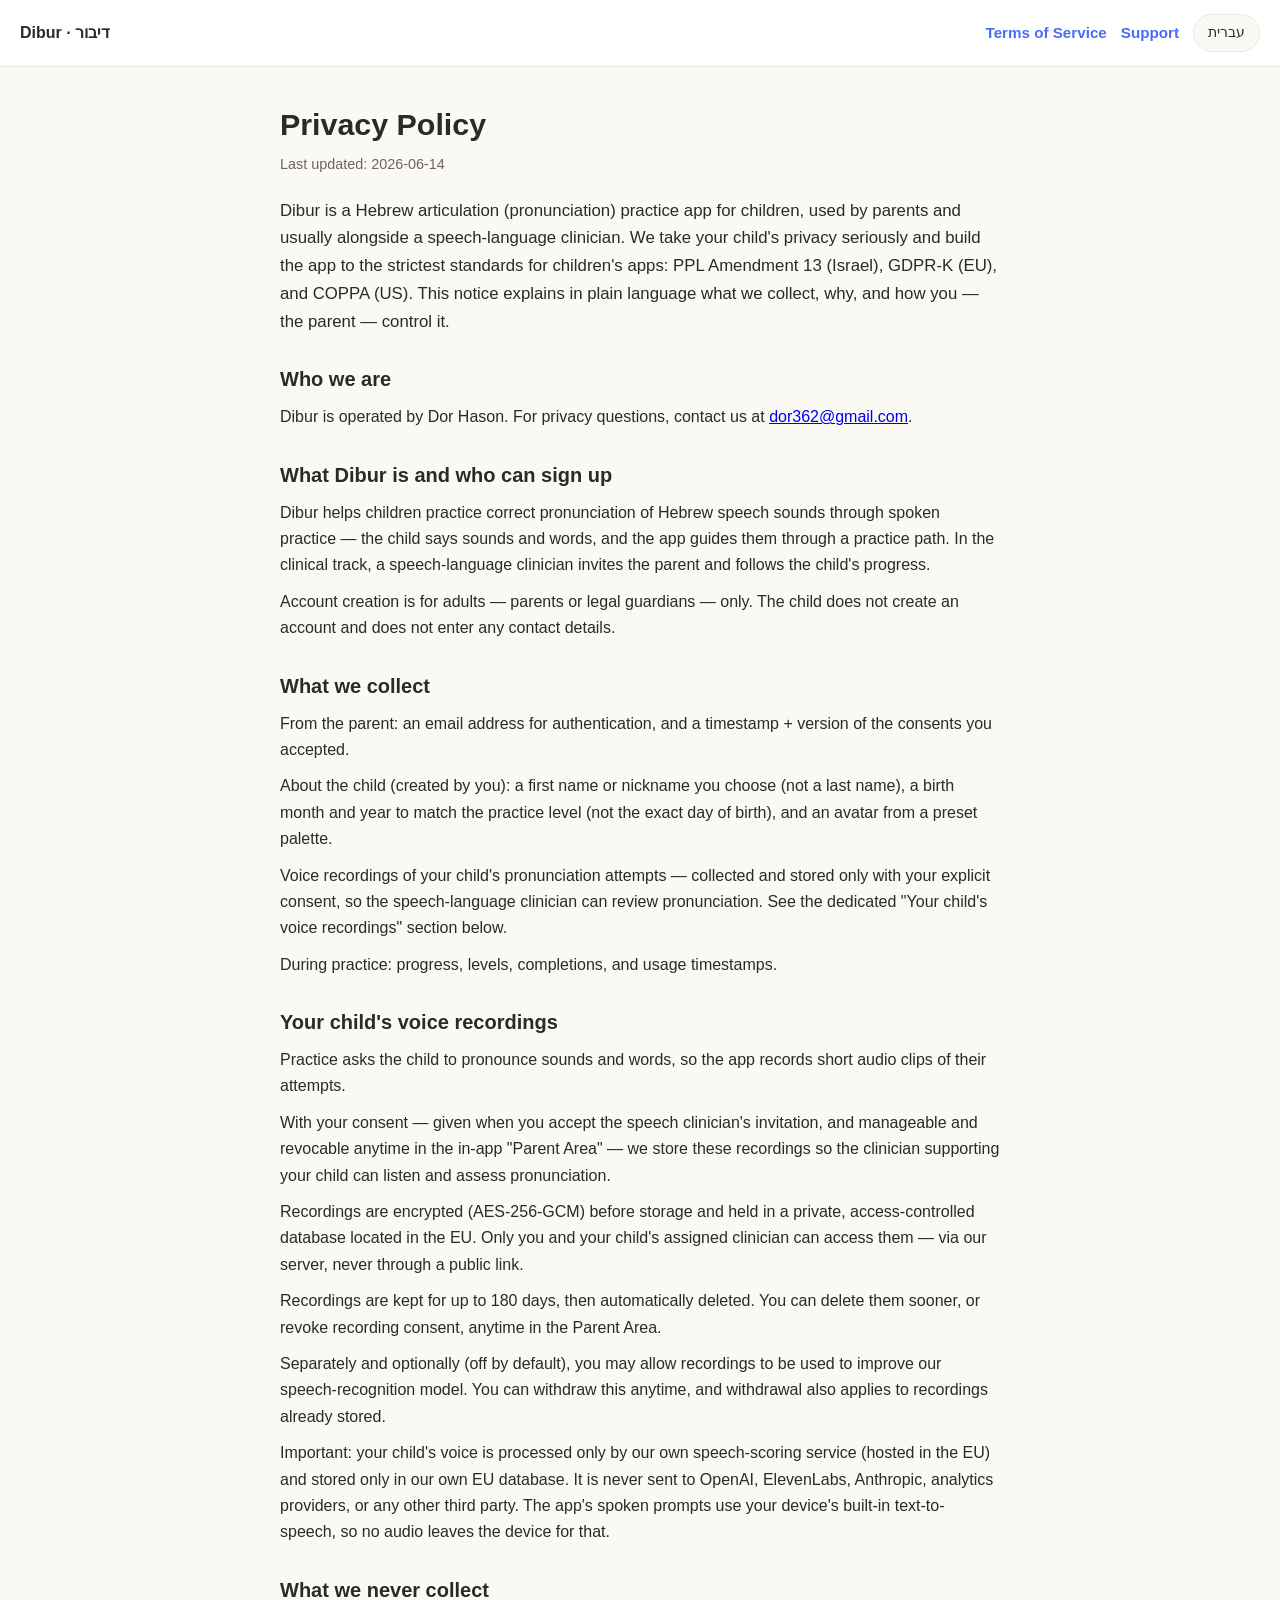
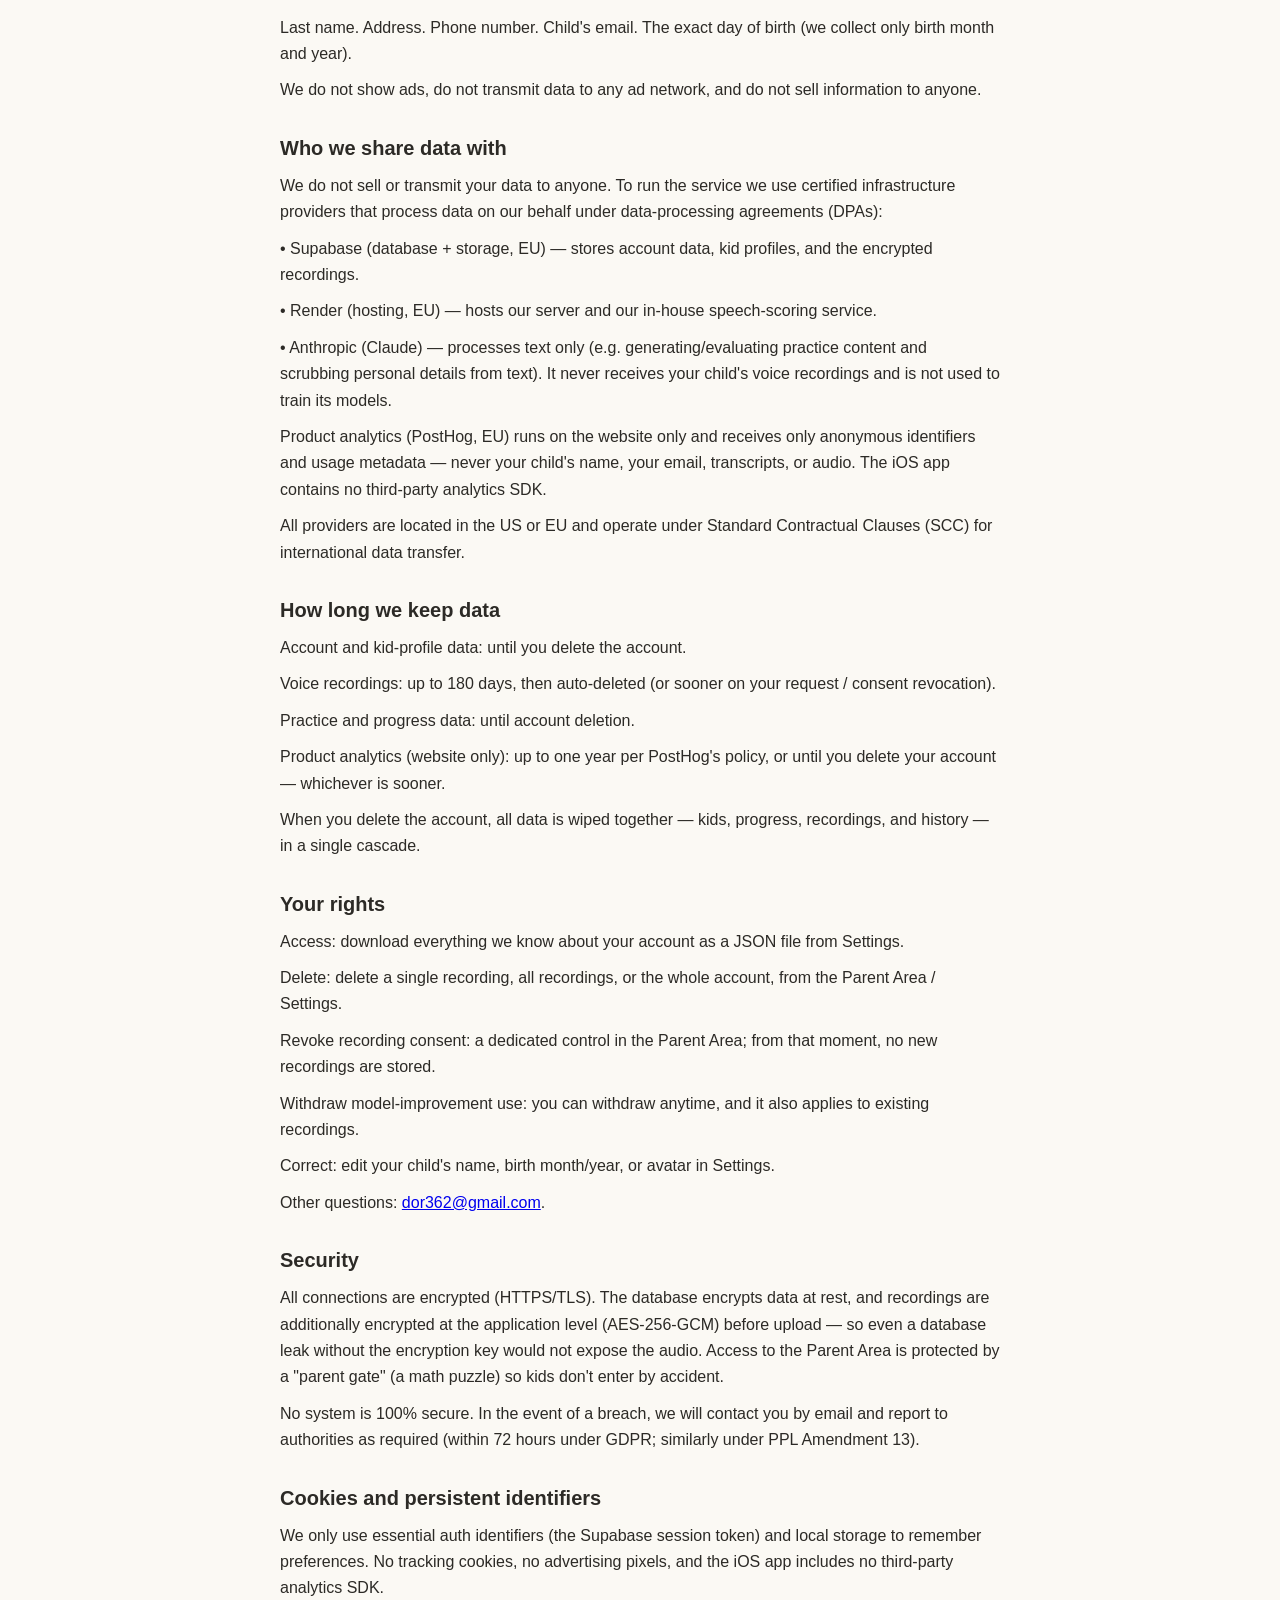
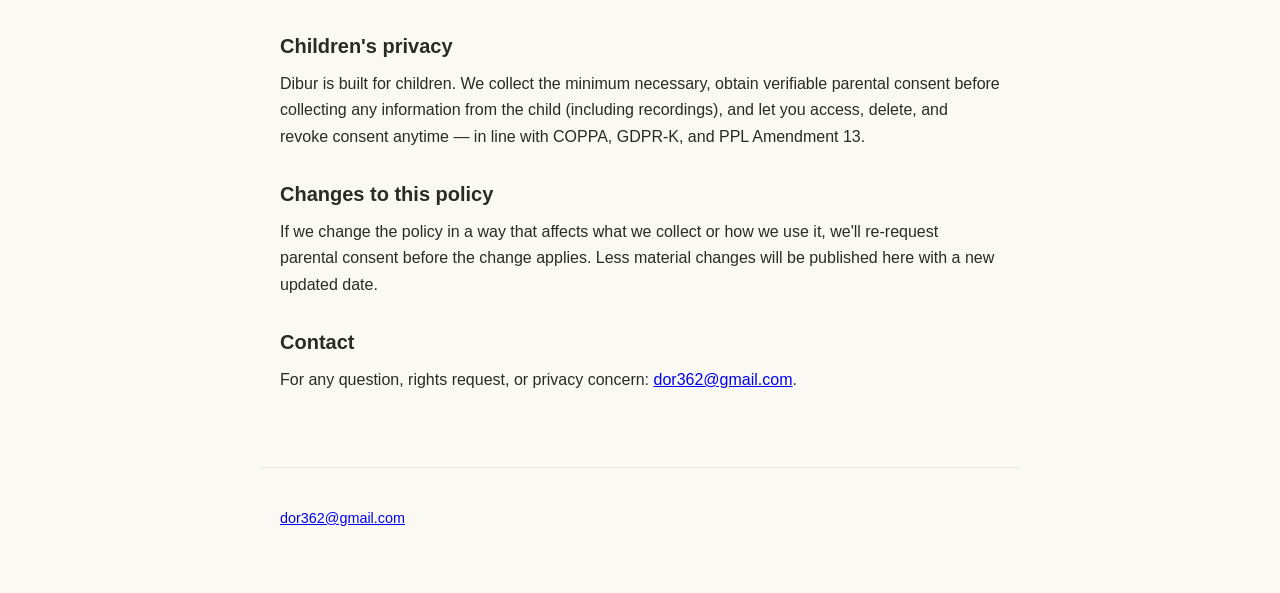
==== privacy.html @ 9f4fe7ba "Update Privacy Policy" ====
<!doctype html>
<html lang="he">
<head>
  <meta charset="utf-8" />
  <meta name="viewport" content="width=device-width, initial-scale=1" />
  <meta name="robots" content="index,follow" />
  <title>מדיניות פרטיות · Dibur</title>
  <link rel="stylesheet" href="styles.css" />
</head>
<body>
  <header class="bar">
    <a class="brand" href="index.html">Dibur · דיבור</a>
    <div class="controls">
      <a class="navlink" href="terms.html"><span data-t="he">תנאי שימוש</span><span data-t="en" hidden>Terms of Service</span></a>
      <a class="navlink" href="support.html"><span data-t="he">תמיכה</span><span data-t="en" hidden>Support</span></a>
      <button id="lang" class="toggle" type="button">English</button>
    </div>
  </header>
  <main>
    <article class="doc" data-lang="he" dir="rtl" lang="he">
      <h1>מדיניות פרטיות</h1>
      <p class="updated">עודכן לאחרונה: 2026-06-14</p>
      <p class="intro">דיבור היא אפליקציה לתרגול היגוי (הגייה נכונה) לילדים בעברית, בשימוש הורי ולרוב בליווי קלינאי/ת תקשורת. אנחנו מתייחסים לפרטיות הילד שלכם ברצינות רבה ובונים את האפליקציה לפי הסטנדרטים הקפדניים ביותר לאפליקציות לילדים: PPL תיקון 13 (ישראל), GDPR-K (האיחוד האירופי), ו-COPPA (ארה״ב). המסמך הזה מסביר בשפה פשוטה איזה מידע אנחנו אוספים, למה, וכיצד אתם — ההורים — שולטים בו.</p>
      <section>
        <h2>מי אנחנו</h2>
        <p>דיבור מופעלת על-ידי דור חזון, יזם פרטי. ניתן ליצור איתנו קשר בנושאי פרטיות בכתובת <a href="mailto:dor362@gmail.com">dor362@gmail.com</a>.</p>
      </section>
      <section>
        <h2>מה זה דיבור ומי יכול להירשם</h2>
        <p>דיבור עוזרת לילדים לתרגל הגייה נכונה של צלילי השפה העברית באמצעות תרגול קולי — הילד מבטא צלילים ומילים, והאפליקציה מלווה אותו במסלול תרגול. במסלול הקליני, קלינאי/ת תקשורת מזמין/ה את ההורה ומלווה את ההתקדמות.</p>
        <p>הרשמה לאפליקציה מיועדת לבגירים בלבד — הורים או אפוטרופוסים שיוצרים פרופיל עבור הילד. הילד עצמו אינו יוצר חשבון ואינו מזין פרטי התקשרות.</p>
      </section>
      <section>
        <h2>איזה מידע אנחנו אוספים</h2>
        <p>מההורה: כתובת אימייל לצורך אימות, וחותמת זמן + גרסה של ההסכמות שאישרתם.</p>
        <p>על הילד (יוצר על-ידכם): שם פרטי או כינוי שאתם בוחרים (לא שם משפחה), חודש ושנת לידה לצורך התאמת רמת התרגול (לא היום המדויק של הלידה), ובחירת דמות מתוך אסט מוכן.</p>
        <p>הקלטות קוליות של ניסיונות ההגייה של הילד — נאספות ונשמרות רק עם הסכמתכם המפורשת, כדי שקלינאי/ת התקשורת תוכל לבחון את ההגייה. מוסבר בנפרד בסעיף "הקלטות קוליות של הילד" למטה.</p>
        <p>במהלך התרגול: התקדמות, רמות, השלמות ופרקי זמן של שימוש.</p>
      </section>
      <section>
        <h2>הקלטות קוליות של הילד</h2>
        <p>התרגול מבקש מהילד לבטא צלילים ומילים, ולשם כך האפליקציה מקליטה קטעי אודיו קצרים של ההגייה.</p>
        <p>עם הסכמתכם — הניתנת בעת אישור ההזמנה של קלינאי/ת התקשורת, וניתנת לניהול ולביטול בכל עת ב"אזור הורים" שבאפליקציה — אנו שומרים את ההקלטות כדי שקלינאי/ת התקשורת המלווה את הילד תוכל להאזין ולהעריך את ההגייה.</p>
        <p>ההקלטות מוצפנות (AES-256-GCM) לפני שמירה ונשמרות במאגר פרטי ומוגן-גישה הממוקם באיחוד האירופי. רק אתם וקלינאי/ת התקשורת המשויך/ת לילד יכולים לגשת אליהן — דרך השרת שלנו, אף פעם לא דרך קישור ציבורי.</p>
        <p>ההקלטות נשמרות עד 180 יום ואז נמחקות אוטומטית. תוכלו למחוק אותן מוקדם יותר, או לבטל את ההסכמה להקלטה, בכל רגע ב"אזור הורים".</p>
        <p>בנפרד ובאופן אופציונלי (כבוי כברירת מחדל), תוכלו לאשר שימוש בהקלטות לשיפור מנוע זיהוי הדיבור שלנו. אפשר לחזור בכם בכל עת, והביטול חל גם על הקלטות שכבר נשמרו.</p>
        <p>חשוב: קול הילד מעובד אך ורק על-ידי שירות ניקוד הדיבור שלנו (המתארח באיחוד האירופי) ונשמר אך ורק במאגר שלנו באיחוד האירופי. הוא אינו נשלח לעולם ל-OpenAI, ל-ElevenLabs, ל-Anthropic, לספקי אנליטיקה או לכל צד שלישי אחר. ההקראות הקוליות באפליקציה מבוססות על מנוע ההקראה המובנֶה של המכשיר, כך ששום אודיו אינו יוצא מהמכשיר לצורך זה.</p>
      </section>
      <section>
        <h2>מה אנחנו לא אוספים — לעולם</h2>
        <p>שם משפחה. כתובת. מספר טלפון. אימייל של הילד. היום המדויק של תאריך הלידה (אנחנו אוספים רק חודש ושנה).</p>
        <p>אנחנו לא מציגים פרסומות, לא משדרים אף נתון לרשתות פרסום, ולא מוכרים מידע לאף גורם.</p>
      </section>
      <section>
        <h2>עם מי אנחנו חולקים את המידע</h2>
        <p>אנחנו לא מוכרים ולא משדרים את המידע לאף אחד. כדי להפעיל את השירות אנחנו נעזרים בספקי תשתית מוסמכים שמעבדים נתונים בשמנו, תחת הסכמי עיבוד נתונים (DPA):</p>
        <p>• Supabase (בסיס נתונים ואחסון, באיחוד האירופי) — שומר את נתוני החשבון, פרופילי הילדים, ואת ההקלטות המוצפנות.</p>
        <p>• Render (אירוח, באיחוד האירופי) — מארח את השרת שלנו ואת שירות ניקוד הדיבור הפנימי שלנו.</p>
        <p>• Anthropic (Claude) — מעבד טקסט בלבד (למשל יצירה והערכה של תוכן תרגול וסינון פרטים אישיים מטקסט). אינו מקבל את ההקלטות הקוליות של הילד, ואינו משמש לאימון המודלים שלו.</p>
        <p>אנליטיקת מוצר (PostHog, באיחוד האירופי) פועלת באתר האינטרנט בלבד ומקבלת רק מזהים אנונימיים ומטא-דאטה של שימוש — לעולם לא את שם הילד, את האימייל שלכם, תמלילים, או אודיו. אפליקציית ה-iOS אינה כוללת כל ערכת אנליטיקה של צד שלישי.</p>
        <p>כל הספקים ממוקמים בארה״ב או באיחוד האירופי ופועלים תחת SCC (Standard Contractual Clauses) להעברת מידע בינלאומית.</p>
      </section>
      <section>
        <h2>כמה זמן אנחנו שומרים מידע</h2>
        <p>נתוני חשבון ופרופיל ילד: עד שתמחקו את החשבון.</p>
        <p>הקלטות קוליות: עד 180 יום, ואז נמחקות אוטומטית (או מוקדם יותר לפי בקשתכם / ביטול הסכמה).</p>
        <p>נתוני תרגול והתקדמות: עד מחיקת החשבון.</p>
        <p>אנליטיקת מוצר (באתר בלבד): עד שנה אחת לפי מדיניות PostHog, או עד מחיקת החשבון — המוקדם מביניהם.</p>
        <p>בעת מחיקת החשבון, כל הנתונים נמחקים יחד — הילדים, ההתקדמות, ההקלטות וההיסטוריה — בקסקדה אחת.</p>
      </section>
      <section>
        <h2>הזכויות שלכם</h2>
        <p>לעיון: ניתן להוריד את כל מה שאנחנו יודעים על החשבון כקובץ JSON מההגדרות.</p>
        <p>למחיקה: ניתן למחוק הקלטה בודדת, את כל ההקלטות, או את כל החשבון, מ"אזור הורים" / ההגדרות.</p>
        <p>לביטול הסכמה להקלטה: כפתור ייעודי ב"אזור הורים"; מאותו רגע לא נשמרות הקלטות חדשות.</p>
        <p>לביטול השימוש בהקלטות לשיפור המודל: ניתן לחזור בכם בכל עת, והביטול חל גם על הקלטות קיימות.</p>
        <p>לתיקון: עריכת שם הילד, חודש ושנת הלידה, או הדמות — בהגדרות.</p>
        <p>לשאלות נוספות: <a href="mailto:dor362@gmail.com">dor362@gmail.com</a>.</p>
      </section>
      <section>
        <h2>אבטחה</h2>
        <p>אנחנו מצפינים את כל החיבורים (HTTPS/TLS). בסיס הנתונים מצפין נתונים ב-rest, וההקלטות מוצפנות בנוסף ברמת היישום (AES-256-GCM) לפני העלאתן — כך שאפילו דליפת מאגר ללא מפתח ההצפנה לא תחשוף את האודיו. הגישה ל"אזור הורים" מוגנת ב"שער הורים" (חידת מתמטיקה) כדי שילדים לא ייכנסו בטעות.</p>
        <p>אף מערכת אינה מאובטחת ב-100%. במקרה של דליפה, ניצור אתכם קשר במייל ונדווח לרשויות כנדרש (תוך 72 שעות תחת GDPR; באופן דומה תחת PPL תיקון 13).</p>
      </section>
      <section>
        <h2>עוגיות ומזהים מתמשכים</h2>
        <p>אנחנו משתמשים רק במזהי אימות הכרחיים (טוקן הסשן של Supabase) ובאחסון מקומי לזכירת העדפות. אין עוגיות מעקב, אין פיקסלים של פרסום, ואפליקציית ה-iOS אינה כוללת ערכת אנליטיקה של צד שלישי.</p>
      </section>
      <section>
        <h2>פרטיות ילדים</h2>
        <p>דיבור נבנתה לילדים. אנחנו אוספים את המינימום ההכרחי, מבקשים הסכמת הורה מאומתת לפני איסוף מידע מהילד (כולל הקלטות), ומאפשרים לכם לעיין, למחוק ולבטל הסכמה בכל עת — בהתאם ל-COPPA, GDPR-K ו-PPL תיקון 13.</p>
      </section>
      <section>
        <h2>שינויים במדיניות</h2>
        <p>אם נשנה את המדיניות בצורה שמשפיעה על איזה מידע אנחנו אוספים או איך אנחנו משתמשים בו — נבקש מההורים הסכמה מחודשת לפני שהשינוי יחול. שינויים פחות מהותיים יפורסמו כאן עם תאריך עדכון חדש.</p>
      </section>
      <section>
        <h2>יצירת קשר</h2>
        <p>לכל שאלה, בקשה למימוש זכויות, או חשש בנושא פרטיות: <a href="mailto:dor362@gmail.com">dor362@gmail.com</a>.</p>
      </section>
    </article>
    <article class="doc" data-lang="en" dir="ltr" lang="en">
      <h1>Privacy Policy</h1>
      <p class="updated">Last updated: 2026-06-14</p>
      <p class="intro">Dibur is a Hebrew articulation (pronunciation) practice app for children, used by parents and usually alongside a speech-language clinician. We take your child's privacy seriously and build the app to the strictest standards for children's apps: PPL Amendment 13 (Israel), GDPR-K (EU), and COPPA (US). This notice explains in plain language what we collect, why, and how you — the parent — control it.</p>
      <section>
        <h2>Who we are</h2>
        <p>Dibur is operated by Dor Hason. For privacy questions, contact us at <a href="mailto:dor362@gmail.com">dor362@gmail.com</a>.</p>
      </section>
      <section>
        <h2>What Dibur is and who can sign up</h2>
        <p>Dibur helps children practice correct pronunciation of Hebrew speech sounds through spoken practice — the child says sounds and words, and the app guides them through a practice path. In the clinical track, a speech-language clinician invites the parent and follows the child's progress.</p>
        <p>Account creation is for adults — parents or legal guardians — only. The child does not create an account and does not enter any contact details.</p>
      </section>
      <section>
        <h2>What we collect</h2>
        <p>From the parent: an email address for authentication, and a timestamp + version of the consents you accepted.</p>
        <p>About the child (created by you): a first name or nickname you choose (not a last name), a birth month and year to match the practice level (not the exact day of birth), and an avatar from a preset palette.</p>
        <p>Voice recordings of your child's pronunciation attempts — collected and stored only with your explicit consent, so the speech-language clinician can review pronunciation. See the dedicated "Your child's voice recordings" section below.</p>
        <p>During practice: progress, levels, completions, and usage timestamps.</p>
      </section>
      <section>
        <h2>Your child's voice recordings</h2>
        <p>Practice asks the child to pronounce sounds and words, so the app records short audio clips of their attempts.</p>
        <p>With your consent — given when you accept the speech clinician's invitation, and manageable and revocable anytime in the in-app "Parent Area" — we store these recordings so the clinician supporting your child can listen and assess pronunciation.</p>
        <p>Recordings are encrypted (AES-256-GCM) before storage and held in a private, access-controlled database located in the EU. Only you and your child's assigned clinician can access them — via our server, never through a public link.</p>
        <p>Recordings are kept for up to 180 days, then automatically deleted. You can delete them sooner, or revoke recording consent, anytime in the Parent Area.</p>
        <p>Separately and optionally (off by default), you may allow recordings to be used to improve our speech-recognition model. You can withdraw this anytime, and withdrawal also applies to recordings already stored.</p>
        <p>Important: your child's voice is processed only by our own speech-scoring service (hosted in the EU) and stored only in our own EU database. It is never sent to OpenAI, ElevenLabs, Anthropic, analytics providers, or any other third party. The app's spoken prompts use your device's built-in text-to-speech, so no audio leaves the device for that.</p>
      </section>
      <section>
        <h2>What we never collect</h2>
        <p>Last name. Address. Phone number. Child's email. The exact day of birth (we collect only birth month and year).</p>
        <p>We do not show ads, do not transmit data to any ad network, and do not sell information to anyone.</p>
      </section>
      <section>
        <h2>Who we share data with</h2>
        <p>We do not sell or transmit your data to anyone. To run the service we use certified infrastructure providers that process data on our behalf under data-processing agreements (DPAs):</p>
        <p>• Supabase (database + storage, EU) — stores account data, kid profiles, and the encrypted recordings.</p>
        <p>• Render (hosting, EU) — hosts our server and our in-house speech-scoring service.</p>
        <p>• Anthropic (Claude) — processes text only (e.g. generating/evaluating practice content and scrubbing personal details from text). It never receives your child's voice recordings and is not used to train its models.</p>
        <p>Product analytics (PostHog, EU) runs on the website only and receives only anonymous identifiers and usage metadata — never your child's name, your email, transcripts, or audio. The iOS app contains no third-party analytics SDK.</p>
        <p>All providers are located in the US or EU and operate under Standard Contractual Clauses (SCC) for international data transfer.</p>
      </section>
      <section>
        <h2>How long we keep data</h2>
        <p>Account and kid-profile data: until you delete the account.</p>
        <p>Voice recordings: up to 180 days, then auto-deleted (or sooner on your request / consent revocation).</p>
        <p>Practice and progress data: until account deletion.</p>
        <p>Product analytics (website only): up to one year per PostHog's policy, or until you delete your account — whichever is sooner.</p>
        <p>When you delete the account, all data is wiped together — kids, progress, recordings, and history — in a single cascade.</p>
      </section>
      <section>
        <h2>Your rights</h2>
        <p>Access: download everything we know about your account as a JSON file from Settings.</p>
        <p>Delete: delete a single recording, all recordings, or the whole account, from the Parent Area / Settings.</p>
        <p>Revoke recording consent: a dedicated control in the Parent Area; from that moment, no new recordings are stored.</p>
        <p>Withdraw model-improvement use: you can withdraw anytime, and it also applies to existing recordings.</p>
        <p>Correct: edit your child's name, birth month/year, or avatar in Settings.</p>
        <p>Other questions: <a href="mailto:dor362@gmail.com">dor362@gmail.com</a>.</p>
      </section>
      <section>
        <h2>Security</h2>
        <p>All connections are encrypted (HTTPS/TLS). The database encrypts data at rest, and recordings are additionally encrypted at the application level (AES-256-GCM) before upload — so even a database leak without the encryption key would not expose the audio. Access to the Parent Area is protected by a "parent gate" (a math puzzle) so kids don't enter by accident.</p>
        <p>No system is 100% secure. In the event of a breach, we will contact you by email and report to authorities as required (within 72 hours under GDPR; similarly under PPL Amendment 13).</p>
      </section>
      <section>
        <h2>Cookies and persistent identifiers</h2>
        <p>We only use essential auth identifiers (the Supabase session token) and local storage to remember preferences. No tracking cookies, no advertising pixels, and the iOS app includes no third-party analytics SDK.</p>
      </section>
      <section>
        <h2>Children's privacy</h2>
        <p>Dibur is built for children. We collect the minimum necessary, obtain verifiable parental consent before collecting any information from the child (including recordings), and let you access, delete, and revoke consent anytime — in line with COPPA, GDPR-K, and PPL Amendment 13.</p>
      </section>
      <section>
        <h2>Changes to this policy</h2>
        <p>If we change the policy in a way that affects what we collect or how we use it, we'll re-request parental consent before the change applies. Less material changes will be published here with a new updated date.</p>
      </section>
      <section>
        <h2>Contact</h2>
        <p>For any question, rights request, or privacy concern: <a href="mailto:dor362@gmail.com">dor362@gmail.com</a>.</p>
      </section>
    </article>
  </main>
  <footer>
    <p><a href="mailto:dor362@gmail.com">dor362@gmail.com</a></p>
  </footer>
  <script>
    (function () {
      var btn = document.getElementById('lang');
      function apply(lang) {
        document.documentElement.lang = lang;
        document.querySelectorAll('.doc').forEach(function (d) {
          d.hidden = d.getAttribute('data-lang') !== lang;
        });
        document.querySelectorAll('[data-t]').forEach(function (e) {
          e.hidden = e.getAttribute('data-t') !== lang;
        });
        btn.textContent = lang === 'he' ? 'English' : 'עברית';
        try { localStorage.setItem('dibur-legal-lang', lang); } catch (e) {}
      }
      var saved;
      try { saved = localStorage.getItem('dibur-legal-lang'); } catch (e) {}
      var initial = saved || ((navigator.language || 'he').slice(0, 2) === 'he' ? 'he' : 'en');
      apply(initial);
      btn.addEventListener('click', function () {
        apply(document.documentElement.lang === 'he' ? 'en' : 'he');
      });
    })();
  </script>
</body>
</html>
---- styles.css ----
:root {
  --bg: #fbf9f4;
  --card: #ffffff;
  --ink: #2c2a26;
  --muted: #6b6760;
  --accent: #4a6cf7;
  --line: #ece8df;
  --radius: 14px;
}
* { box-sizing: border-box; }
html, body { margin: 0; }
body {
  background: var(--bg);
  color: var(--ink);
  font-family: -apple-system, BlinkMacSystemFont, "Segoe UI", Roboto, "Helvetica Neue", Arial, "Noto Sans Hebrew", sans-serif;
  line-height: 1.65;
  -webkit-font-smoothing: antialiased;
}
.bar {
  display: flex;
  align-items: center;
  justify-content: space-between;
  gap: 12px;
  padding: 14px 20px;
  background: var(--card);
  border-bottom: 1px solid var(--line);
  position: sticky;
  top: 0;
  z-index: 10;
}
.brand { font-weight: 700; color: var(--ink); text-decoration: none; }
.controls { display: flex; align-items: center; gap: 14px; }
.navlink { color: var(--accent); text-decoration: none; font-weight: 600; font-size: 0.95rem; }
.navlink:hover { text-decoration: underline; }
.toggle {
  border: 1px solid var(--line);
  background: var(--bg);
  color: var(--ink);
  border-radius: 999px;
  padding: 6px 14px;
  font: inherit;
  font-size: 0.9rem;
  cursor: pointer;
}
.toggle:hover { border-color: var(--accent); color: var(--accent); }
main {
  max-width: 760px;
  margin: 0 auto;
  padding: 32px 20px 64px;
}
.doc h1 { font-size: 1.9rem; margin: 0 0 4px; }
.updated { color: var(--muted); font-size: 0.9rem; margin: 0 0 20px; }
.intro { font-size: 1.05rem; }
section { margin-top: 28px; }
section h2 { font-size: 1.25rem; margin: 0 0 8px; }
section p { margin: 0 0 10px; }
.doc[dir="rtl"] { text-align: right; }
.doc[dir="ltr"] { text-align: left; }
.index h1 { font-size: 1.8rem; }
.links { list-style: none; padding: 0; margin: 24px 0 0; }
.links li { margin: 0 0 14px; }
.links a {
  display: block;
  background: var(--card);
  border: 1px solid var(--line);
  border-radius: var(--radius);
  padding: 18px 20px;
  color: var(--ink);
  text-decoration: none;
  font-weight: 600;
}
.links a:hover { border-color: var(--accent); color: var(--accent); }
footer {
  max-width: 760px;
  margin: 0 auto;
  padding: 24px 20px 48px;
  color: var(--muted);
  font-size: 0.9rem;
  border-top: 1px solid var(--line);
}
@media (max-width: 480px) {
  .bar { padding: 12px 14px; }
  main { padding: 24px 16px 48px; }
  .doc h1 { font-size: 1.6rem; }
}
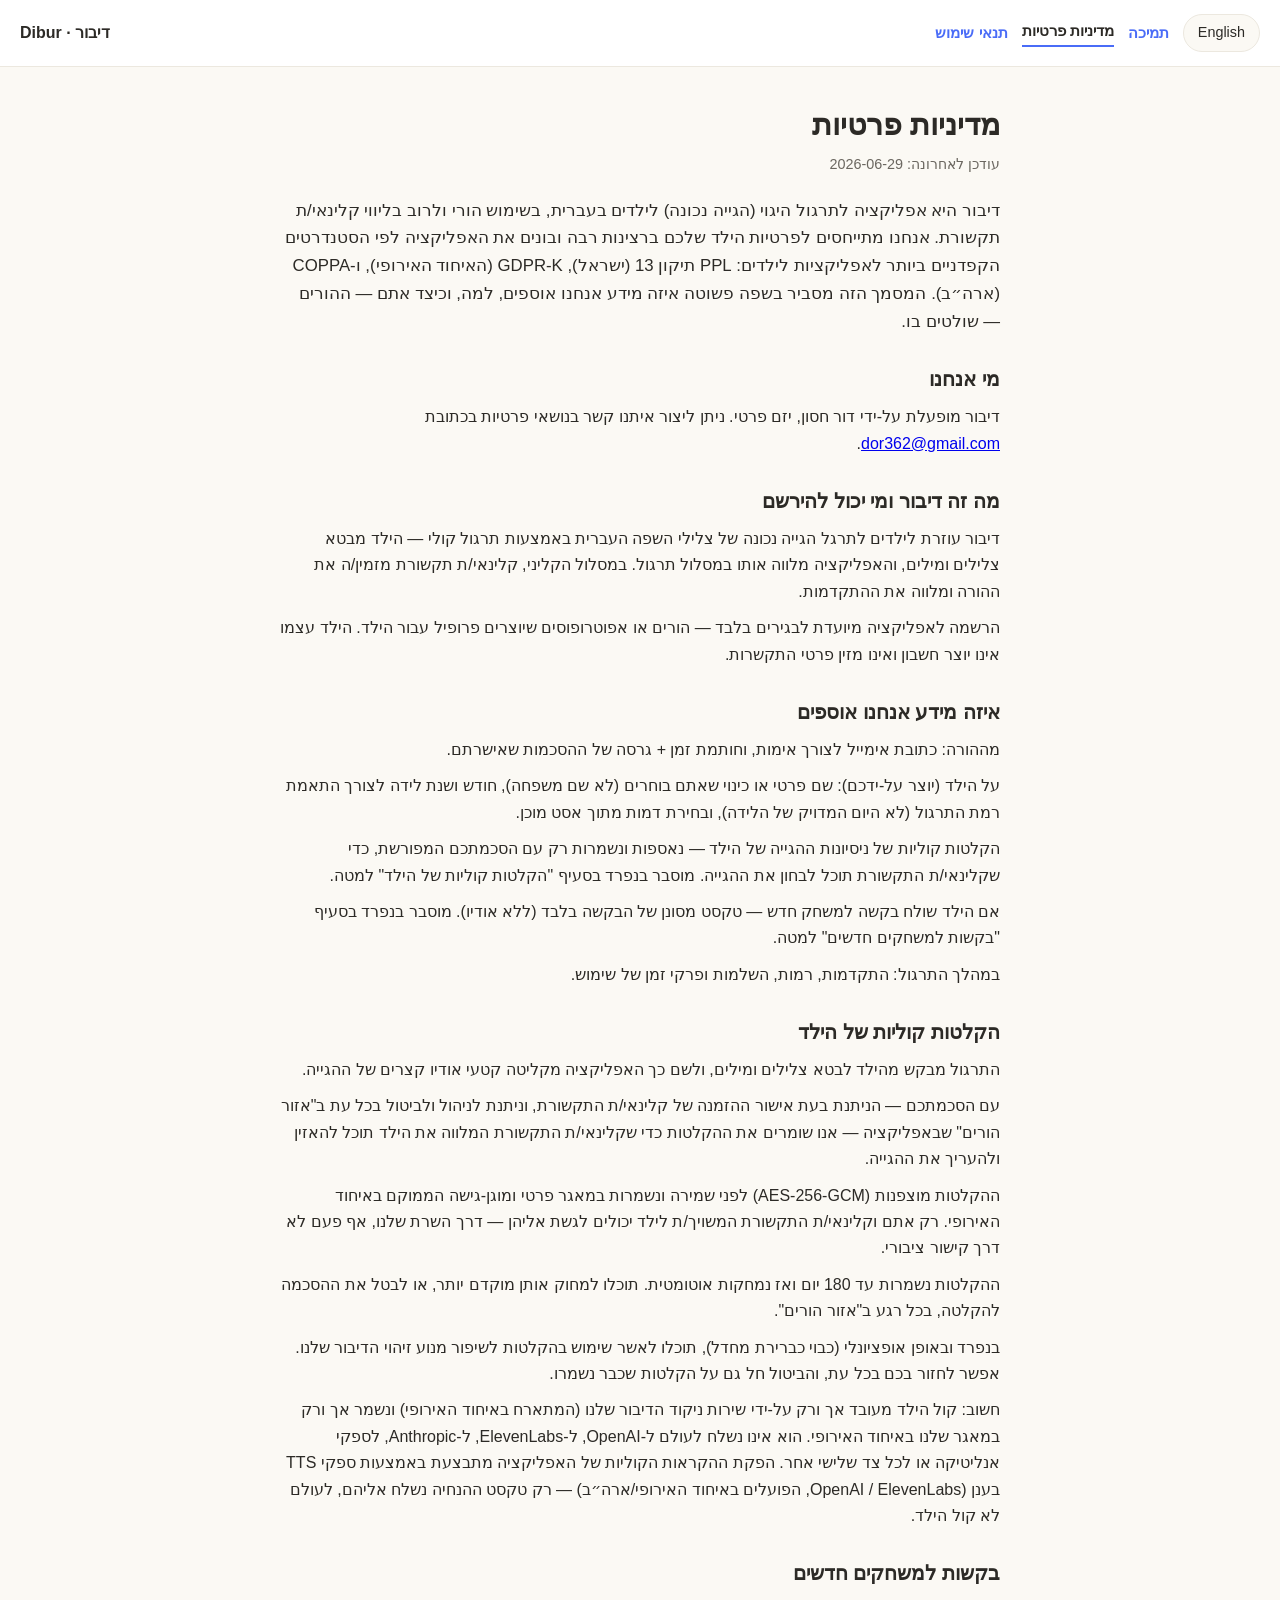
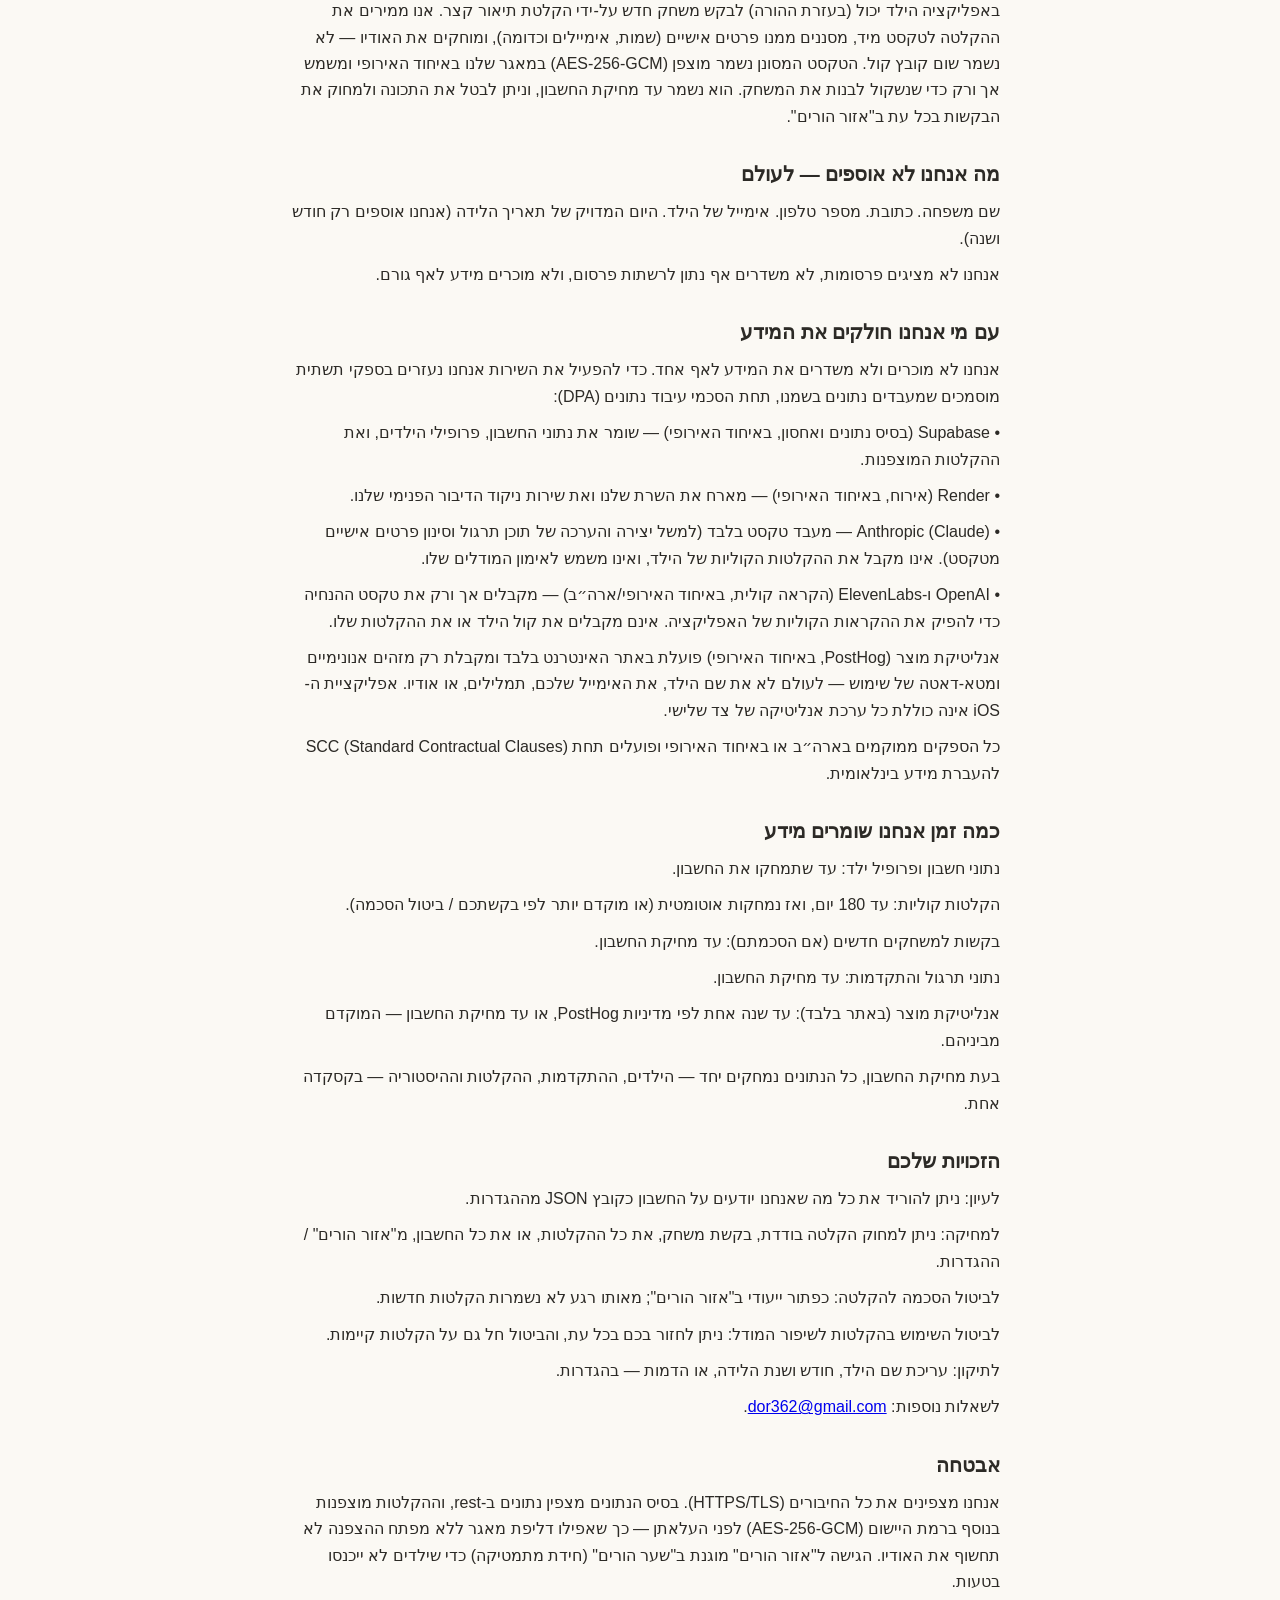
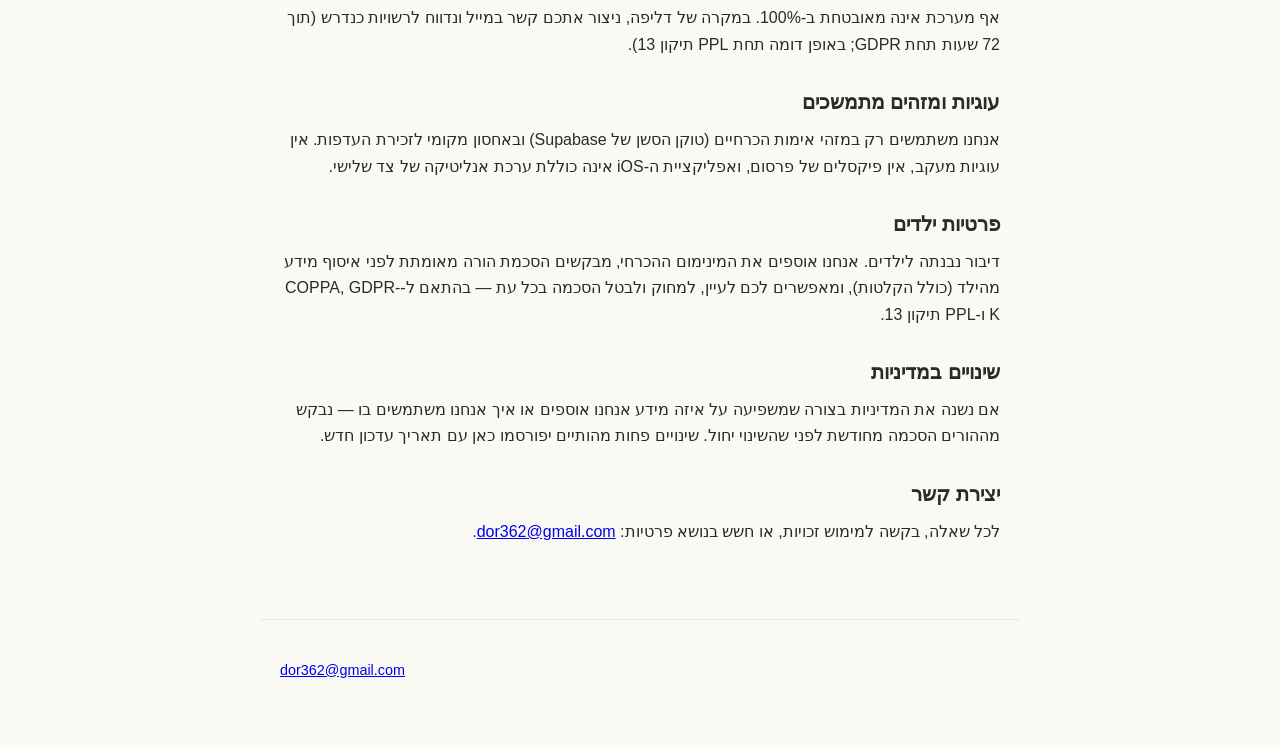
==== commit f9c42ea1: "Revise legal pages: new-game requests, nav, Hebrew default - Add "New-game requests" section (privac" ====
--- a/privacy.html
+++ b/privacy.html
@@ -12,6 +12,7 @@
     <a class="brand" href="index.html">Dibur · דיבור</a>
     <div class="controls">
       <a class="navlink" href="terms.html"><span data-t="he">תנאי שימוש</span><span data-t="en" hidden>Terms of Service</span></a>
+      <a class="navlink active" href="privacy.html" aria-current="page"><span data-t="he">מדיניות פרטיות</span><span data-t="en" hidden>Privacy Policy</span></a>
       <a class="navlink" href="support.html"><span data-t="he">תמיכה</span><span data-t="en" hidden>Support</span></a>
       <button id="lang" class="toggle" type="button">English</button>
     </div>
@@ -19,11 +20,11 @@
   <main>
     <article class="doc" data-lang="he" dir="rtl" lang="he">
       <h1>מדיניות פרטיות</h1>
-      <p class="updated">עודכן לאחרונה: 2026-06-14</p>
+      <p class="updated">עודכן לאחרונה: 2026-06-29</p>
       <p class="intro">דיבור היא אפליקציה לתרגול היגוי (הגייה נכונה) לילדים בעברית, בשימוש הורי ולרוב בליווי קלינאי/ת תקשורת. אנחנו מתייחסים לפרטיות הילד שלכם ברצינות רבה ובונים את האפליקציה לפי הסטנדרטים הקפדניים ביותר לאפליקציות לילדים: PPL תיקון 13 (ישראל), GDPR-K (האיחוד האירופי), ו-COPPA (ארה״ב). המסמך הזה מסביר בשפה פשוטה איזה מידע אנחנו אוספים, למה, וכיצד אתם — ההורים — שולטים בו.</p>
       <section>
         <h2>מי אנחנו</h2>
-        <p>דיבור מופעלת על-ידי דור חזון, יזם פרטי. ניתן ליצור איתנו קשר בנושאי פרטיות בכתובת <a href="mailto:dor362@gmail.com">dor362@gmail.com</a>.</p>
+        <p>דיבור מופעלת על-ידי דור חסון, יזם פרטי. ניתן ליצור איתנו קשר בנושאי פרטיות בכתובת <a href="mailto:dor362@gmail.com">dor362@gmail.com</a>.</p>
       </section>
       <section>
         <h2>מה זה דיבור ומי יכול להירשם</h2>
@@ -35,6 +36,7 @@
         <p>מההורה: כתובת אימייל לצורך אימות, וחותמת זמן + גרסה של ההסכמות שאישרתם.</p>
         <p>על הילד (יוצר על-ידכם): שם פרטי או כינוי שאתם בוחרים (לא שם משפחה), חודש ושנת לידה לצורך התאמת רמת התרגול (לא היום המדויק של הלידה), ובחירת דמות מתוך אסט מוכן.</p>
         <p>הקלטות קוליות של ניסיונות ההגייה של הילד — נאספות ונשמרות רק עם הסכמתכם המפורשת, כדי שקלינאי/ת התקשורת תוכל לבחון את ההגייה. מוסבר בנפרד בסעיף "הקלטות קוליות של הילד" למטה.</p>
+        <p>אם הילד שולח בקשה למשחק חדש — טקסט מסונן של הבקשה בלבד (ללא אודיו). מוסבר בנפרד בסעיף "בקשות למשחקים חדשים" למטה.</p>
         <p>במהלך התרגול: התקדמות, רמות, השלמות ופרקי זמן של שימוש.</p>
       </section>
       <section>
@@ -44,7 +46,11 @@
         <p>ההקלטות מוצפנות (AES-256-GCM) לפני שמירה ונשמרות במאגר פרטי ומוגן-גישה הממוקם באיחוד האירופי. רק אתם וקלינאי/ת התקשורת המשויך/ת לילד יכולים לגשת אליהן — דרך השרת שלנו, אף פעם לא דרך קישור ציבורי.</p>
         <p>ההקלטות נשמרות עד 180 יום ואז נמחקות אוטומטית. תוכלו למחוק אותן מוקדם יותר, או לבטל את ההסכמה להקלטה, בכל רגע ב"אזור הורים".</p>
         <p>בנפרד ובאופן אופציונלי (כבוי כברירת מחדל), תוכלו לאשר שימוש בהקלטות לשיפור מנוע זיהוי הדיבור שלנו. אפשר לחזור בכם בכל עת, והביטול חל גם על הקלטות שכבר נשמרו.</p>
-        <p>חשוב: קול הילד מעובד אך ורק על-ידי שירות ניקוד הדיבור שלנו (המתארח באיחוד האירופי) ונשמר אך ורק במאגר שלנו באיחוד האירופי. הוא אינו נשלח לעולם ל-OpenAI, ל-ElevenLabs, ל-Anthropic, לספקי אנליטיקה או לכל צד שלישי אחר. ההקראות הקוליות באפליקציה מבוססות על מנוע ההקראה המובנֶה של המכשיר, כך ששום אודיו אינו יוצא מהמכשיר לצורך זה.</p>
+        <p>חשוב: קול הילד מעובד אך ורק על-ידי שירות ניקוד הדיבור שלנו (המתארח באיחוד האירופי) ונשמר אך ורק במאגר שלנו באיחוד האירופי. הוא אינו נשלח לעולם ל-OpenAI, ל-ElevenLabs, ל-Anthropic, לספקי אנליטיקה או לכל צד שלישי אחר. הפקת ההקראות הקוליות של האפליקציה מתבצעת באמצעות ספקי TTS בענן (OpenAI / ElevenLabs, הפועלים באיחוד האירופי/ארה״ב) — רק טקסט ההנחיה נשלח אליהם, לעולם לא קול הילד.</p>
+      </section>
+      <section>
+        <h2>בקשות למשחקים חדשים</h2>
+        <p>באפליקציה הילד יכול (בעזרת ההורה) לבקש משחק חדש על-ידי הקלטת תיאור קצר. אנו ממירים את ההקלטה לטקסט מיד, מסננים ממנו פרטים אישיים (שמות, אימיילים וכדומה), ומוחקים את האודיו — לא נשמר שום קובץ קול. הטקסט המסונן נשמר מוצפן (AES-256-GCM) במאגר שלנו באיחוד האירופי ומשמש אך ורק כדי שנשקול לבנות את המשחק. הוא נשמר עד מחיקת החשבון, וניתן לבטל את התכונה ולמחוק את הבקשות בכל עת ב"אזור הורים".</p>
       </section>
       <section>
         <h2>מה אנחנו לא אוספים — לעולם</h2>
@@ -57,6 +63,7 @@
         <p>• Supabase (בסיס נתונים ואחסון, באיחוד האירופי) — שומר את נתוני החשבון, פרופילי הילדים, ואת ההקלטות המוצפנות.</p>
         <p>• Render (אירוח, באיחוד האירופי) — מארח את השרת שלנו ואת שירות ניקוד הדיבור הפנימי שלנו.</p>
         <p>• Anthropic (Claude) — מעבד טקסט בלבד (למשל יצירה והערכה של תוכן תרגול וסינון פרטים אישיים מטקסט). אינו מקבל את ההקלטות הקוליות של הילד, ואינו משמש לאימון המודלים שלו.</p>
+        <p>• OpenAI ו-ElevenLabs (הקראה קולית, באיחוד האירופי/ארה״ב) — מקבלים אך ורק את טקסט ההנחיה כדי להפיק את ההקראות הקוליות של האפליקציה. אינם מקבלים את קול הילד או את ההקלטות שלו.</p>
         <p>אנליטיקת מוצר (PostHog, באיחוד האירופי) פועלת באתר האינטרנט בלבד ומקבלת רק מזהים אנונימיים ומטא-דאטה של שימוש — לעולם לא את שם הילד, את האימייל שלכם, תמלילים, או אודיו. אפליקציית ה-iOS אינה כוללת כל ערכת אנליטיקה של צד שלישי.</p>
         <p>כל הספקים ממוקמים בארה״ב או באיחוד האירופי ופועלים תחת SCC (Standard Contractual Clauses) להעברת מידע בינלאומית.</p>
       </section>
@@ -64,6 +71,7 @@
         <h2>כמה זמן אנחנו שומרים מידע</h2>
         <p>נתוני חשבון ופרופיל ילד: עד שתמחקו את החשבון.</p>
         <p>הקלטות קוליות: עד 180 יום, ואז נמחקות אוטומטית (או מוקדם יותר לפי בקשתכם / ביטול הסכמה).</p>
+        <p>בקשות למשחקים חדשים (אם הסכמתם): עד מחיקת החשבון.</p>
         <p>נתוני תרגול והתקדמות: עד מחיקת החשבון.</p>
         <p>אנליטיקת מוצר (באתר בלבד): עד שנה אחת לפי מדיניות PostHog, או עד מחיקת החשבון — המוקדם מביניהם.</p>
         <p>בעת מחיקת החשבון, כל הנתונים נמחקים יחד — הילדים, ההתקדמות, ההקלטות וההיסטוריה — בקסקדה אחת.</p>
@@ -71,7 +79,7 @@
       <section>
         <h2>הזכויות שלכם</h2>
         <p>לעיון: ניתן להוריד את כל מה שאנחנו יודעים על החשבון כקובץ JSON מההגדרות.</p>
-        <p>למחיקה: ניתן למחוק הקלטה בודדת, את כל ההקלטות, או את כל החשבון, מ"אזור הורים" / ההגדרות.</p>
+        <p>למחיקה: ניתן למחוק הקלטה בודדת, בקשת משחק, את כל ההקלטות, או את כל החשבון, מ"אזור הורים" / ההגדרות.</p>
         <p>לביטול הסכמה להקלטה: כפתור ייעודי ב"אזור הורים"; מאותו רגע לא נשמרות הקלטות חדשות.</p>
         <p>לביטול השימוש בהקלטות לשיפור המודל: ניתן לחזור בכם בכל עת, והביטול חל גם על הקלטות קיימות.</p>
         <p>לתיקון: עריכת שם הילד, חודש ושנת הלידה, או הדמות — בהגדרות.</p>
@@ -101,7 +109,7 @@
     </article>
     <article class="doc" data-lang="en" dir="ltr" lang="en">
       <h1>Privacy Policy</h1>
-      <p class="updated">Last updated: 2026-06-14</p>
+      <p class="updated">Last updated: 2026-06-29</p>
       <p class="intro">Dibur is a Hebrew articulation (pronunciation) practice app for children, used by parents and usually alongside a speech-language clinician. We take your child's privacy seriously and build the app to the strictest standards for children's apps: PPL Amendment 13 (Israel), GDPR-K (EU), and COPPA (US). This notice explains in plain language what we collect, why, and how you — the parent — control it.</p>
       <section>
         <h2>Who we are</h2>
@@ -117,6 +125,7 @@
         <p>From the parent: an email address for authentication, and a timestamp + version of the consents you accepted.</p>
         <p>About the child (created by you): a first name or nickname you choose (not a last name), a birth month and year to match the practice level (not the exact day of birth), and an avatar from a preset palette.</p>
         <p>Voice recordings of your child's pronunciation attempts — collected and stored only with your explicit consent, so the speech-language clinician can review pronunciation. See the dedicated "Your child's voice recordings" section below.</p>
+        <p>If the child submits a new-game request — scrubbed text of the request only (no audio). See the dedicated "New-game requests" section below.</p>
         <p>During practice: progress, levels, completions, and usage timestamps.</p>
       </section>
       <section>
@@ -126,7 +135,11 @@
         <p>Recordings are encrypted (AES-256-GCM) before storage and held in a private, access-controlled database located in the EU. Only you and your child's assigned clinician can access them — via our server, never through a public link.</p>
         <p>Recordings are kept for up to 180 days, then automatically deleted. You can delete them sooner, or revoke recording consent, anytime in the Parent Area.</p>
         <p>Separately and optionally (off by default), you may allow recordings to be used to improve our speech-recognition model. You can withdraw this anytime, and withdrawal also applies to recordings already stored.</p>
-        <p>Important: your child's voice is processed only by our own speech-scoring service (hosted in the EU) and stored only in our own EU database. It is never sent to OpenAI, ElevenLabs, Anthropic, analytics providers, or any other third party. The app's spoken prompts use your device's built-in text-to-speech, so no audio leaves the device for that.</p>
+        <p>Important: your child's voice is processed only by our own speech-scoring service (hosted in the EU) and stored only in our own EU database. It is never sent to OpenAI, ElevenLabs, Anthropic, analytics providers, or any other third party. The app's spoken prompts are generated by cloud TTS providers (OpenAI / ElevenLabs, operating in the EU/US) — only the prompt text is sent to them, never the child's voice.</p>
+      </section>
+      <section>
+        <h2>New-game requests</h2>
+        <p>In the app, your child (with your help) can request a new game by recording a short description. We convert the recording to text immediately, scrub personal details from it (names, emails, etc.), and discard the audio — no voice file is kept. The scrubbed text is stored encrypted (AES-256-GCM) in our EU database and used only so we can consider building the game. It is kept until you delete your account, and you can disable the feature and delete the requests anytime in the Parent Area.</p>
       </section>
       <section>
         <h2>What we never collect</h2>
@@ -139,6 +152,7 @@
         <p>• Supabase (database + storage, EU) — stores account data, kid profiles, and the encrypted recordings.</p>
         <p>• Render (hosting, EU) — hosts our server and our in-house speech-scoring service.</p>
         <p>• Anthropic (Claude) — processes text only (e.g. generating/evaluating practice content and scrubbing personal details from text). It never receives your child's voice recordings and is not used to train its models.</p>
+        <p>• OpenAI and ElevenLabs (text-to-speech, EU/US) — receive only the prompt text in order to generate the app's spoken prompts. They never receive your child's voice or recordings.</p>
         <p>Product analytics (PostHog, EU) runs on the website only and receives only anonymous identifiers and usage metadata — never your child's name, your email, transcripts, or audio. The iOS app contains no third-party analytics SDK.</p>
         <p>All providers are located in the US or EU and operate under Standard Contractual Clauses (SCC) for international data transfer.</p>
       </section>
@@ -146,6 +160,7 @@
         <h2>How long we keep data</h2>
         <p>Account and kid-profile data: until you delete the account.</p>
         <p>Voice recordings: up to 180 days, then auto-deleted (or sooner on your request / consent revocation).</p>
+        <p>New-game requests (if you consented): until account deletion.</p>
         <p>Practice and progress data: until account deletion.</p>
         <p>Product analytics (website only): up to one year per PostHog's policy, or until you delete your account — whichever is sooner.</p>
         <p>When you delete the account, all data is wiped together — kids, progress, recordings, and history — in a single cascade.</p>
@@ -153,7 +168,7 @@
       <section>
         <h2>Your rights</h2>
         <p>Access: download everything we know about your account as a JSON file from Settings.</p>
-        <p>Delete: delete a single recording, all recordings, or the whole account, from the Parent Area / Settings.</p>
+        <p>Delete: delete a single recording, a new-game request, all recordings, or the whole account, from the Parent Area / Settings.</p>
         <p>Revoke recording consent: a dedicated control in the Parent Area; from that moment, no new recordings are stored.</p>
         <p>Withdraw model-improvement use: you can withdraw anytime, and it also applies to existing recordings.</p>
         <p>Correct: edit your child's name, birth month/year, or avatar in Settings.</p>
@@ -201,7 +216,7 @@
       }
       var saved;
       try { saved = localStorage.getItem('dibur-legal-lang'); } catch (e) {}
-      var initial = saved || ((navigator.language || 'he').slice(0, 2) === 'he' ? 'he' : 'en');
+      var initial = saved || 'he';
       apply(initial);
       btn.addEventListener('click', function () {
         apply(document.documentElement.lang === 'he' ? 'en' : 'he');
--- a/styles.css
+++ b/styles.css
@@ -32,6 +32,14 @@
 .controls { display: flex; align-items: center; gap: 14px; }
 .navlink { color: var(--accent); text-decoration: none; font-weight: 600; font-size: 0.95rem; }
 .navlink:hover { text-decoration: underline; }
+.navlink.active {
+  color: var(--ink);
+  font-weight: 700;
+  cursor: default;
+  border-bottom: 2px solid var(--accent);
+  padding-bottom: 2px;
+}
+.navlink.active:hover { text-decoration: none; }
 .toggle {
   border: 1px solid var(--line);
   background: var(--bg);
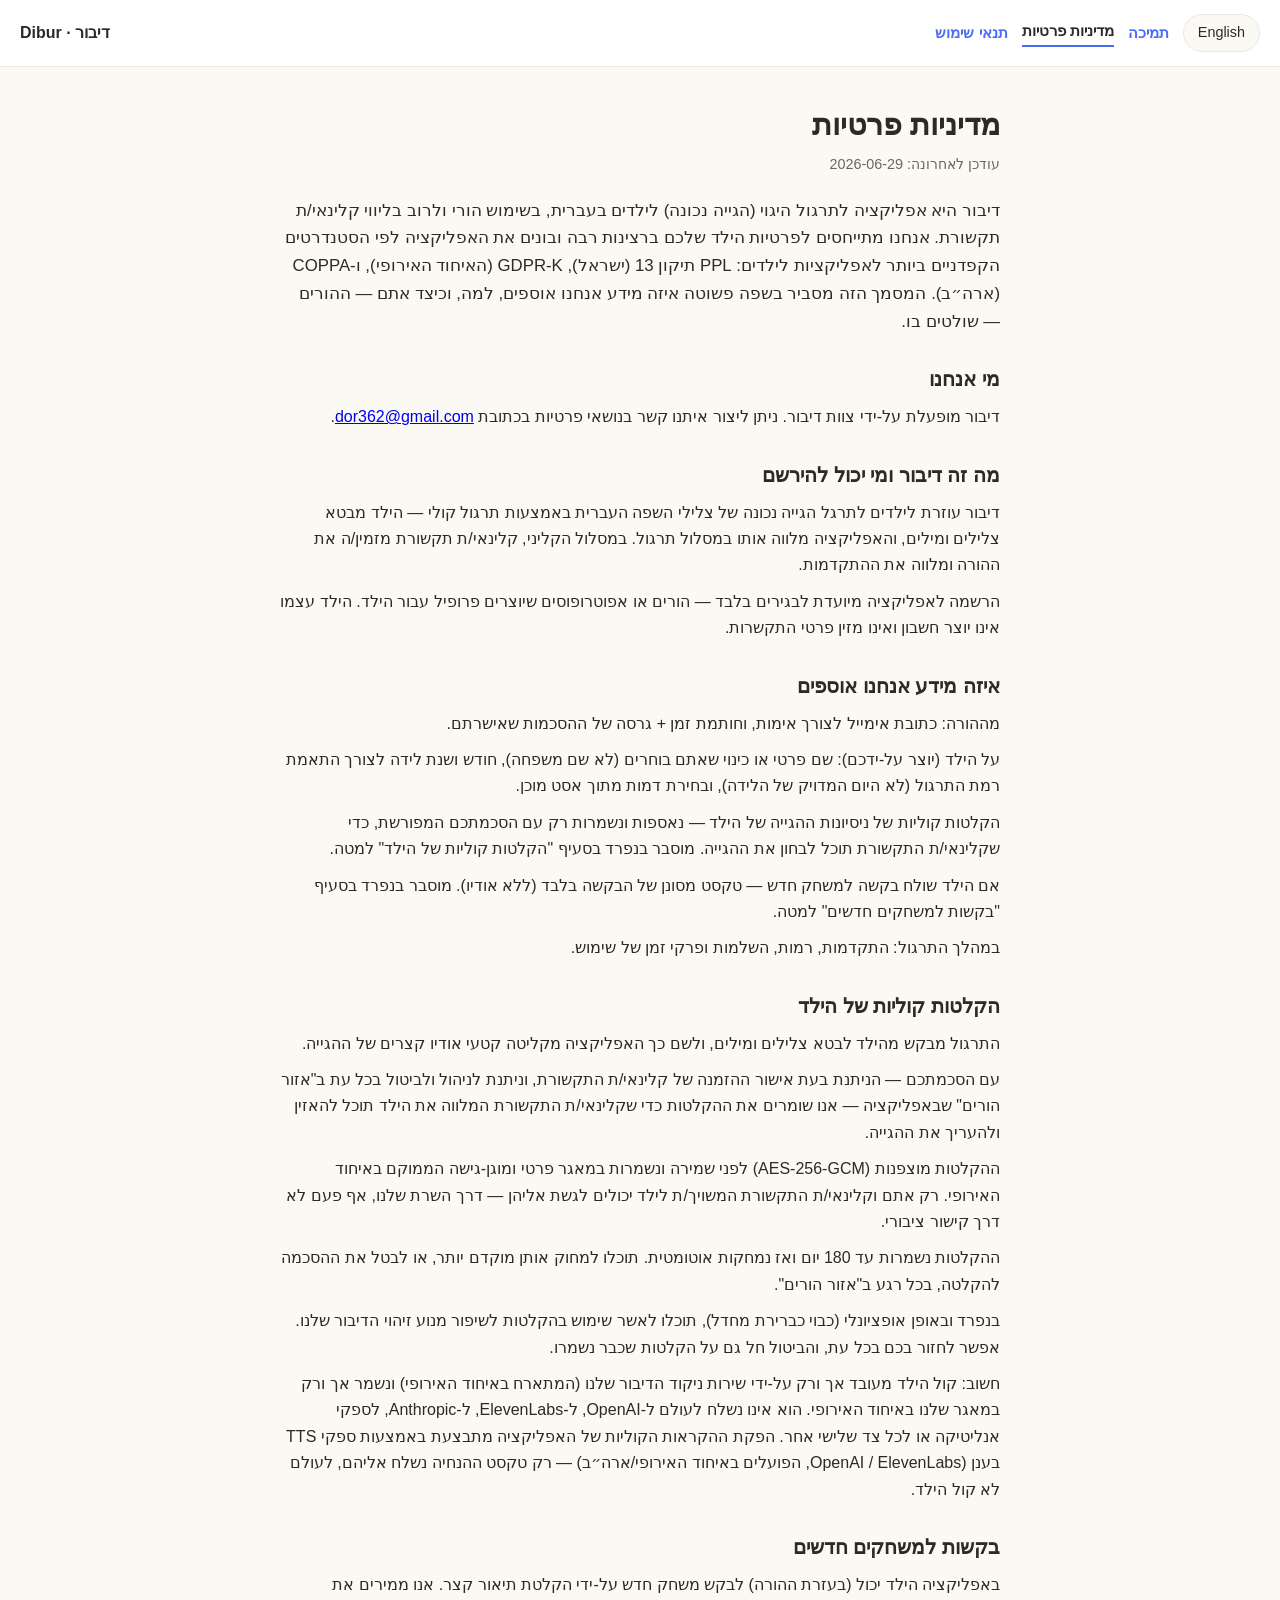
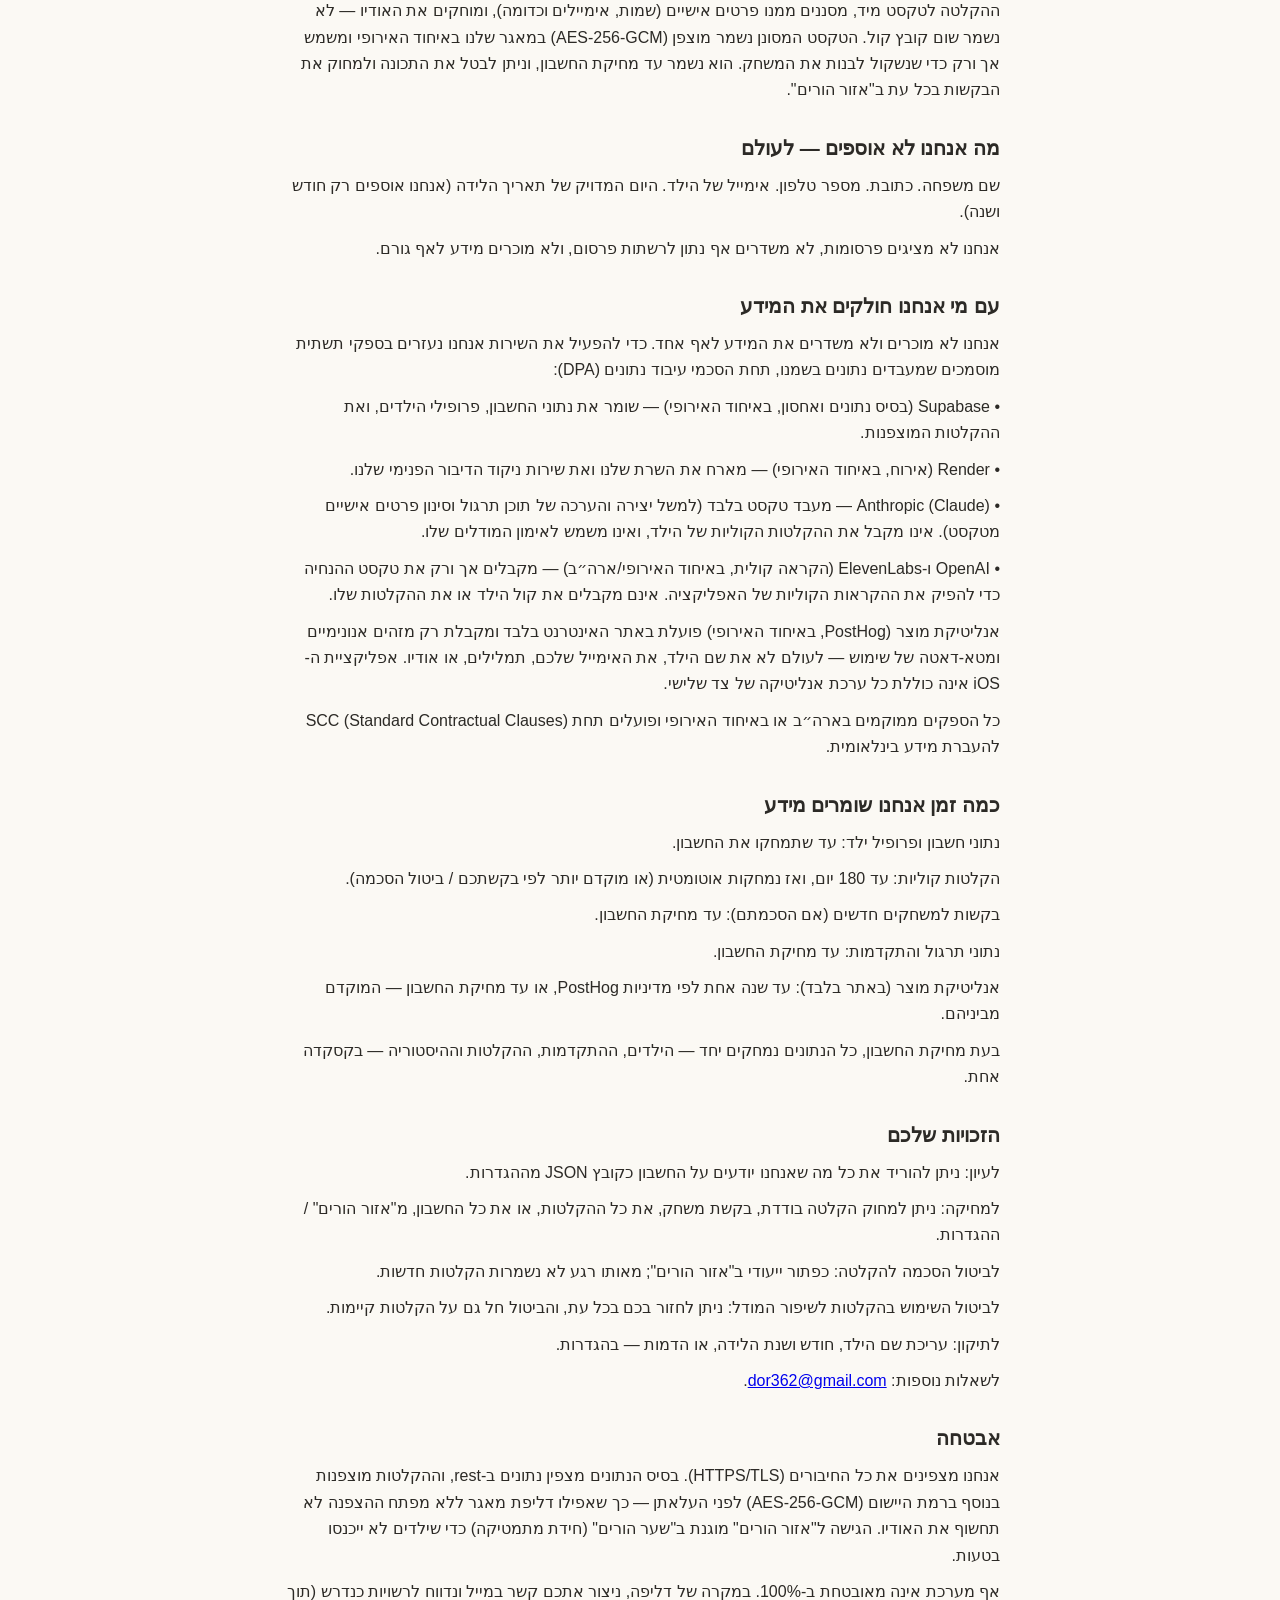
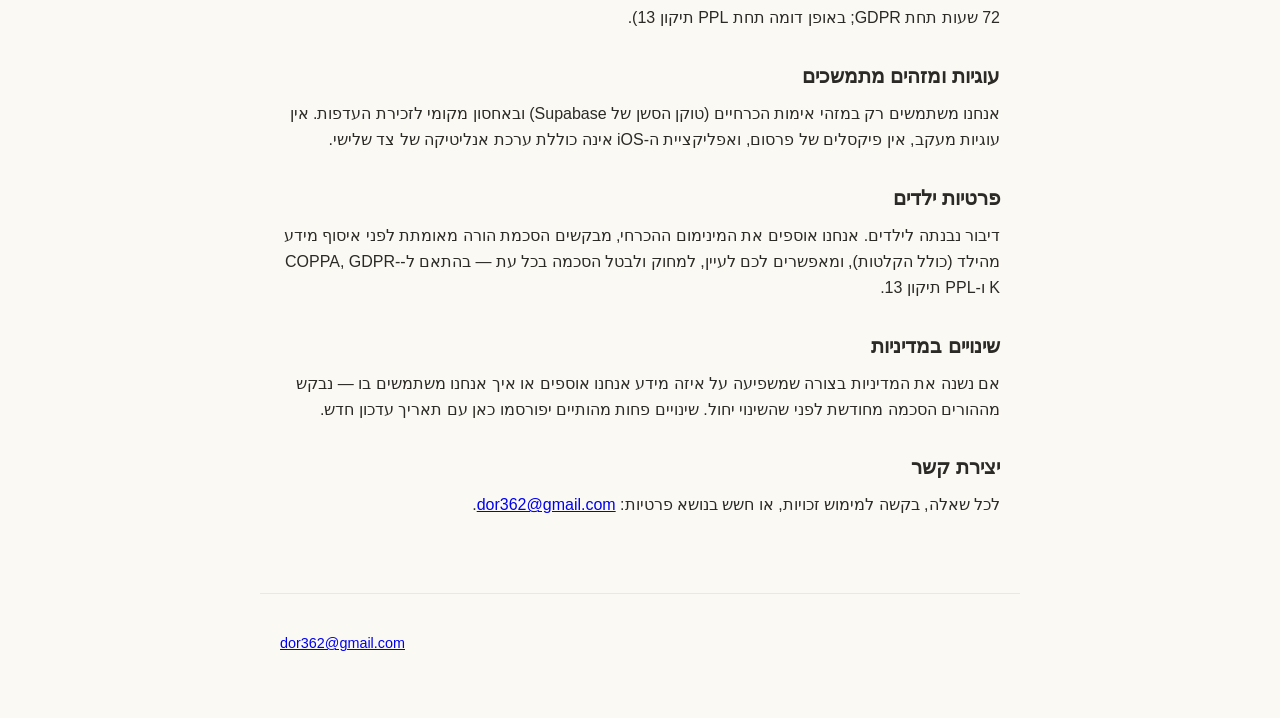
==== commit 8b2ee522: "Remove operator's personal name from public privacy page "Who we are" now reads "the Dibur team" / "" ====
--- a/privacy.html
+++ b/privacy.html
@@ -24,7 +24,7 @@
       <p class="intro">דיבור היא אפליקציה לתרגול היגוי (הגייה נכונה) לילדים בעברית, בשימוש הורי ולרוב בליווי קלינאי/ת תקשורת. אנחנו מתייחסים לפרטיות הילד שלכם ברצינות רבה ובונים את האפליקציה לפי הסטנדרטים הקפדניים ביותר לאפליקציות לילדים: PPL תיקון 13 (ישראל), GDPR-K (האיחוד האירופי), ו-COPPA (ארה״ב). המסמך הזה מסביר בשפה פשוטה איזה מידע אנחנו אוספים, למה, וכיצד אתם — ההורים — שולטים בו.</p>
       <section>
         <h2>מי אנחנו</h2>
-        <p>דיבור מופעלת על-ידי דור חסון, יזם פרטי. ניתן ליצור איתנו קשר בנושאי פרטיות בכתובת <a href="mailto:dor362@gmail.com">dor362@gmail.com</a>.</p>
+        <p>דיבור מופעלת על-ידי צוות דיבור. ניתן ליצור איתנו קשר בנושאי פרטיות בכתובת <a href="mailto:dor362@gmail.com">dor362@gmail.com</a>.</p>
       </section>
       <section>
         <h2>מה זה דיבור ומי יכול להירשם</h2>
@@ -113,7 +113,7 @@
       <p class="intro">Dibur is a Hebrew articulation (pronunciation) practice app for children, used by parents and usually alongside a speech-language clinician. We take your child's privacy seriously and build the app to the strictest standards for children's apps: PPL Amendment 13 (Israel), GDPR-K (EU), and COPPA (US). This notice explains in plain language what we collect, why, and how you — the parent — control it.</p>
       <section>
         <h2>Who we are</h2>
-        <p>Dibur is operated by Dor Hason. For privacy questions, contact us at <a href="mailto:dor362@gmail.com">dor362@gmail.com</a>.</p>
+        <p>Dibur is operated by the Dibur team. For privacy questions, contact us at <a href="mailto:dor362@gmail.com">dor362@gmail.com</a>.</p>
       </section>
       <section>
         <h2>What Dibur is and who can sign up</h2>
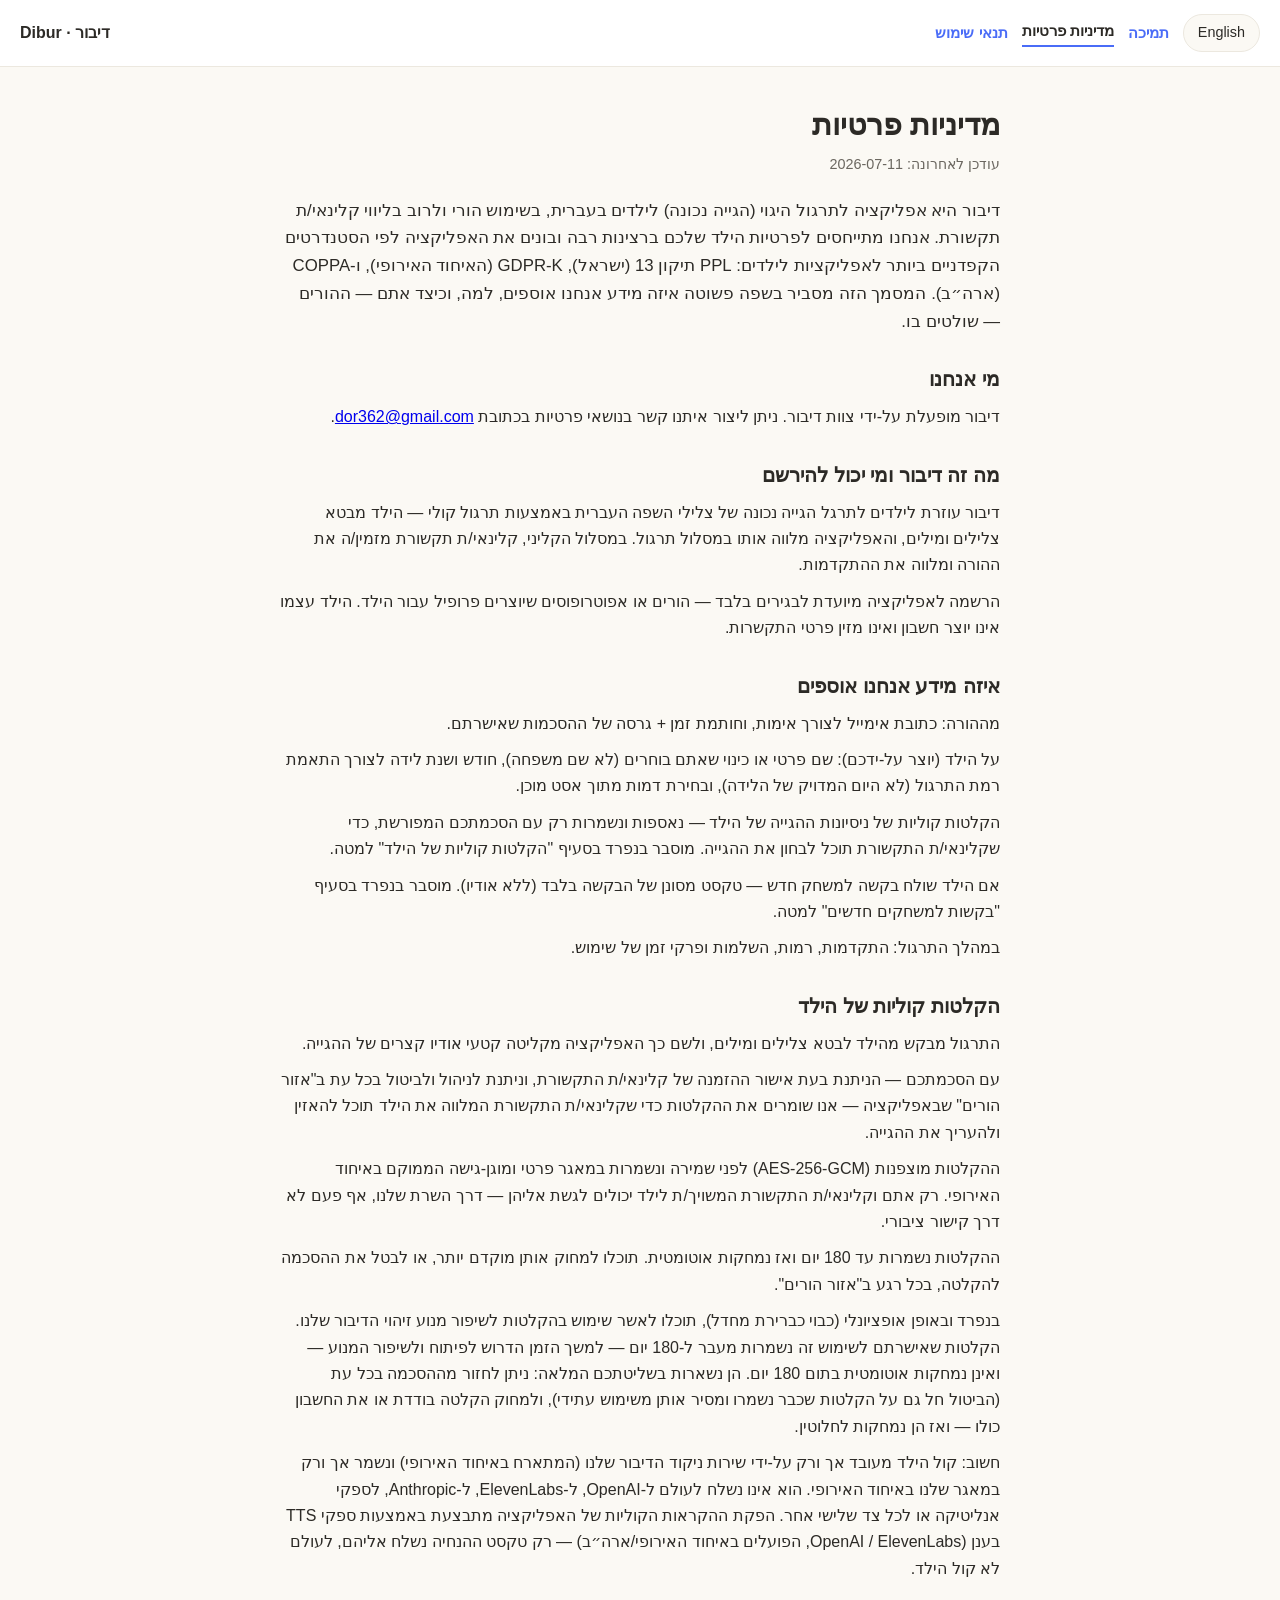
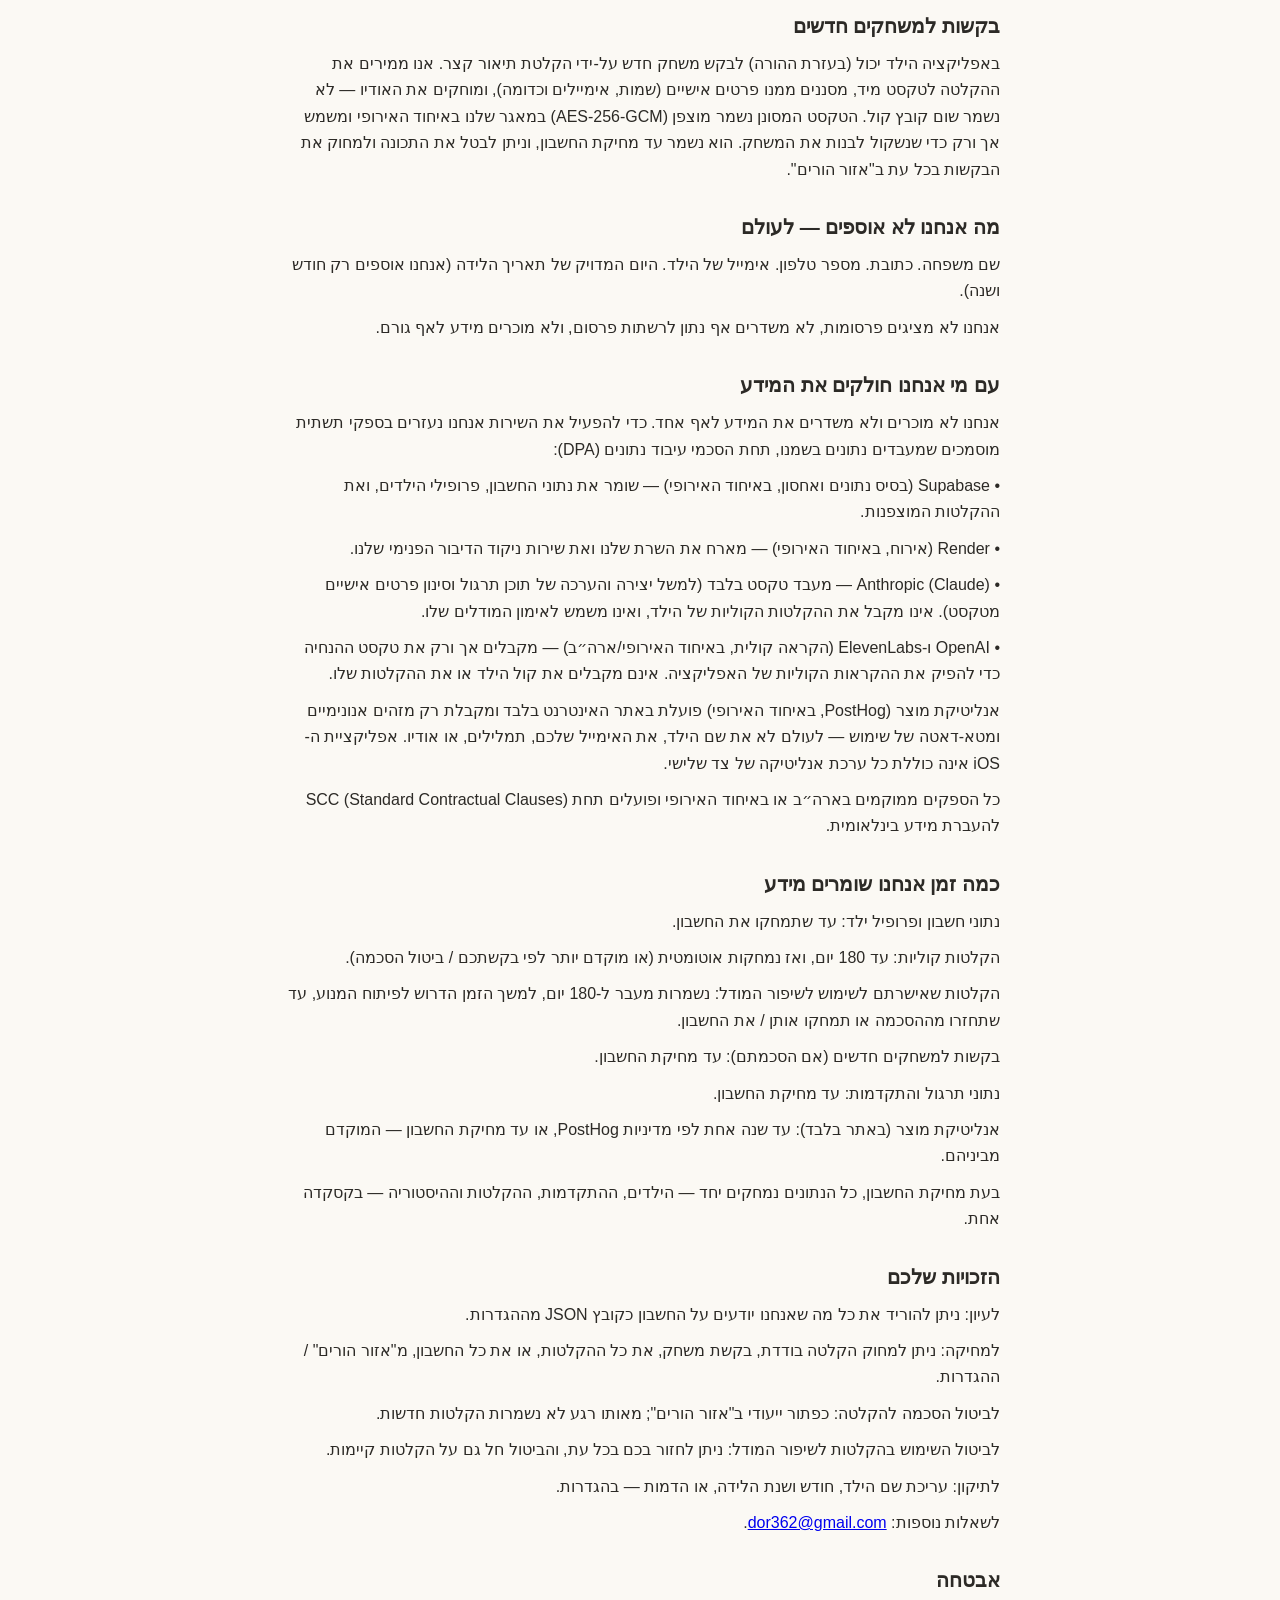
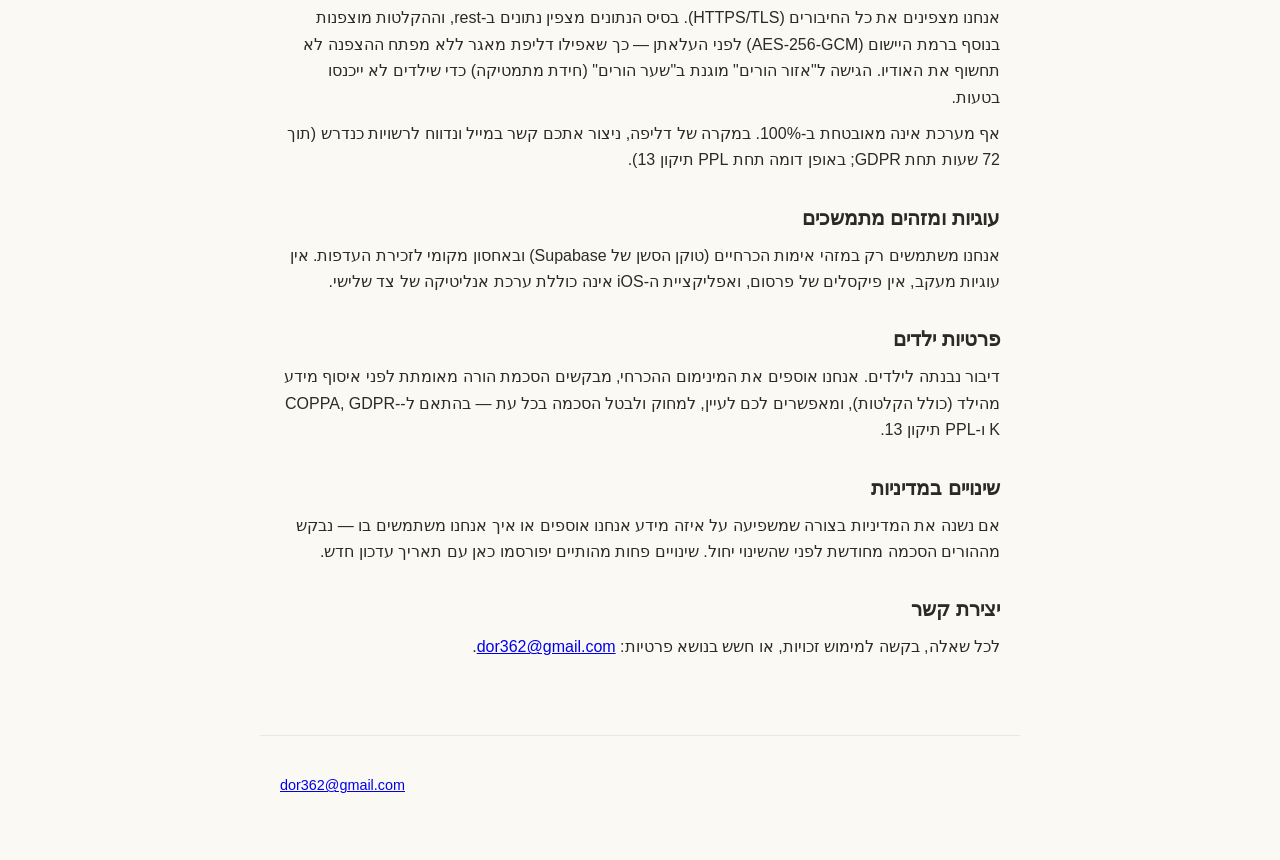
==== commit 8b6f3f53: "chore: regenerate legal pages — disclose training-clip retention beyond 180 days Reflects the merged" ====
--- a/privacy.html
+++ b/privacy.html
@@ -20,7 +20,7 @@
   <main>
     <article class="doc" data-lang="he" dir="rtl" lang="he">
       <h1>מדיניות פרטיות</h1>
-      <p class="updated">עודכן לאחרונה: 2026-06-29</p>
+      <p class="updated">עודכן לאחרונה: 2026-07-11</p>
       <p class="intro">דיבור היא אפליקציה לתרגול היגוי (הגייה נכונה) לילדים בעברית, בשימוש הורי ולרוב בליווי קלינאי/ת תקשורת. אנחנו מתייחסים לפרטיות הילד שלכם ברצינות רבה ובונים את האפליקציה לפי הסטנדרטים הקפדניים ביותר לאפליקציות לילדים: PPL תיקון 13 (ישראל), GDPR-K (האיחוד האירופי), ו-COPPA (ארה״ב). המסמך הזה מסביר בשפה פשוטה איזה מידע אנחנו אוספים, למה, וכיצד אתם — ההורים — שולטים בו.</p>
       <section>
         <h2>מי אנחנו</h2>
@@ -45,7 +45,7 @@
         <p>עם הסכמתכם — הניתנת בעת אישור ההזמנה של קלינאי/ת התקשורת, וניתנת לניהול ולביטול בכל עת ב"אזור הורים" שבאפליקציה — אנו שומרים את ההקלטות כדי שקלינאי/ת התקשורת המלווה את הילד תוכל להאזין ולהעריך את ההגייה.</p>
         <p>ההקלטות מוצפנות (AES-256-GCM) לפני שמירה ונשמרות במאגר פרטי ומוגן-גישה הממוקם באיחוד האירופי. רק אתם וקלינאי/ת התקשורת המשויך/ת לילד יכולים לגשת אליהן — דרך השרת שלנו, אף פעם לא דרך קישור ציבורי.</p>
         <p>ההקלטות נשמרות עד 180 יום ואז נמחקות אוטומטית. תוכלו למחוק אותן מוקדם יותר, או לבטל את ההסכמה להקלטה, בכל רגע ב"אזור הורים".</p>
-        <p>בנפרד ובאופן אופציונלי (כבוי כברירת מחדל), תוכלו לאשר שימוש בהקלטות לשיפור מנוע זיהוי הדיבור שלנו. אפשר לחזור בכם בכל עת, והביטול חל גם על הקלטות שכבר נשמרו.</p>
+        <p>בנפרד ובאופן אופציונלי (כבוי כברירת מחדל), תוכלו לאשר שימוש בהקלטות לשיפור מנוע זיהוי הדיבור שלנו. הקלטות שאישרתם לשימוש זה נשמרות מעבר ל-180 יום — למשך הזמן הדרוש לפיתוח ולשיפור המנוע — ואינן נמחקות אוטומטית בתום 180 יום. הן נשארות בשליטתכם המלאה: ניתן לחזור מההסכמה בכל עת (הביטול חל גם על הקלטות שכבר נשמרו ומסיר אותן משימוש עתידי), ולמחוק הקלטה בודדת או את החשבון כולו — ואז הן נמחקות לחלוטין.</p>
         <p>חשוב: קול הילד מעובד אך ורק על-ידי שירות ניקוד הדיבור שלנו (המתארח באיחוד האירופי) ונשמר אך ורק במאגר שלנו באיחוד האירופי. הוא אינו נשלח לעולם ל-OpenAI, ל-ElevenLabs, ל-Anthropic, לספקי אנליטיקה או לכל צד שלישי אחר. הפקת ההקראות הקוליות של האפליקציה מתבצעת באמצעות ספקי TTS בענן (OpenAI / ElevenLabs, הפועלים באיחוד האירופי/ארה״ב) — רק טקסט ההנחיה נשלח אליהם, לעולם לא קול הילד.</p>
       </section>
       <section>
@@ -71,6 +71,7 @@
         <h2>כמה זמן אנחנו שומרים מידע</h2>
         <p>נתוני חשבון ופרופיל ילד: עד שתמחקו את החשבון.</p>
         <p>הקלטות קוליות: עד 180 יום, ואז נמחקות אוטומטית (או מוקדם יותר לפי בקשתכם / ביטול הסכמה).</p>
+        <p>הקלטות שאישרתם לשימוש לשיפור המודל: נשמרות מעבר ל-180 יום, למשך הזמן הדרוש לפיתוח המנוע, עד שתחזרו מההסכמה או תמחקו אותן / את החשבון.</p>
         <p>בקשות למשחקים חדשים (אם הסכמתם): עד מחיקת החשבון.</p>
         <p>נתוני תרגול והתקדמות: עד מחיקת החשבון.</p>
         <p>אנליטיקת מוצר (באתר בלבד): עד שנה אחת לפי מדיניות PostHog, או עד מחיקת החשבון — המוקדם מביניהם.</p>
@@ -109,7 +110,7 @@
     </article>
     <article class="doc" data-lang="en" dir="ltr" lang="en">
       <h1>Privacy Policy</h1>
-      <p class="updated">Last updated: 2026-06-29</p>
+      <p class="updated">Last updated: 2026-07-11</p>
       <p class="intro">Dibur is a Hebrew articulation (pronunciation) practice app for children, used by parents and usually alongside a speech-language clinician. We take your child's privacy seriously and build the app to the strictest standards for children's apps: PPL Amendment 13 (Israel), GDPR-K (EU), and COPPA (US). This notice explains in plain language what we collect, why, and how you — the parent — control it.</p>
       <section>
         <h2>Who we are</h2>
@@ -134,7 +135,7 @@
         <p>With your consent — given when you accept the speech clinician's invitation, and manageable and revocable anytime in the in-app "Parent Area" — we store these recordings so the clinician supporting your child can listen and assess pronunciation.</p>
         <p>Recordings are encrypted (AES-256-GCM) before storage and held in a private, access-controlled database located in the EU. Only you and your child's assigned clinician can access them — via our server, never through a public link.</p>
         <p>Recordings are kept for up to 180 days, then automatically deleted. You can delete them sooner, or revoke recording consent, anytime in the Parent Area.</p>
-        <p>Separately and optionally (off by default), you may allow recordings to be used to improve our speech-recognition model. You can withdraw this anytime, and withdrawal also applies to recordings already stored.</p>
+        <p>Separately and optionally (off by default), you may allow recordings to be used to improve our speech-recognition model. Recordings you allow for this purpose are kept beyond 180 days — for as long as needed to develop and improve the model — and are not auto-deleted at 180 days. They stay fully under your control: you can withdraw anytime (withdrawal also applies to recordings already stored and removes them from future use), and you can delete a single recording or your whole account, which erases them entirely.</p>
         <p>Important: your child's voice is processed only by our own speech-scoring service (hosted in the EU) and stored only in our own EU database. It is never sent to OpenAI, ElevenLabs, Anthropic, analytics providers, or any other third party. The app's spoken prompts are generated by cloud TTS providers (OpenAI / ElevenLabs, operating in the EU/US) — only the prompt text is sent to them, never the child's voice.</p>
       </section>
       <section>
@@ -160,6 +161,7 @@
         <h2>How long we keep data</h2>
         <p>Account and kid-profile data: until you delete the account.</p>
         <p>Voice recordings: up to 180 days, then auto-deleted (or sooner on your request / consent revocation).</p>
+        <p>Recordings you allowed for model improvement: kept beyond 180 days, for as long as needed to develop the model, until you withdraw consent or delete them / your account.</p>
         <p>New-game requests (if you consented): until account deletion.</p>
         <p>Practice and progress data: until account deletion.</p>
         <p>Product analytics (website only): up to one year per PostHog's policy, or until you delete your account — whichever is sooner.</p>
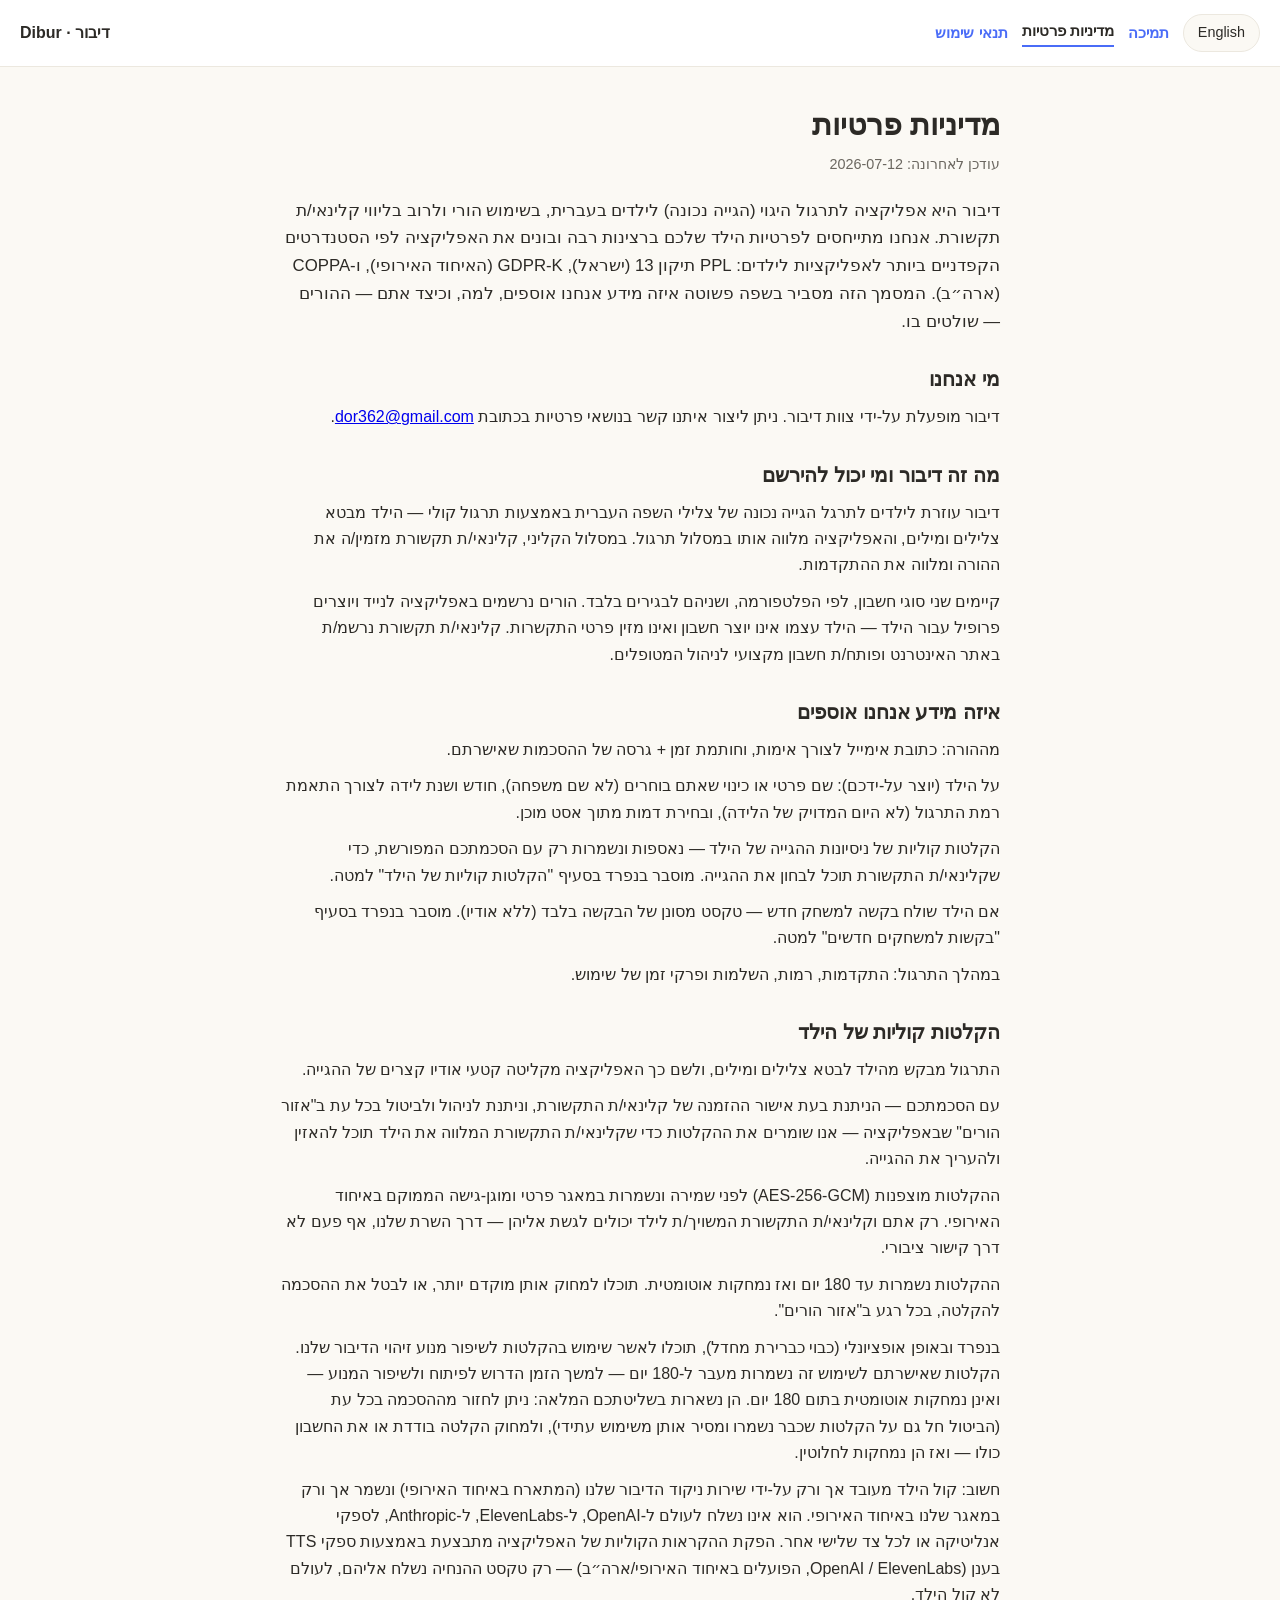
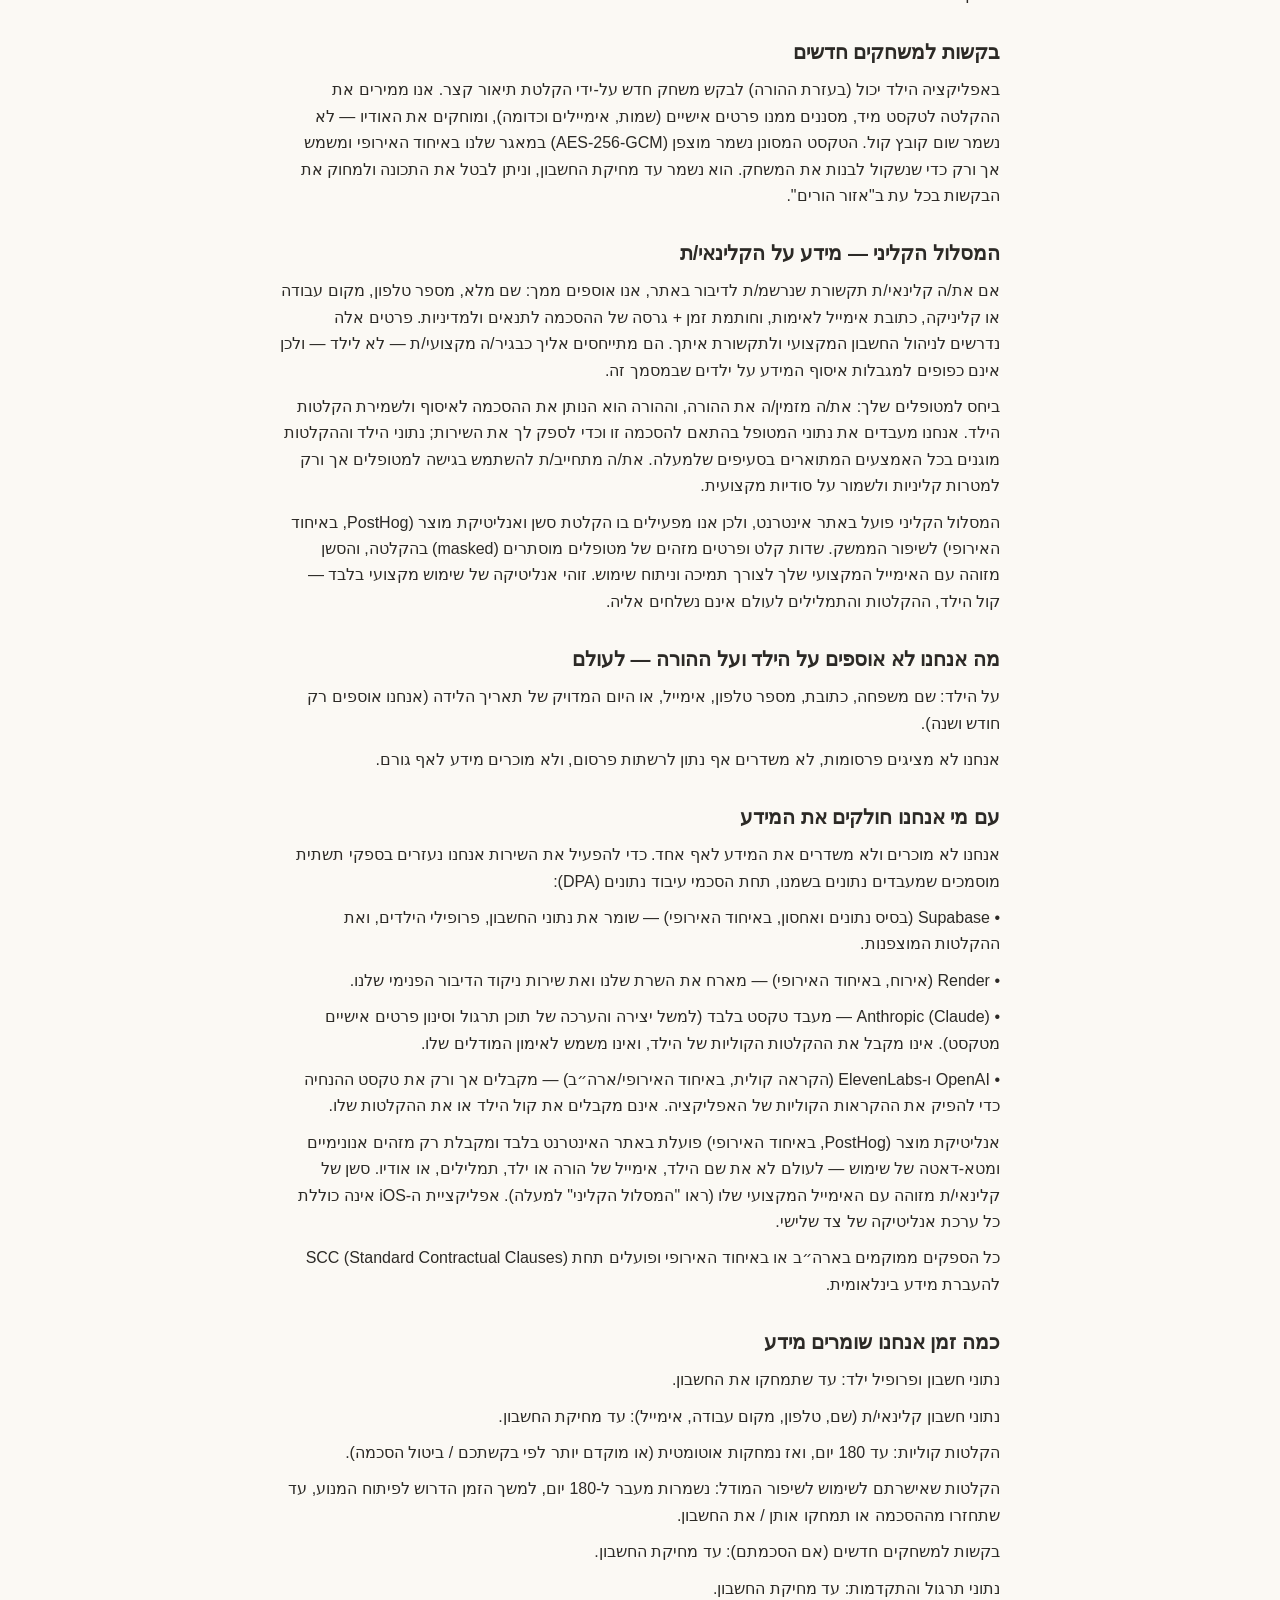
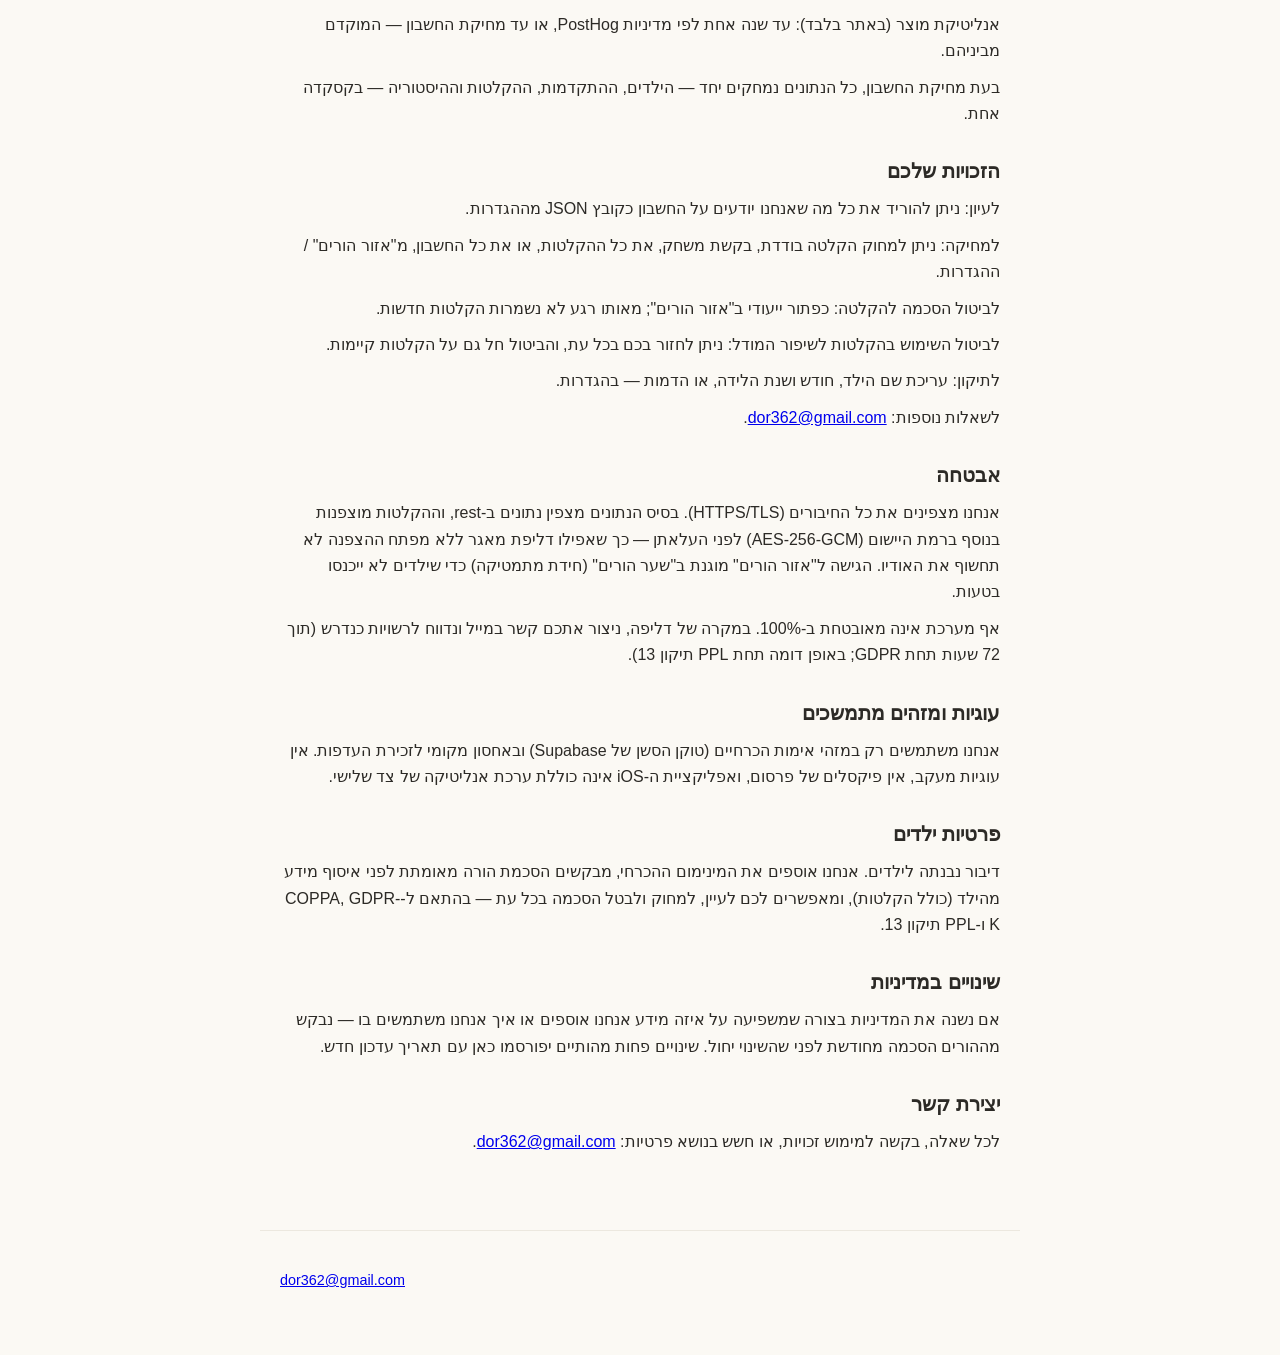
==== commit 45814569: "chore: regenerate legal pages — cover the clinician/clinical track Regenerated from the app's legalC" ====
--- a/privacy.html
+++ b/privacy.html
@@ -20,7 +20,7 @@
   <main>
     <article class="doc" data-lang="he" dir="rtl" lang="he">
       <h1>מדיניות פרטיות</h1>
-      <p class="updated">עודכן לאחרונה: 2026-07-11</p>
+      <p class="updated">עודכן לאחרונה: 2026-07-12</p>
       <p class="intro">דיבור היא אפליקציה לתרגול היגוי (הגייה נכונה) לילדים בעברית, בשימוש הורי ולרוב בליווי קלינאי/ת תקשורת. אנחנו מתייחסים לפרטיות הילד שלכם ברצינות רבה ובונים את האפליקציה לפי הסטנדרטים הקפדניים ביותר לאפליקציות לילדים: PPL תיקון 13 (ישראל), GDPR-K (האיחוד האירופי), ו-COPPA (ארה״ב). המסמך הזה מסביר בשפה פשוטה איזה מידע אנחנו אוספים, למה, וכיצד אתם — ההורים — שולטים בו.</p>
       <section>
         <h2>מי אנחנו</h2>
@@ -29,7 +29,7 @@
       <section>
         <h2>מה זה דיבור ומי יכול להירשם</h2>
         <p>דיבור עוזרת לילדים לתרגל הגייה נכונה של צלילי השפה העברית באמצעות תרגול קולי — הילד מבטא צלילים ומילים, והאפליקציה מלווה אותו במסלול תרגול. במסלול הקליני, קלינאי/ת תקשורת מזמין/ה את ההורה ומלווה את ההתקדמות.</p>
-        <p>הרשמה לאפליקציה מיועדת לבגירים בלבד — הורים או אפוטרופוסים שיוצרים פרופיל עבור הילד. הילד עצמו אינו יוצר חשבון ואינו מזין פרטי התקשרות.</p>
+        <p>קיימים שני סוגי חשבון, לפי הפלטפורמה, ושניהם לבגירים בלבד. הורים נרשמים באפליקציה לנייד ויוצרים פרופיל עבור הילד — הילד עצמו אינו יוצר חשבון ואינו מזין פרטי התקשרות. קלינאי/ת תקשורת נרשמ/ת באתר האינטרנט ופותח/ת חשבון מקצועי לניהול המטופלים.</p>
       </section>
       <section>
         <h2>איזה מידע אנחנו אוספים</h2>
@@ -53,8 +53,14 @@
         <p>באפליקציה הילד יכול (בעזרת ההורה) לבקש משחק חדש על-ידי הקלטת תיאור קצר. אנו ממירים את ההקלטה לטקסט מיד, מסננים ממנו פרטים אישיים (שמות, אימיילים וכדומה), ומוחקים את האודיו — לא נשמר שום קובץ קול. הטקסט המסונן נשמר מוצפן (AES-256-GCM) במאגר שלנו באיחוד האירופי ומשמש אך ורק כדי שנשקול לבנות את המשחק. הוא נשמר עד מחיקת החשבון, וניתן לבטל את התכונה ולמחוק את הבקשות בכל עת ב"אזור הורים".</p>
       </section>
       <section>
-        <h2>מה אנחנו לא אוספים — לעולם</h2>
-        <p>שם משפחה. כתובת. מספר טלפון. אימייל של הילד. היום המדויק של תאריך הלידה (אנחנו אוספים רק חודש ושנה).</p>
+        <h2>המסלול הקליני — מידע על הקלינאי/ת</h2>
+        <p>אם את/ה קלינאי/ת תקשורת שנרשמ/ת לדיבור באתר, אנו אוספים ממך: שם מלא, מספר טלפון, מקום עבודה או קליניקה, כתובת אימייל לאימות, וחותמת זמן + גרסה של ההסכמה לתנאים ולמדיניות. פרטים אלה נדרשים לניהול החשבון המקצועי ולתקשורת איתך. הם מתייחסים אליך כבגיר/ה מקצועי/ת — לא לילד — ולכן אינם כפופים למגבלות איסוף המידע על ילדים שבמסמך זה.</p>
+        <p>ביחס למטופלים שלך: את/ה מזמין/ה את ההורה, וההורה הוא הנותן את ההסכמה לאיסוף ולשמירת הקלטות הילד. אנחנו מעבדים את נתוני המטופל בהתאם להסכמה זו וכדי לספק לך את השירות; נתוני הילד וההקלטות מוגנים בכל האמצעים המתוארים בסעיפים שלמעלה. את/ה מתחייב/ת להשתמש בגישה למטופלים אך ורק למטרות קליניות ולשמור על סודיות מקצועית.</p>
+        <p>המסלול הקליני פועל באתר אינטרנט, ולכן אנו מפעילים בו הקלטת סשן ואנליטיקת מוצר (PostHog, באיחוד האירופי) לשיפור הממשק. שדות קלט ופרטים מזהים של מטופלים מוסתרים (masked) בהקלטה, והסשן מזוהה עם האימייל המקצועי שלך לצורך תמיכה וניתוח שימוש. זוהי אנליטיקה של שימוש מקצועי בלבד — קול הילד, ההקלטות והתמלילים לעולם אינם נשלחים אליה.</p>
+      </section>
+      <section>
+        <h2>מה אנחנו לא אוספים על הילד ועל ההורה — לעולם</h2>
+        <p>על הילד: שם משפחה, כתובת, מספר טלפון, אימייל, או היום המדויק של תאריך הלידה (אנחנו אוספים רק חודש ושנה).</p>
         <p>אנחנו לא מציגים פרסומות, לא משדרים אף נתון לרשתות פרסום, ולא מוכרים מידע לאף גורם.</p>
       </section>
       <section>
@@ -64,12 +70,13 @@
         <p>• Render (אירוח, באיחוד האירופי) — מארח את השרת שלנו ואת שירות ניקוד הדיבור הפנימי שלנו.</p>
         <p>• Anthropic (Claude) — מעבד טקסט בלבד (למשל יצירה והערכה של תוכן תרגול וסינון פרטים אישיים מטקסט). אינו מקבל את ההקלטות הקוליות של הילד, ואינו משמש לאימון המודלים שלו.</p>
         <p>• OpenAI ו-ElevenLabs (הקראה קולית, באיחוד האירופי/ארה״ב) — מקבלים אך ורק את טקסט ההנחיה כדי להפיק את ההקראות הקוליות של האפליקציה. אינם מקבלים את קול הילד או את ההקלטות שלו.</p>
-        <p>אנליטיקת מוצר (PostHog, באיחוד האירופי) פועלת באתר האינטרנט בלבד ומקבלת רק מזהים אנונימיים ומטא-דאטה של שימוש — לעולם לא את שם הילד, את האימייל שלכם, תמלילים, או אודיו. אפליקציית ה-iOS אינה כוללת כל ערכת אנליטיקה של צד שלישי.</p>
+        <p>אנליטיקת מוצר (PostHog, באיחוד האירופי) פועלת באתר האינטרנט בלבד ומקבלת רק מזהים אנונימיים ומטא-דאטה של שימוש — לעולם לא את שם הילד, אימייל של הורה או ילד, תמלילים, או אודיו. סשן של קלינאי/ת מזוהה עם האימייל המקצועי שלו (ראו "המסלול הקליני" למעלה). אפליקציית ה-iOS אינה כוללת כל ערכת אנליטיקה של צד שלישי.</p>
         <p>כל הספקים ממוקמים בארה״ב או באיחוד האירופי ופועלים תחת SCC (Standard Contractual Clauses) להעברת מידע בינלאומית.</p>
       </section>
       <section>
         <h2>כמה זמן אנחנו שומרים מידע</h2>
         <p>נתוני חשבון ופרופיל ילד: עד שתמחקו את החשבון.</p>
+        <p>נתוני חשבון קלינאי/ת (שם, טלפון, מקום עבודה, אימייל): עד מחיקת החשבון.</p>
         <p>הקלטות קוליות: עד 180 יום, ואז נמחקות אוטומטית (או מוקדם יותר לפי בקשתכם / ביטול הסכמה).</p>
         <p>הקלטות שאישרתם לשימוש לשיפור המודל: נשמרות מעבר ל-180 יום, למשך הזמן הדרוש לפיתוח המנוע, עד שתחזרו מההסכמה או תמחקו אותן / את החשבון.</p>
         <p>בקשות למשחקים חדשים (אם הסכמתם): עד מחיקת החשבון.</p>
@@ -110,7 +117,7 @@
     </article>
     <article class="doc" data-lang="en" dir="ltr" lang="en">
       <h1>Privacy Policy</h1>
-      <p class="updated">Last updated: 2026-07-11</p>
+      <p class="updated">Last updated: 2026-07-12</p>
       <p class="intro">Dibur is a Hebrew articulation (pronunciation) practice app for children, used by parents and usually alongside a speech-language clinician. We take your child's privacy seriously and build the app to the strictest standards for children's apps: PPL Amendment 13 (Israel), GDPR-K (EU), and COPPA (US). This notice explains in plain language what we collect, why, and how you — the parent — control it.</p>
       <section>
         <h2>Who we are</h2>
@@ -119,7 +126,7 @@
       <section>
         <h2>What Dibur is and who can sign up</h2>
         <p>Dibur helps children practice correct pronunciation of Hebrew speech sounds through spoken practice — the child says sounds and words, and the app guides them through a practice path. In the clinical track, a speech-language clinician invites the parent and follows the child's progress.</p>
-        <p>Account creation is for adults — parents or legal guardians — only. The child does not create an account and does not enter any contact details.</p>
+        <p>There are two account types, by platform, both for adults only. Parents sign up in the mobile app and create a profile for the child — the child does not create an account or enter any contact details. Speech-language clinicians sign up on the website and open a professional account to manage their patients.</p>
       </section>
       <section>
         <h2>What we collect</h2>
@@ -143,8 +150,14 @@
         <p>In the app, your child (with your help) can request a new game by recording a short description. We convert the recording to text immediately, scrub personal details from it (names, emails, etc.), and discard the audio — no voice file is kept. The scrubbed text is stored encrypted (AES-256-GCM) in our EU database and used only so we can consider building the game. It is kept until you delete your account, and you can disable the feature and delete the requests anytime in the Parent Area.</p>
       </section>
       <section>
-        <h2>What we never collect</h2>
-        <p>Last name. Address. Phone number. Child's email. The exact day of birth (we collect only birth month and year).</p>
+        <h2>Clinical track — clinician account data</h2>
+        <p>If you are a speech-language clinician who signs up on the website, we collect from you: full name, phone number, workplace or clinic, an email address for authentication, and a timestamp + version of your acceptance of the Terms and this Policy. These are needed to run your professional account and to contact you. They concern you as a professional adult — not a child — and so are not subject to the children's-data collection limits described in this document.</p>
+        <p>Regarding your patients: you invite the parent, and it is the parent who consents to collecting and storing the child's recordings. We process patient data under that consent and to provide you the service; the child's data and recordings are protected by all the measures described in the sections above. You undertake to use patient access solely for clinical purposes and to maintain professional confidentiality.</p>
+        <p>The clinical track runs on a website, so we operate session recording and product analytics (PostHog, EU) there to improve the interface. Patient input fields and identifying details are masked in the recording, and the session is identified by your professional email for support and usage analysis. This is professional-usage analytics only — the child's voice, recordings, and transcripts are never sent to it.</p>
+      </section>
+      <section>
+        <h2>What we never collect about the child or parent</h2>
+        <p>About the child: last name, address, phone number, email, or the exact day of birth (we collect only birth month and year).</p>
         <p>We do not show ads, do not transmit data to any ad network, and do not sell information to anyone.</p>
       </section>
       <section>
@@ -154,12 +167,13 @@
         <p>• Render (hosting, EU) — hosts our server and our in-house speech-scoring service.</p>
         <p>• Anthropic (Claude) — processes text only (e.g. generating/evaluating practice content and scrubbing personal details from text). It never receives your child's voice recordings and is not used to train its models.</p>
         <p>• OpenAI and ElevenLabs (text-to-speech, EU/US) — receive only the prompt text in order to generate the app's spoken prompts. They never receive your child's voice or recordings.</p>
-        <p>Product analytics (PostHog, EU) runs on the website only and receives only anonymous identifiers and usage metadata — never your child's name, your email, transcripts, or audio. The iOS app contains no third-party analytics SDK.</p>
+        <p>Product analytics (PostHog, EU) runs on the website only and receives only anonymous identifiers and usage metadata — never a child's name, a parent's or child's email, transcripts, or audio. A clinician's session is identified by their professional email (see "Clinical track" above). The iOS app contains no third-party analytics SDK.</p>
         <p>All providers are located in the US or EU and operate under Standard Contractual Clauses (SCC) for international data transfer.</p>
       </section>
       <section>
         <h2>How long we keep data</h2>
         <p>Account and kid-profile data: until you delete the account.</p>
+        <p>Clinician account data (name, phone, workplace, email): until account deletion.</p>
         <p>Voice recordings: up to 180 days, then auto-deleted (or sooner on your request / consent revocation).</p>
         <p>Recordings you allowed for model improvement: kept beyond 180 days, for as long as needed to develop the model, until you withdraw consent or delete them / your account.</p>
         <p>New-game requests (if you consented): until account deletion.</p>
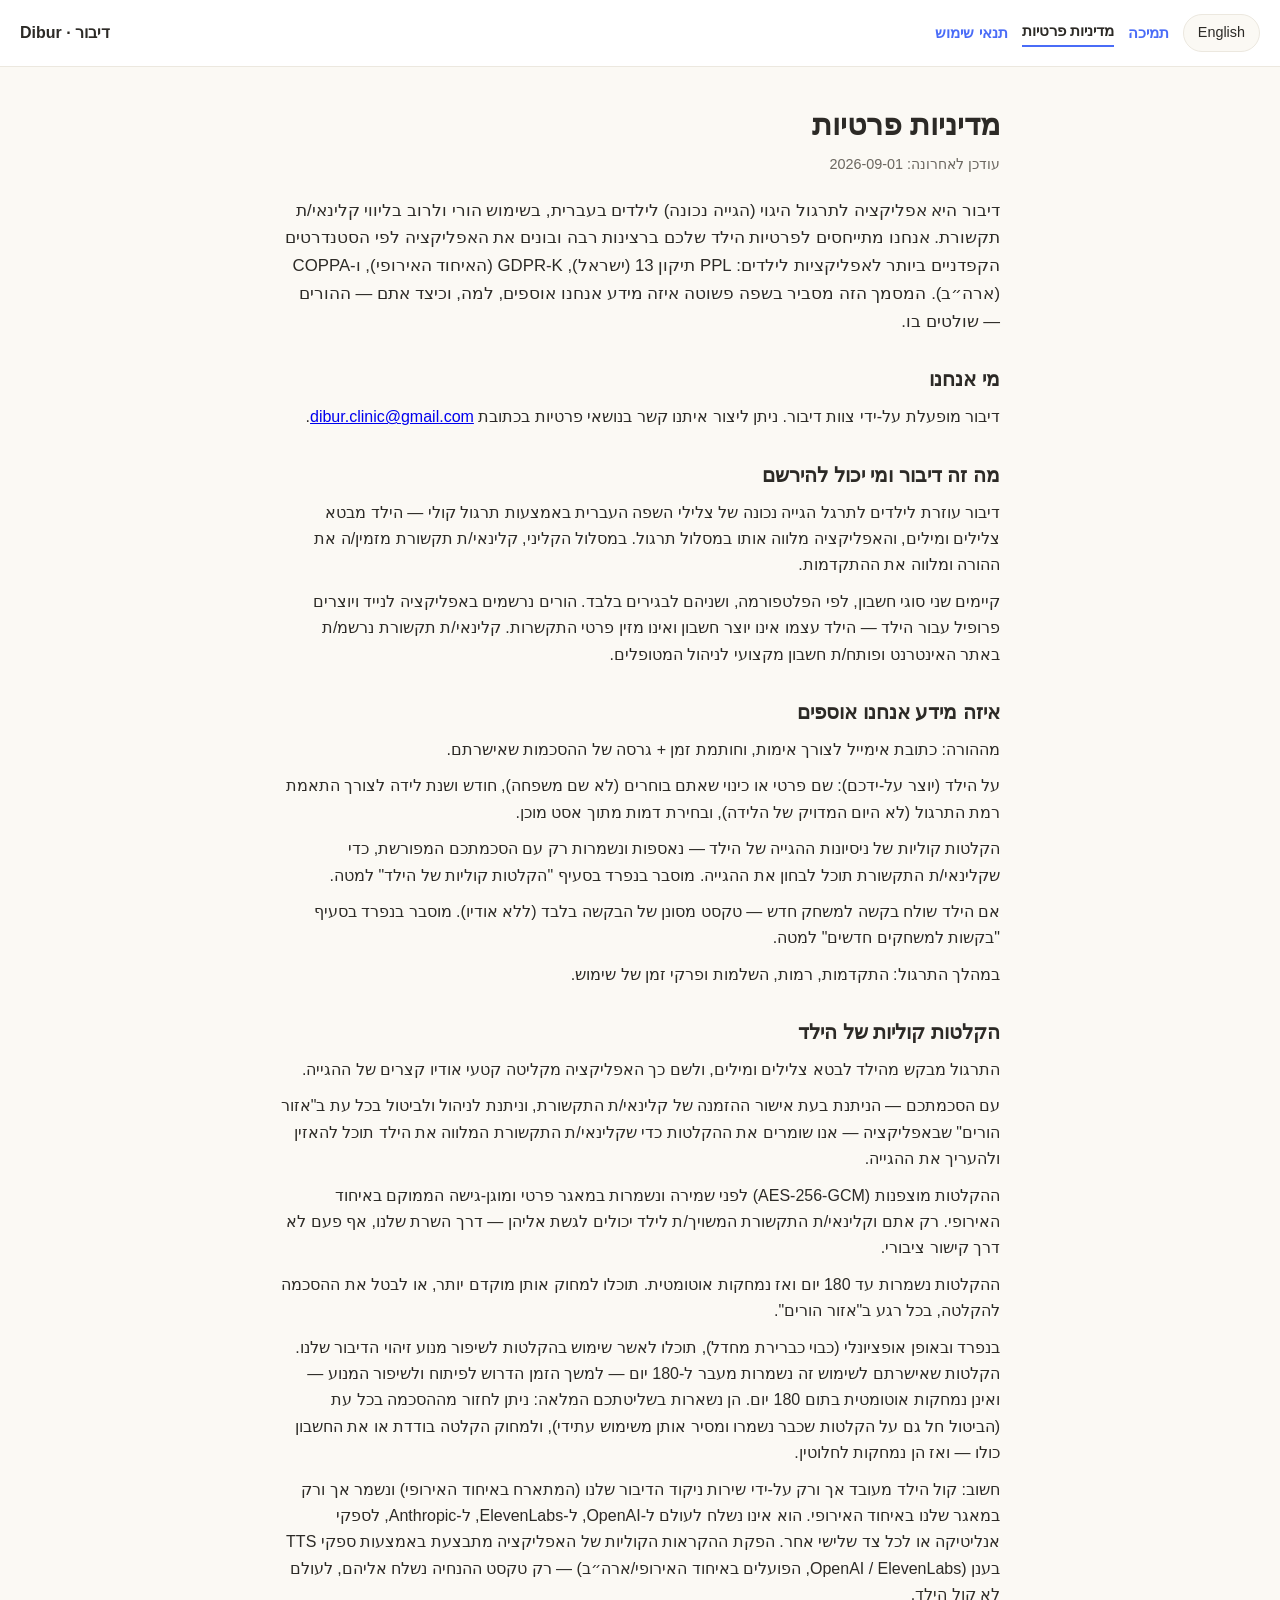
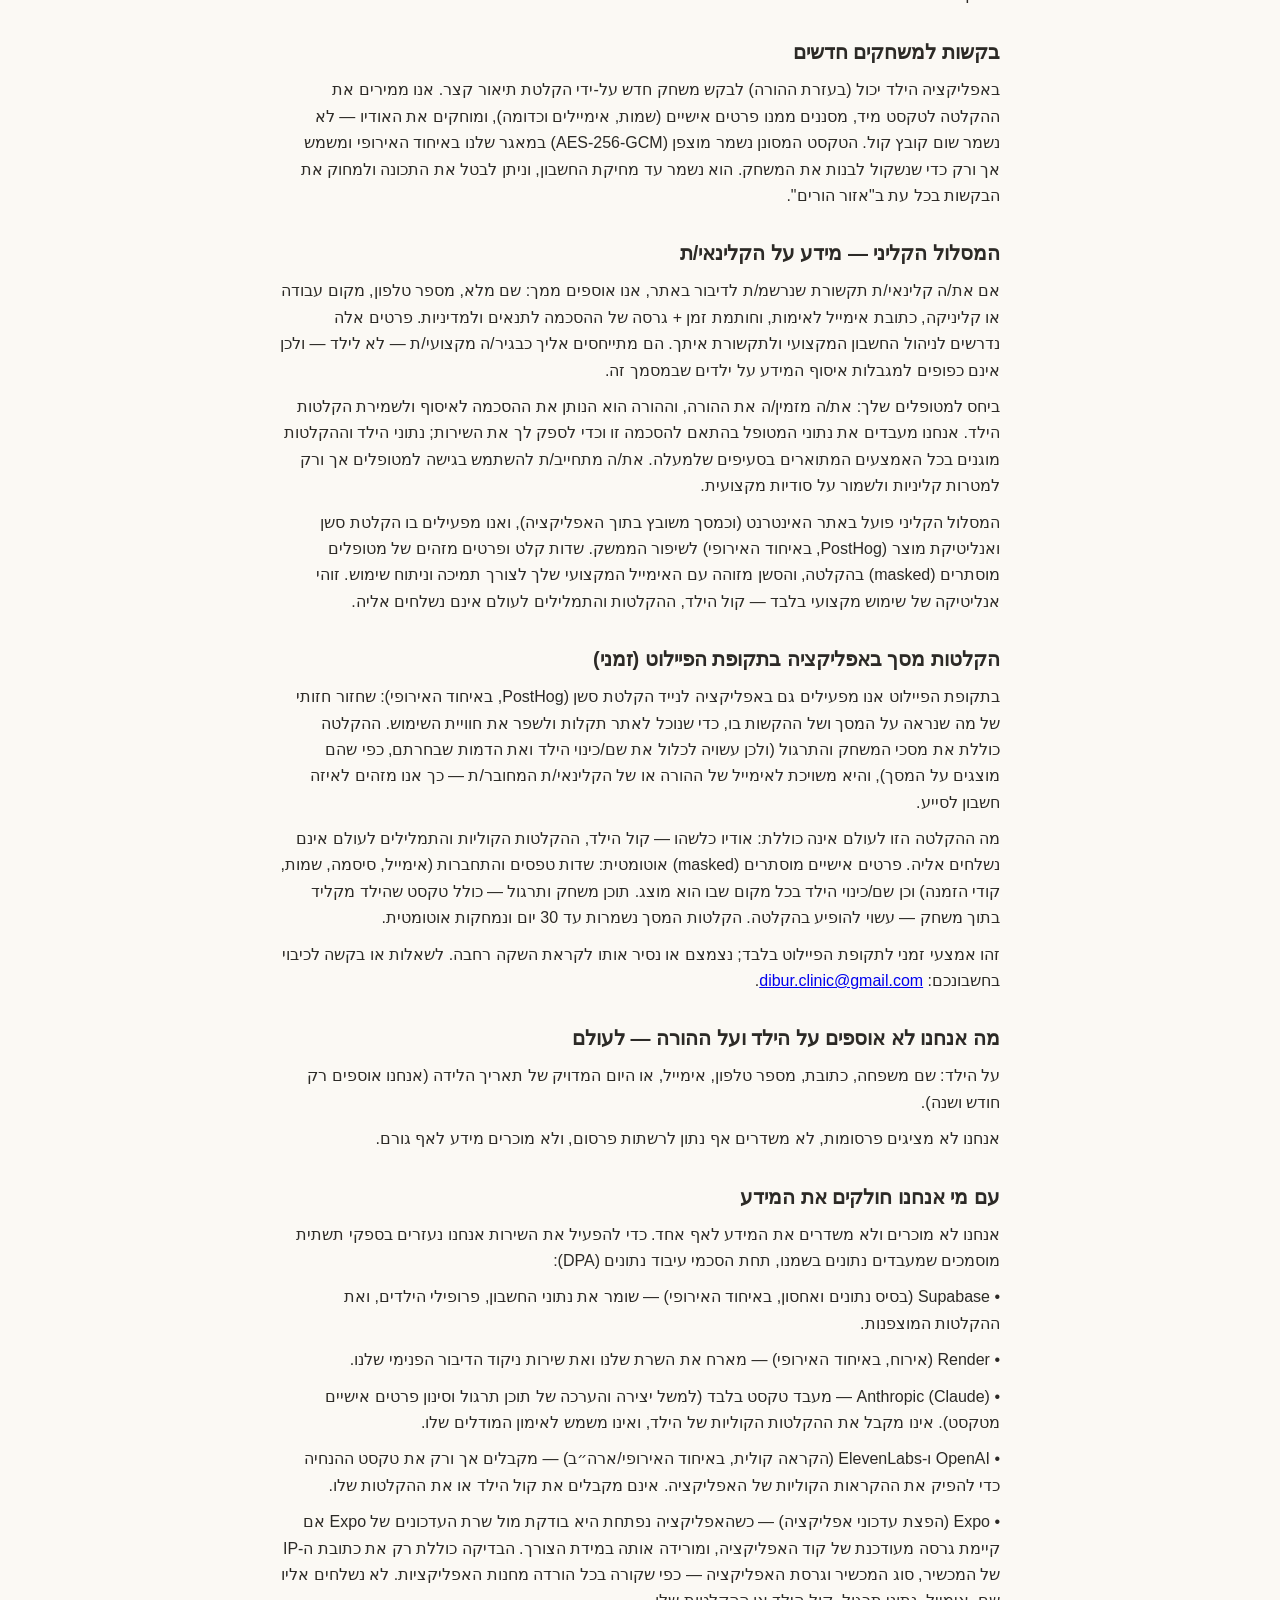
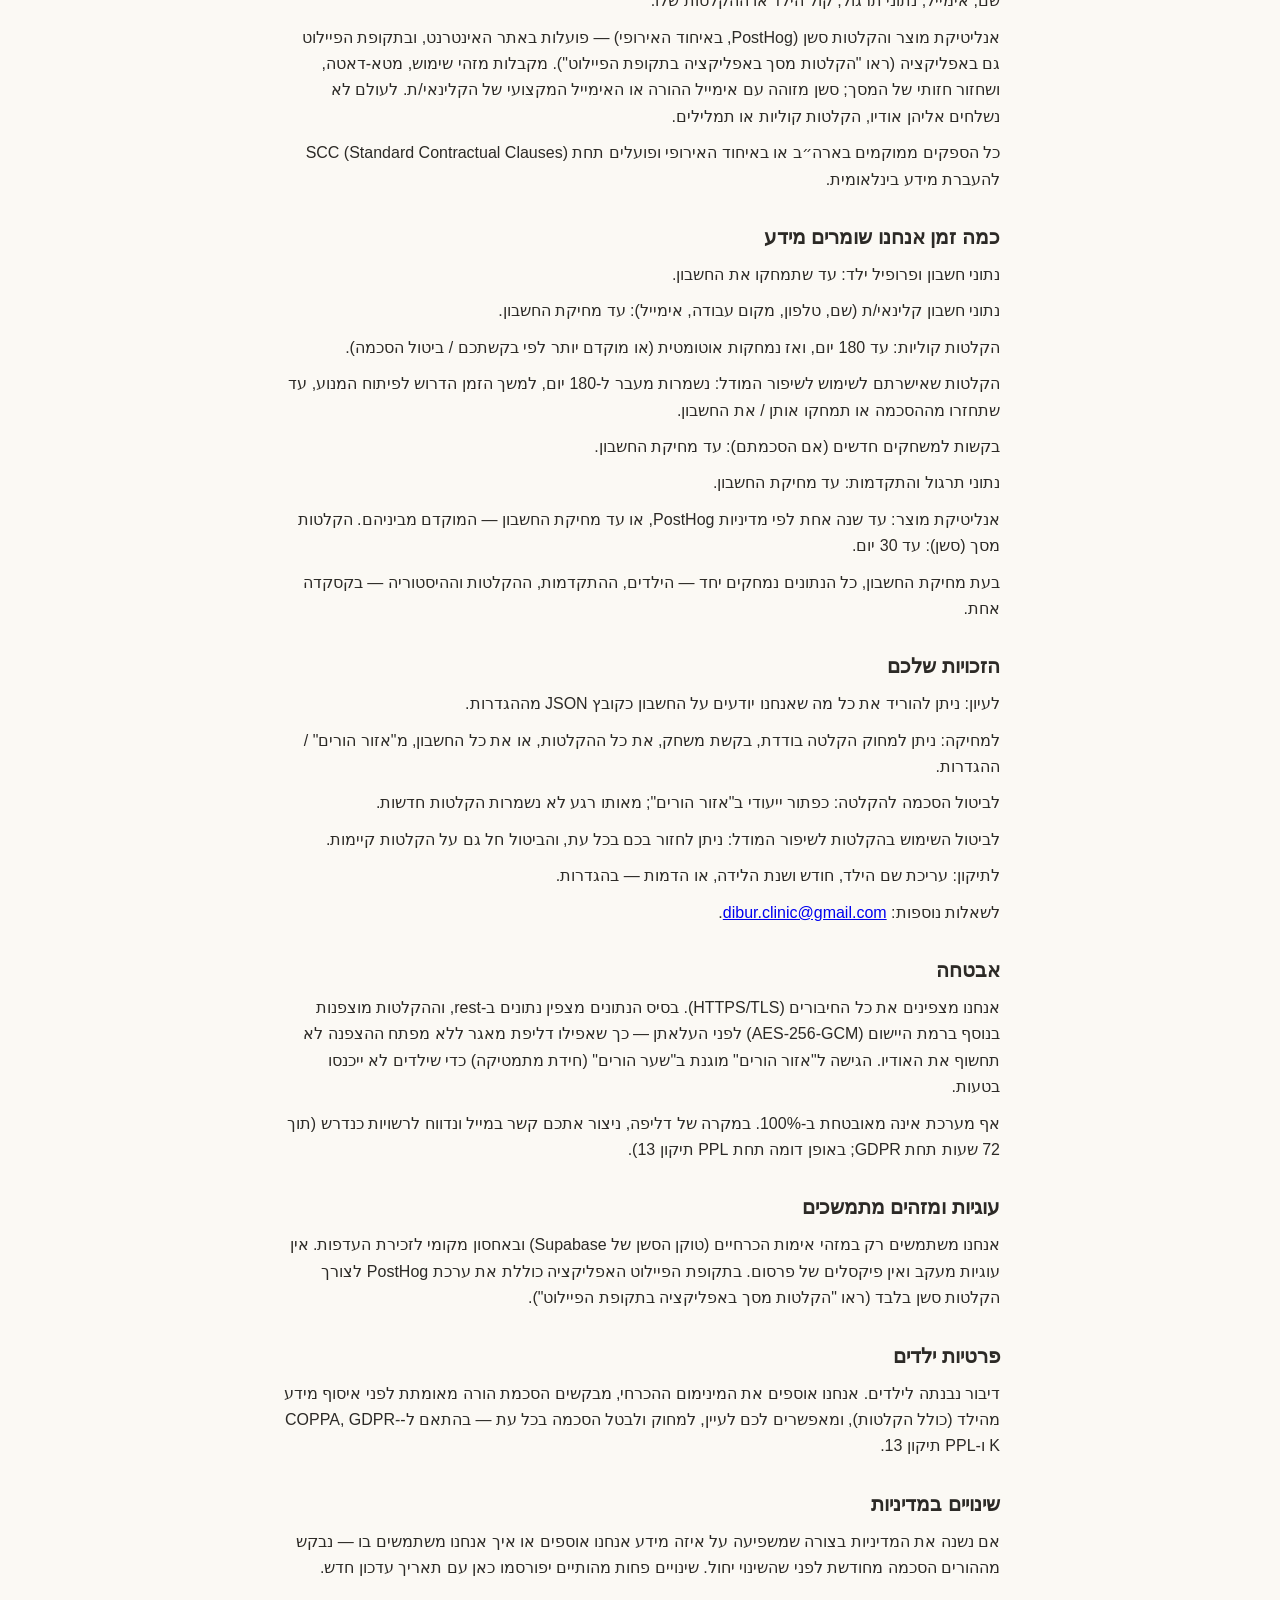
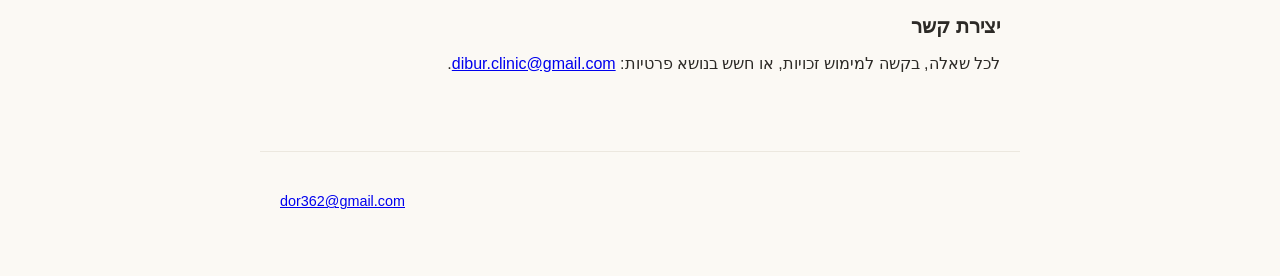
==== commit 0350da27: "chore: regenerate legal pages — Expo as a sub-processor, and 7 weeks of drift The published pages ha" ====
--- a/privacy.html
+++ b/privacy.html
@@ -20,11 +20,11 @@
   <main>
     <article class="doc" data-lang="he" dir="rtl" lang="he">
       <h1>מדיניות פרטיות</h1>
-      <p class="updated">עודכן לאחרונה: 2026-07-12</p>
+      <p class="updated">עודכן לאחרונה: 2026-09-01</p>
       <p class="intro">דיבור היא אפליקציה לתרגול היגוי (הגייה נכונה) לילדים בעברית, בשימוש הורי ולרוב בליווי קלינאי/ת תקשורת. אנחנו מתייחסים לפרטיות הילד שלכם ברצינות רבה ובונים את האפליקציה לפי הסטנדרטים הקפדניים ביותר לאפליקציות לילדים: PPL תיקון 13 (ישראל), GDPR-K (האיחוד האירופי), ו-COPPA (ארה״ב). המסמך הזה מסביר בשפה פשוטה איזה מידע אנחנו אוספים, למה, וכיצד אתם — ההורים — שולטים בו.</p>
       <section>
         <h2>מי אנחנו</h2>
-        <p>דיבור מופעלת על-ידי צוות דיבור. ניתן ליצור איתנו קשר בנושאי פרטיות בכתובת <a href="mailto:dor362@gmail.com">dor362@gmail.com</a>.</p>
+        <p>דיבור מופעלת על-ידי צוות דיבור. ניתן ליצור איתנו קשר בנושאי פרטיות בכתובת <a href="mailto:dibur.clinic@gmail.com">dibur.clinic@gmail.com</a>.</p>
       </section>
       <section>
         <h2>מה זה דיבור ומי יכול להירשם</h2>
@@ -56,7 +56,13 @@
         <h2>המסלול הקליני — מידע על הקלינאי/ת</h2>
         <p>אם את/ה קלינאי/ת תקשורת שנרשמ/ת לדיבור באתר, אנו אוספים ממך: שם מלא, מספר טלפון, מקום עבודה או קליניקה, כתובת אימייל לאימות, וחותמת זמן + גרסה של ההסכמה לתנאים ולמדיניות. פרטים אלה נדרשים לניהול החשבון המקצועי ולתקשורת איתך. הם מתייחסים אליך כבגיר/ה מקצועי/ת — לא לילד — ולכן אינם כפופים למגבלות איסוף המידע על ילדים שבמסמך זה.</p>
         <p>ביחס למטופלים שלך: את/ה מזמין/ה את ההורה, וההורה הוא הנותן את ההסכמה לאיסוף ולשמירת הקלטות הילד. אנחנו מעבדים את נתוני המטופל בהתאם להסכמה זו וכדי לספק לך את השירות; נתוני הילד וההקלטות מוגנים בכל האמצעים המתוארים בסעיפים שלמעלה. את/ה מתחייב/ת להשתמש בגישה למטופלים אך ורק למטרות קליניות ולשמור על סודיות מקצועית.</p>
-        <p>המסלול הקליני פועל באתר אינטרנט, ולכן אנו מפעילים בו הקלטת סשן ואנליטיקת מוצר (PostHog, באיחוד האירופי) לשיפור הממשק. שדות קלט ופרטים מזהים של מטופלים מוסתרים (masked) בהקלטה, והסשן מזוהה עם האימייל המקצועי שלך לצורך תמיכה וניתוח שימוש. זוהי אנליטיקה של שימוש מקצועי בלבד — קול הילד, ההקלטות והתמלילים לעולם אינם נשלחים אליה.</p>
+        <p>המסלול הקליני פועל באתר האינטרנט (וכמסך משובץ בתוך האפליקציה), ואנו מפעילים בו הקלטת סשן ואנליטיקת מוצר (PostHog, באיחוד האירופי) לשיפור הממשק. שדות קלט ופרטים מזהים של מטופלים מוסתרים (masked) בהקלטה, והסשן מזוהה עם האימייל המקצועי שלך לצורך תמיכה וניתוח שימוש. זוהי אנליטיקה של שימוש מקצועי בלבד — קול הילד, ההקלטות והתמלילים לעולם אינם נשלחים אליה.</p>
+      </section>
+      <section>
+        <h2>הקלטות מסך באפליקציה בתקופת הפיילוט (זמני)</h2>
+        <p>בתקופת הפיילוט אנו מפעילים גם באפליקציה לנייד הקלטת סשן (PostHog, באיחוד האירופי): שחזור חזותי של מה שנראה על המסך ושל ההקשות בו, כדי שנוכל לאתר תקלות ולשפר את חוויית השימוש. ההקלטה כוללת את מסכי המשחק והתרגול (ולכן עשויה לכלול את שם/כינוי הילד ואת הדמות שבחרתם, כפי שהם מוצגים על המסך), והיא משויכת לאימייל של ההורה או של הקלינאי/ת המחובר/ת — כך אנו מזהים לאיזה חשבון לסייע.</p>
+        <p>מה ההקלטה הזו לעולם אינה כוללת: אודיו כלשהו — קול הילד, ההקלטות הקוליות והתמלילים לעולם אינם נשלחים אליה. פרטים אישיים מוסתרים (masked) אוטומטית: שדות טפסים והתחברות (אימייל, סיסמה, שמות, קודי הזמנה) וכן שם/כינוי הילד בכל מקום שבו הוא מוצג. תוכן משחק ותרגול — כולל טקסט שהילד מקליד בתוך משחק — עשוי להופיע בהקלטה. הקלטות המסך נשמרות עד 30 יום ונמחקות אוטומטית.</p>
+        <p>זהו אמצעי זמני לתקופת הפיילוט בלבד; נצמצם או נסיר אותו לקראת השקה רחבה. לשאלות או בקשה לכיבוי בחשבונכם: <a href="mailto:dibur.clinic@gmail.com">dibur.clinic@gmail.com</a>.</p>
       </section>
       <section>
         <h2>מה אנחנו לא אוספים על הילד ועל ההורה — לעולם</h2>
@@ -70,7 +76,8 @@
         <p>• Render (אירוח, באיחוד האירופי) — מארח את השרת שלנו ואת שירות ניקוד הדיבור הפנימי שלנו.</p>
         <p>• Anthropic (Claude) — מעבד טקסט בלבד (למשל יצירה והערכה של תוכן תרגול וסינון פרטים אישיים מטקסט). אינו מקבל את ההקלטות הקוליות של הילד, ואינו משמש לאימון המודלים שלו.</p>
         <p>• OpenAI ו-ElevenLabs (הקראה קולית, באיחוד האירופי/ארה״ב) — מקבלים אך ורק את טקסט ההנחיה כדי להפיק את ההקראות הקוליות של האפליקציה. אינם מקבלים את קול הילד או את ההקלטות שלו.</p>
-        <p>אנליטיקת מוצר (PostHog, באיחוד האירופי) פועלת באתר האינטרנט בלבד ומקבלת רק מזהים אנונימיים ומטא-דאטה של שימוש — לעולם לא את שם הילד, אימייל של הורה או ילד, תמלילים, או אודיו. סשן של קלינאי/ת מזוהה עם האימייל המקצועי שלו (ראו "המסלול הקליני" למעלה). אפליקציית ה-iOS אינה כוללת כל ערכת אנליטיקה של צד שלישי.</p>
+        <p>• Expo (הפצת עדכוני אפליקציה) — כשהאפליקציה נפתחת היא בודקת מול שרת העדכונים של Expo אם קיימת גרסה מעודכנת של קוד האפליקציה, ומורידה אותה במידת הצורך. הבדיקה כוללת רק את כתובת ה-IP של המכשיר, סוג המכשיר וגרסת האפליקציה — כפי שקורה בכל הורדה מחנות האפליקציות. לא נשלחים אליו שם, אימייל, נתוני תרגול, קול הילד או ההקלטות שלו.</p>
+        <p>אנליטיקת מוצר והקלטות סשן (PostHog, באיחוד האירופי) — פועלות באתר האינטרנט, ובתקופת הפיילוט גם באפליקציה (ראו "הקלטות מסך באפליקציה בתקופת הפיילוט"). מקבלות מזהי שימוש, מטא-דאטה, ושחזור חזותי של המסך; סשן מזוהה עם אימייל ההורה או האימייל המקצועי של הקלינאי/ת. לעולם לא נשלחים אליהן אודיו, הקלטות קוליות או תמלילים.</p>
         <p>כל הספקים ממוקמים בארה״ב או באיחוד האירופי ופועלים תחת SCC (Standard Contractual Clauses) להעברת מידע בינלאומית.</p>
       </section>
       <section>
@@ -81,7 +88,7 @@
         <p>הקלטות שאישרתם לשימוש לשיפור המודל: נשמרות מעבר ל-180 יום, למשך הזמן הדרוש לפיתוח המנוע, עד שתחזרו מההסכמה או תמחקו אותן / את החשבון.</p>
         <p>בקשות למשחקים חדשים (אם הסכמתם): עד מחיקת החשבון.</p>
         <p>נתוני תרגול והתקדמות: עד מחיקת החשבון.</p>
-        <p>אנליטיקת מוצר (באתר בלבד): עד שנה אחת לפי מדיניות PostHog, או עד מחיקת החשבון — המוקדם מביניהם.</p>
+        <p>אנליטיקת מוצר: עד שנה אחת לפי מדיניות PostHog, או עד מחיקת החשבון — המוקדם מביניהם. הקלטות מסך (סשן): עד 30 יום.</p>
         <p>בעת מחיקת החשבון, כל הנתונים נמחקים יחד — הילדים, ההתקדמות, ההקלטות וההיסטוריה — בקסקדה אחת.</p>
       </section>
       <section>
@@ -91,7 +98,7 @@
         <p>לביטול הסכמה להקלטה: כפתור ייעודי ב"אזור הורים"; מאותו רגע לא נשמרות הקלטות חדשות.</p>
         <p>לביטול השימוש בהקלטות לשיפור המודל: ניתן לחזור בכם בכל עת, והביטול חל גם על הקלטות קיימות.</p>
         <p>לתיקון: עריכת שם הילד, חודש ושנת הלידה, או הדמות — בהגדרות.</p>
-        <p>לשאלות נוספות: <a href="mailto:dor362@gmail.com">dor362@gmail.com</a>.</p>
+        <p>לשאלות נוספות: <a href="mailto:dibur.clinic@gmail.com">dibur.clinic@gmail.com</a>.</p>
       </section>
       <section>
         <h2>אבטחה</h2>
@@ -100,7 +107,7 @@
       </section>
       <section>
         <h2>עוגיות ומזהים מתמשכים</h2>
-        <p>אנחנו משתמשים רק במזהי אימות הכרחיים (טוקן הסשן של Supabase) ובאחסון מקומי לזכירת העדפות. אין עוגיות מעקב, אין פיקסלים של פרסום, ואפליקציית ה-iOS אינה כוללת ערכת אנליטיקה של צד שלישי.</p>
+        <p>אנחנו משתמשים רק במזהי אימות הכרחיים (טוקן הסשן של Supabase) ובאחסון מקומי לזכירת העדפות. אין עוגיות מעקב ואין פיקסלים של פרסום. בתקופת הפיילוט האפליקציה כוללת את ערכת PostHog לצורך הקלטות סשן בלבד (ראו "הקלטות מסך באפליקציה בתקופת הפיילוט").</p>
       </section>
       <section>
         <h2>פרטיות ילדים</h2>
@@ -112,16 +119,16 @@
       </section>
       <section>
         <h2>יצירת קשר</h2>
-        <p>לכל שאלה, בקשה למימוש זכויות, או חשש בנושא פרטיות: <a href="mailto:dor362@gmail.com">dor362@gmail.com</a>.</p>
+        <p>לכל שאלה, בקשה למימוש זכויות, או חשש בנושא פרטיות: <a href="mailto:dibur.clinic@gmail.com">dibur.clinic@gmail.com</a>.</p>
       </section>
     </article>
     <article class="doc" data-lang="en" dir="ltr" lang="en">
       <h1>Privacy Policy</h1>
-      <p class="updated">Last updated: 2026-07-12</p>
+      <p class="updated">Last updated: 2026-09-01</p>
       <p class="intro">Dibur is a Hebrew articulation (pronunciation) practice app for children, used by parents and usually alongside a speech-language clinician. We take your child's privacy seriously and build the app to the strictest standards for children's apps: PPL Amendment 13 (Israel), GDPR-K (EU), and COPPA (US). This notice explains in plain language what we collect, why, and how you — the parent — control it.</p>
       <section>
         <h2>Who we are</h2>
-        <p>Dibur is operated by the Dibur team. For privacy questions, contact us at <a href="mailto:dor362@gmail.com">dor362@gmail.com</a>.</p>
+        <p>Dibur is operated by the Dibur team. For privacy questions, contact us at <a href="mailto:dibur.clinic@gmail.com">dibur.clinic@gmail.com</a>.</p>
       </section>
       <section>
         <h2>What Dibur is and who can sign up</h2>
@@ -153,7 +160,13 @@
         <h2>Clinical track — clinician account data</h2>
         <p>If you are a speech-language clinician who signs up on the website, we collect from you: full name, phone number, workplace or clinic, an email address for authentication, and a timestamp + version of your acceptance of the Terms and this Policy. These are needed to run your professional account and to contact you. They concern you as a professional adult — not a child — and so are not subject to the children's-data collection limits described in this document.</p>
         <p>Regarding your patients: you invite the parent, and it is the parent who consents to collecting and storing the child's recordings. We process patient data under that consent and to provide you the service; the child's data and recordings are protected by all the measures described in the sections above. You undertake to use patient access solely for clinical purposes and to maintain professional confidentiality.</p>
-        <p>The clinical track runs on a website, so we operate session recording and product analytics (PostHog, EU) there to improve the interface. Patient input fields and identifying details are masked in the recording, and the session is identified by your professional email for support and usage analysis. This is professional-usage analytics only — the child's voice, recordings, and transcripts are never sent to it.</p>
+        <p>The clinical track runs on the website (and as an embedded screen inside the app), and we operate session recording and product analytics (PostHog, EU) there to improve the interface. Patient input fields and identifying details are masked in the recording, and the session is identified by your professional email for support and usage analysis. This is professional-usage analytics only — the child's voice, recordings, and transcripts are never sent to it.</p>
+      </section>
+      <section>
+        <h2>In-app screen recordings during the pilot (temporary)</h2>
+        <p>During the pilot period we also operate session recording (PostHog, EU) inside the mobile app: a visual reconstruction of what appears on screen and the taps on it, so we can find bugs and improve the experience. The recording covers the game and practice screens (and may therefore include the child's first name/nickname and chosen avatar as they appear on screen), and it is associated with the email of the signed-in parent or clinician — that is how we know which account to help.</p>
+        <p>What this recording never includes: any audio — the child's voice, voice recordings, and transcripts are never sent to it. Personal details are automatically masked: form and sign-in fields (email, password, names, invite codes) and the child's name/nickname wherever it is displayed. Game and practice content — including text the child types inside a game — may appear in the recording. Screen recordings are kept for up to 30 days and then deleted automatically.</p>
+        <p>This is a temporary, pilot-only measure; we will scale it back or remove it ahead of a wider launch. Questions, or to have it turned off for your account: <a href="mailto:dibur.clinic@gmail.com">dibur.clinic@gmail.com</a>.</p>
       </section>
       <section>
         <h2>What we never collect about the child or parent</h2>
@@ -167,7 +180,8 @@
         <p>• Render (hosting, EU) — hosts our server and our in-house speech-scoring service.</p>
         <p>• Anthropic (Claude) — processes text only (e.g. generating/evaluating practice content and scrubbing personal details from text). It never receives your child's voice recordings and is not used to train its models.</p>
         <p>• OpenAI and ElevenLabs (text-to-speech, EU/US) — receive only the prompt text in order to generate the app's spoken prompts. They never receive your child's voice or recordings.</p>
-        <p>Product analytics (PostHog, EU) runs on the website only and receives only anonymous identifiers and usage metadata — never a child's name, a parent's or child's email, transcripts, or audio. A clinician's session is identified by their professional email (see "Clinical track" above). The iOS app contains no third-party analytics SDK.</p>
+        <p>• Expo (app update delivery) — when the app launches it asks Expo's update server whether a newer version of the app's code is available, and downloads it if so. That check carries only the device's IP address, device type, and app version — the same as any download from an app store. It never receives names, emails, practice data, your child's voice, or recordings.</p>
+        <p>Product analytics and session recordings (PostHog, EU) — run on the website and, during the pilot, in the app as well (see "In-app screen recordings during the pilot"). They receive usage identifiers, metadata, and a visual reconstruction of the screen; a session is identified by the parent's email or the clinician's professional email. Audio, voice recordings, and transcripts are never sent to them.</p>
         <p>All providers are located in the US or EU and operate under Standard Contractual Clauses (SCC) for international data transfer.</p>
       </section>
       <section>
@@ -178,7 +192,7 @@
         <p>Recordings you allowed for model improvement: kept beyond 180 days, for as long as needed to develop the model, until you withdraw consent or delete them / your account.</p>
         <p>New-game requests (if you consented): until account deletion.</p>
         <p>Practice and progress data: until account deletion.</p>
-        <p>Product analytics (website only): up to one year per PostHog's policy, or until you delete your account — whichever is sooner.</p>
+        <p>Product analytics: up to one year per PostHog's policy, or until you delete your account — whichever is sooner. Screen (session) recordings: up to 30 days.</p>
         <p>When you delete the account, all data is wiped together — kids, progress, recordings, and history — in a single cascade.</p>
       </section>
       <section>
@@ -188,7 +202,7 @@
         <p>Revoke recording consent: a dedicated control in the Parent Area; from that moment, no new recordings are stored.</p>
         <p>Withdraw model-improvement use: you can withdraw anytime, and it also applies to existing recordings.</p>
         <p>Correct: edit your child's name, birth month/year, or avatar in Settings.</p>
-        <p>Other questions: <a href="mailto:dor362@gmail.com">dor362@gmail.com</a>.</p>
+        <p>Other questions: <a href="mailto:dibur.clinic@gmail.com">dibur.clinic@gmail.com</a>.</p>
       </section>
       <section>
         <h2>Security</h2>
@@ -197,7 +211,7 @@
       </section>
       <section>
         <h2>Cookies and persistent identifiers</h2>
-        <p>We only use essential auth identifiers (the Supabase session token) and local storage to remember preferences. No tracking cookies, no advertising pixels, and the iOS app includes no third-party analytics SDK.</p>
+        <p>We only use essential auth identifiers (the Supabase session token) and local storage to remember preferences. No tracking cookies and no advertising pixels. During the pilot, the app includes the PostHog SDK for session recordings only (see "In-app screen recordings during the pilot").</p>
       </section>
       <section>
         <h2>Children's privacy</h2>
@@ -209,7 +223,7 @@
       </section>
       <section>
         <h2>Contact</h2>
-        <p>For any question, rights request, or privacy concern: <a href="mailto:dor362@gmail.com">dor362@gmail.com</a>.</p>
+        <p>For any question, rights request, or privacy concern: <a href="mailto:dibur.clinic@gmail.com">dibur.clinic@gmail.com</a>.</p>
       </section>
     </article>
   </main>
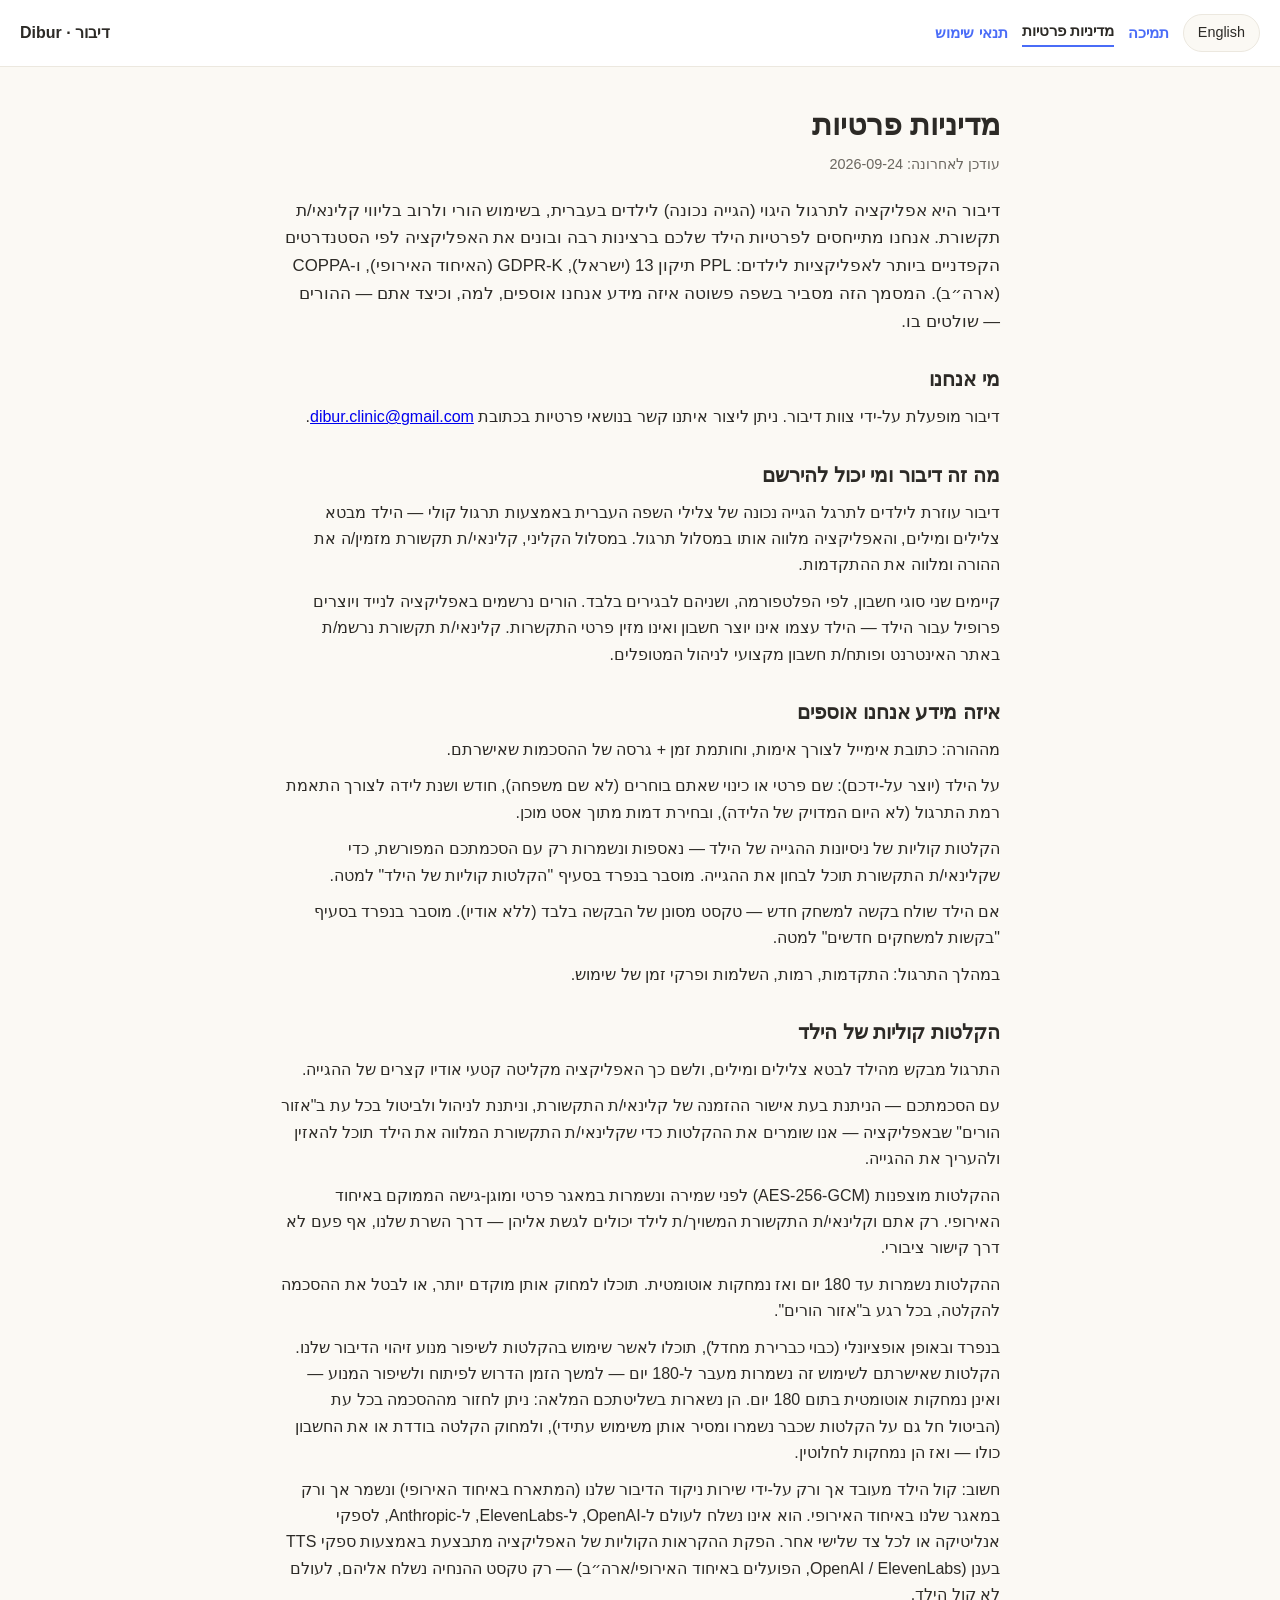
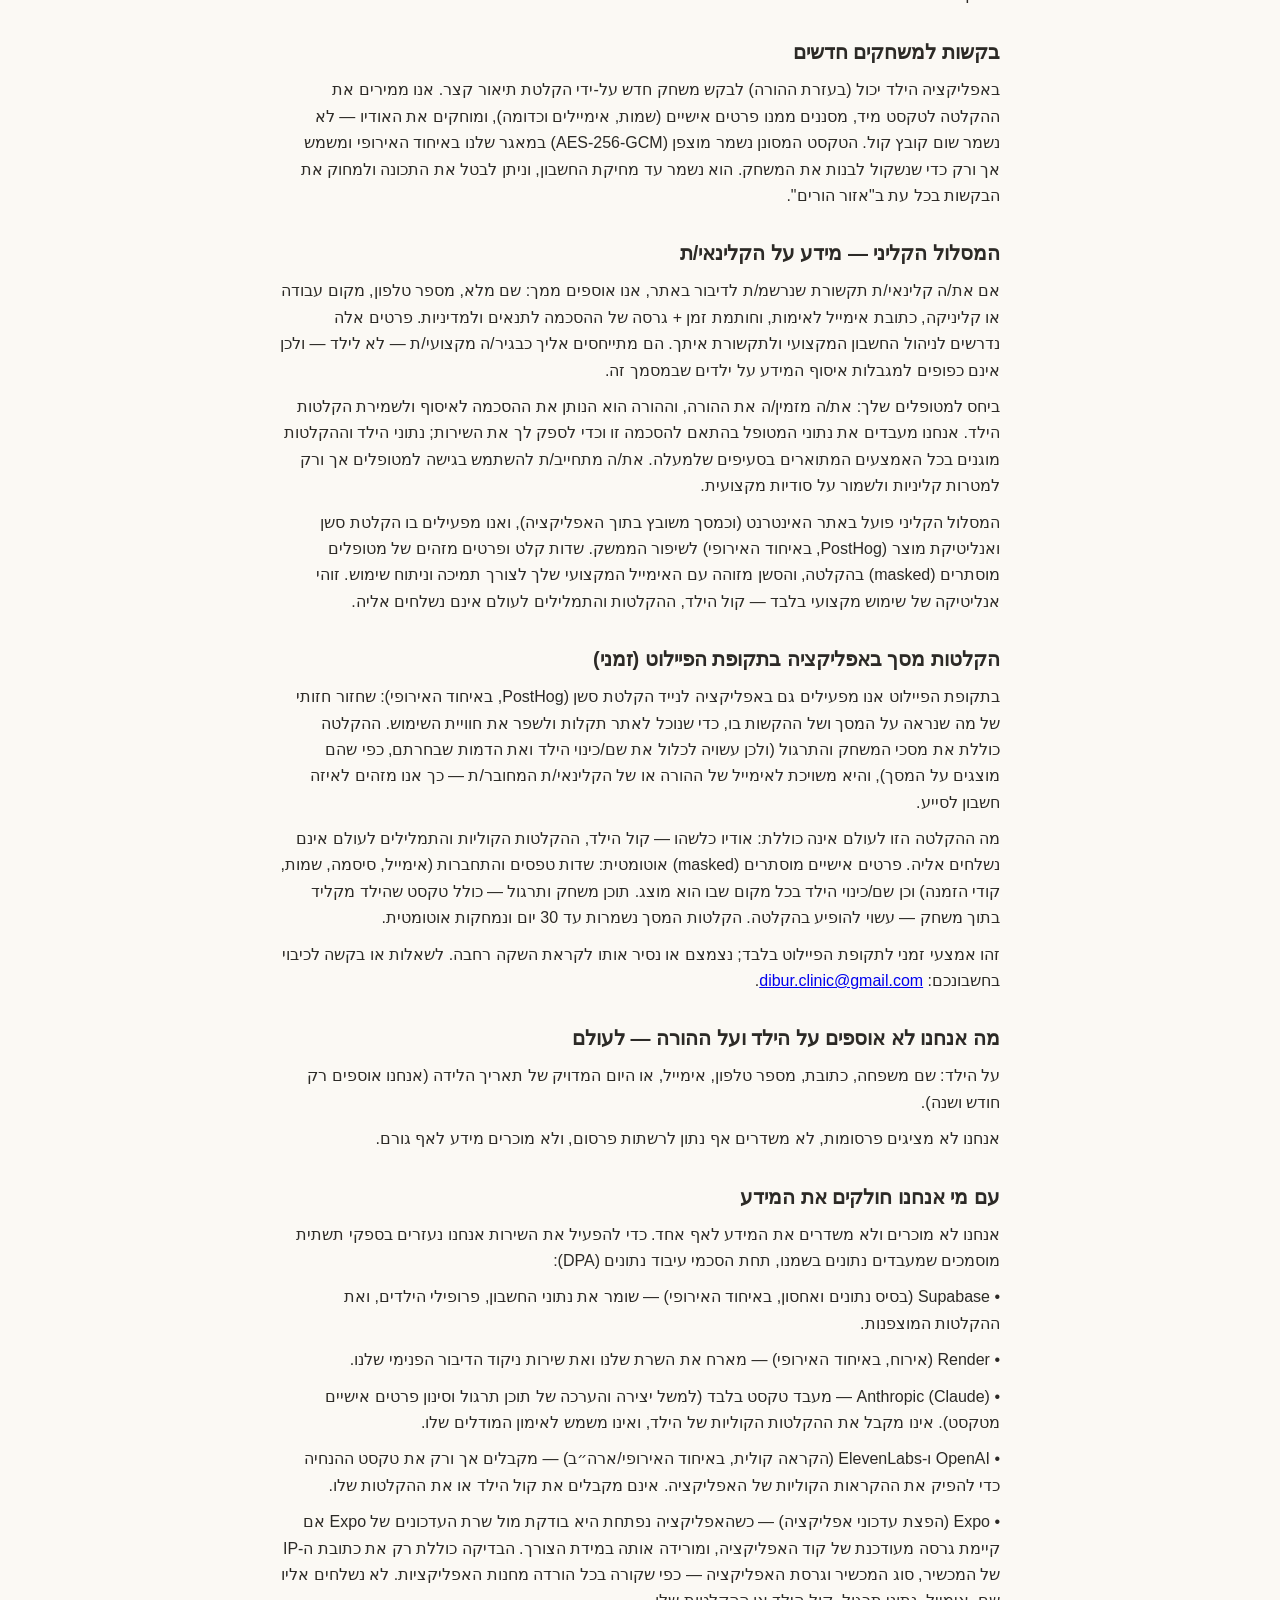
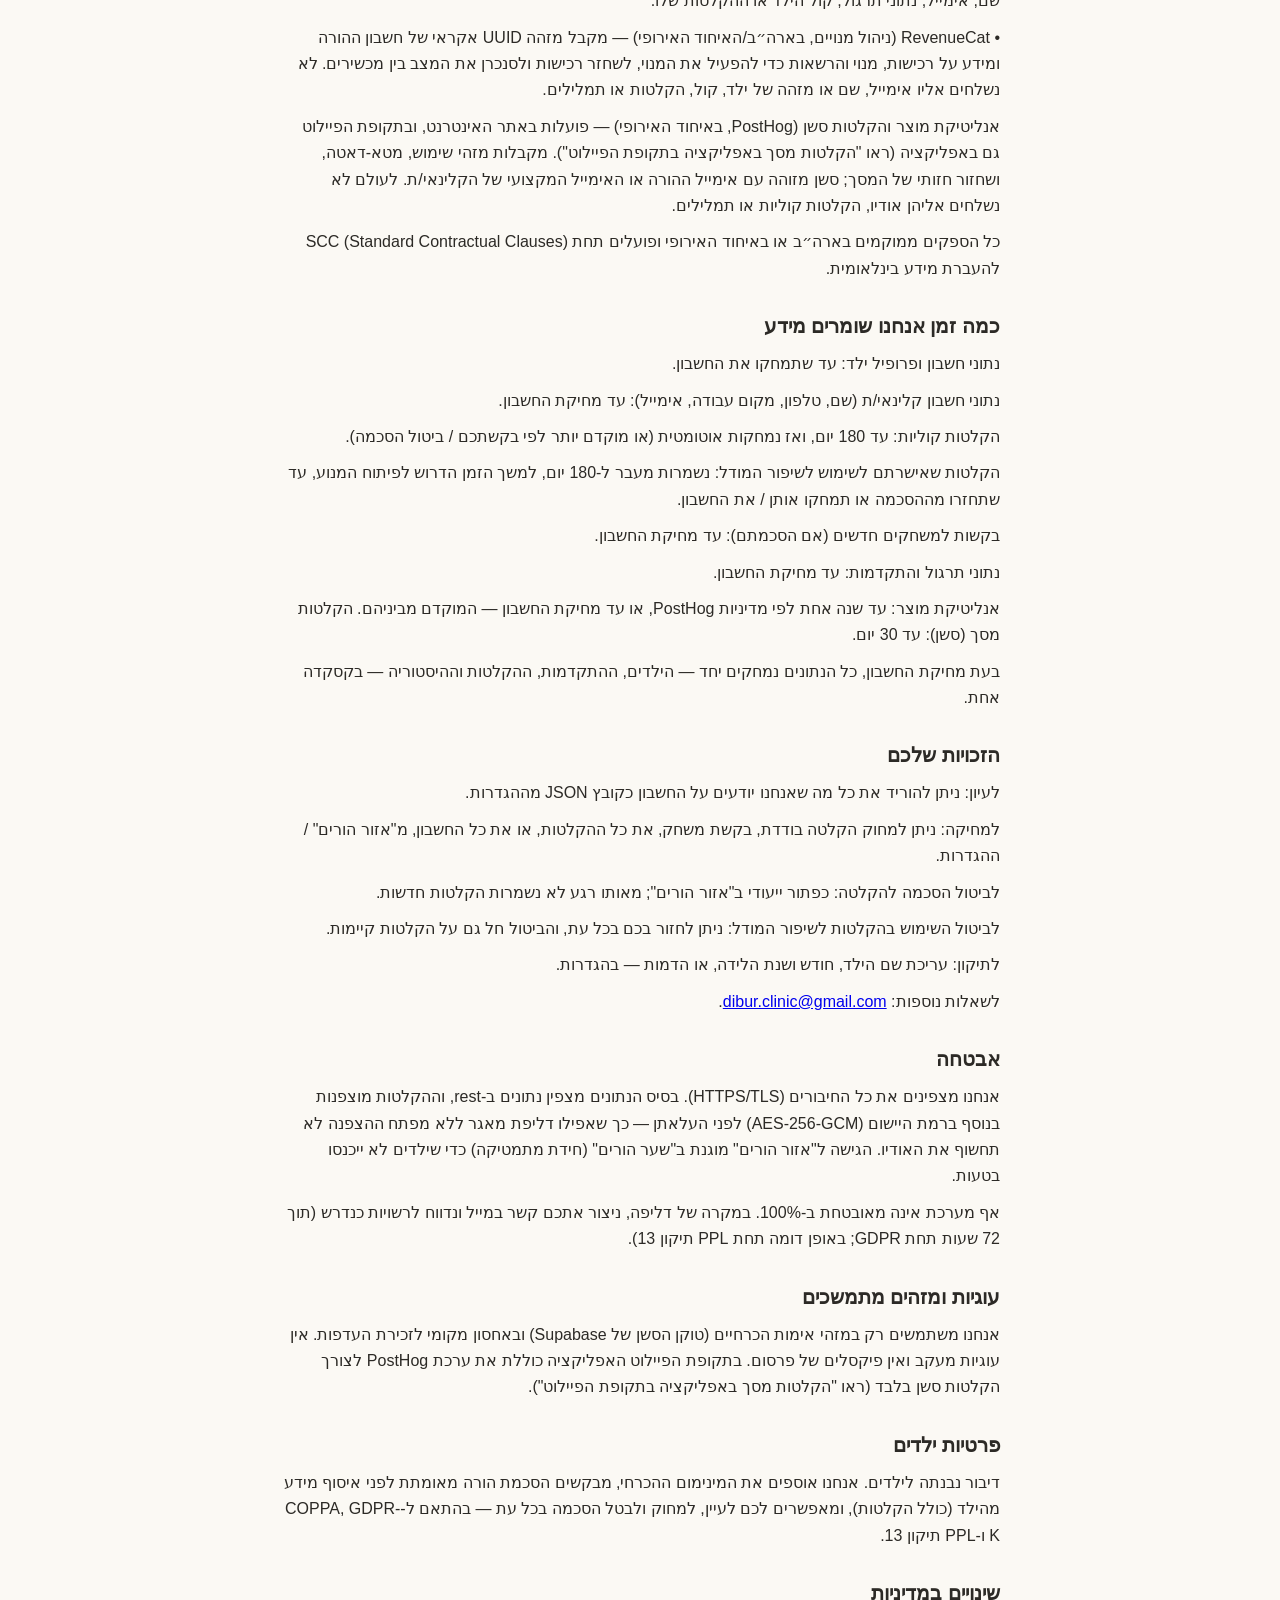
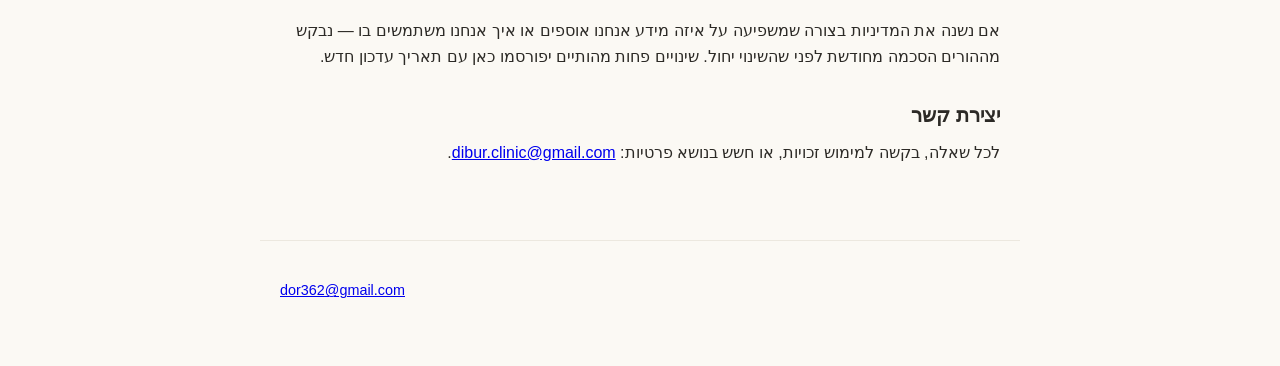
==== commit 8cfaf3bc: "chore: publish RevenueCat privacy disclosure" ====
--- a/privacy.html
+++ b/privacy.html
@@ -20,7 +20,7 @@
   <main>
     <article class="doc" data-lang="he" dir="rtl" lang="he">
       <h1>מדיניות פרטיות</h1>
-      <p class="updated">עודכן לאחרונה: 2026-09-01</p>
+      <p class="updated">עודכן לאחרונה: 2026-09-24</p>
       <p class="intro">דיבור היא אפליקציה לתרגול היגוי (הגייה נכונה) לילדים בעברית, בשימוש הורי ולרוב בליווי קלינאי/ת תקשורת. אנחנו מתייחסים לפרטיות הילד שלכם ברצינות רבה ובונים את האפליקציה לפי הסטנדרטים הקפדניים ביותר לאפליקציות לילדים: PPL תיקון 13 (ישראל), GDPR-K (האיחוד האירופי), ו-COPPA (ארה״ב). המסמך הזה מסביר בשפה פשוטה איזה מידע אנחנו אוספים, למה, וכיצד אתם — ההורים — שולטים בו.</p>
       <section>
         <h2>מי אנחנו</h2>
@@ -77,6 +77,7 @@
         <p>• Anthropic (Claude) — מעבד טקסט בלבד (למשל יצירה והערכה של תוכן תרגול וסינון פרטים אישיים מטקסט). אינו מקבל את ההקלטות הקוליות של הילד, ואינו משמש לאימון המודלים שלו.</p>
         <p>• OpenAI ו-ElevenLabs (הקראה קולית, באיחוד האירופי/ארה״ב) — מקבלים אך ורק את טקסט ההנחיה כדי להפיק את ההקראות הקוליות של האפליקציה. אינם מקבלים את קול הילד או את ההקלטות שלו.</p>
         <p>• Expo (הפצת עדכוני אפליקציה) — כשהאפליקציה נפתחת היא בודקת מול שרת העדכונים של Expo אם קיימת גרסה מעודכנת של קוד האפליקציה, ומורידה אותה במידת הצורך. הבדיקה כוללת רק את כתובת ה-IP של המכשיר, סוג המכשיר וגרסת האפליקציה — כפי שקורה בכל הורדה מחנות האפליקציות. לא נשלחים אליו שם, אימייל, נתוני תרגול, קול הילד או ההקלטות שלו.</p>
+        <p>• RevenueCat (ניהול מנויים, בארה״ב/האיחוד האירופי) — מקבל מזהה UUID אקראי של חשבון ההורה ומידע על רכישות, מנוי והרשאות כדי להפעיל את המנוי, לשחזר רכישות ולסנכרן את המצב בין מכשירים. לא נשלחים אליו אימייל, שם או מזהה של ילד, קול, הקלטות או תמלילים.</p>
         <p>אנליטיקת מוצר והקלטות סשן (PostHog, באיחוד האירופי) — פועלות באתר האינטרנט, ובתקופת הפיילוט גם באפליקציה (ראו "הקלטות מסך באפליקציה בתקופת הפיילוט"). מקבלות מזהי שימוש, מטא-דאטה, ושחזור חזותי של המסך; סשן מזוהה עם אימייל ההורה או האימייל המקצועי של הקלינאי/ת. לעולם לא נשלחים אליהן אודיו, הקלטות קוליות או תמלילים.</p>
         <p>כל הספקים ממוקמים בארה״ב או באיחוד האירופי ופועלים תחת SCC (Standard Contractual Clauses) להעברת מידע בינלאומית.</p>
       </section>
@@ -124,7 +125,7 @@
     </article>
     <article class="doc" data-lang="en" dir="ltr" lang="en">
       <h1>Privacy Policy</h1>
-      <p class="updated">Last updated: 2026-09-01</p>
+      <p class="updated">Last updated: 2026-09-24</p>
       <p class="intro">Dibur is a Hebrew articulation (pronunciation) practice app for children, used by parents and usually alongside a speech-language clinician. We take your child's privacy seriously and build the app to the strictest standards for children's apps: PPL Amendment 13 (Israel), GDPR-K (EU), and COPPA (US). This notice explains in plain language what we collect, why, and how you — the parent — control it.</p>
       <section>
         <h2>Who we are</h2>
@@ -181,6 +182,7 @@
         <p>• Anthropic (Claude) — processes text only (e.g. generating/evaluating practice content and scrubbing personal details from text). It never receives your child's voice recordings and is not used to train its models.</p>
         <p>• OpenAI and ElevenLabs (text-to-speech, EU/US) — receive only the prompt text in order to generate the app's spoken prompts. They never receive your child's voice or recordings.</p>
         <p>• Expo (app update delivery) — when the app launches it asks Expo's update server whether a newer version of the app's code is available, and downloads it if so. That check carries only the device's IP address, device type, and app version — the same as any download from an app store. It never receives names, emails, practice data, your child's voice, or recordings.</p>
+        <p>• RevenueCat (subscription management, US/EU) — receives a random opaque UUID for the parent account and purchase, subscription, and entitlement information to provide subscriptions, restore purchases, and synchronize access across devices. It does not receive the parent email, child names or IDs, voice, recordings, or transcripts.</p>
         <p>Product analytics and session recordings (PostHog, EU) — run on the website and, during the pilot, in the app as well (see "In-app screen recordings during the pilot"). They receive usage identifiers, metadata, and a visual reconstruction of the screen; a session is identified by the parent's email or the clinician's professional email. Audio, voice recordings, and transcripts are never sent to them.</p>
         <p>All providers are located in the US or EU and operate under Standard Contractual Clauses (SCC) for international data transfer.</p>
       </section>
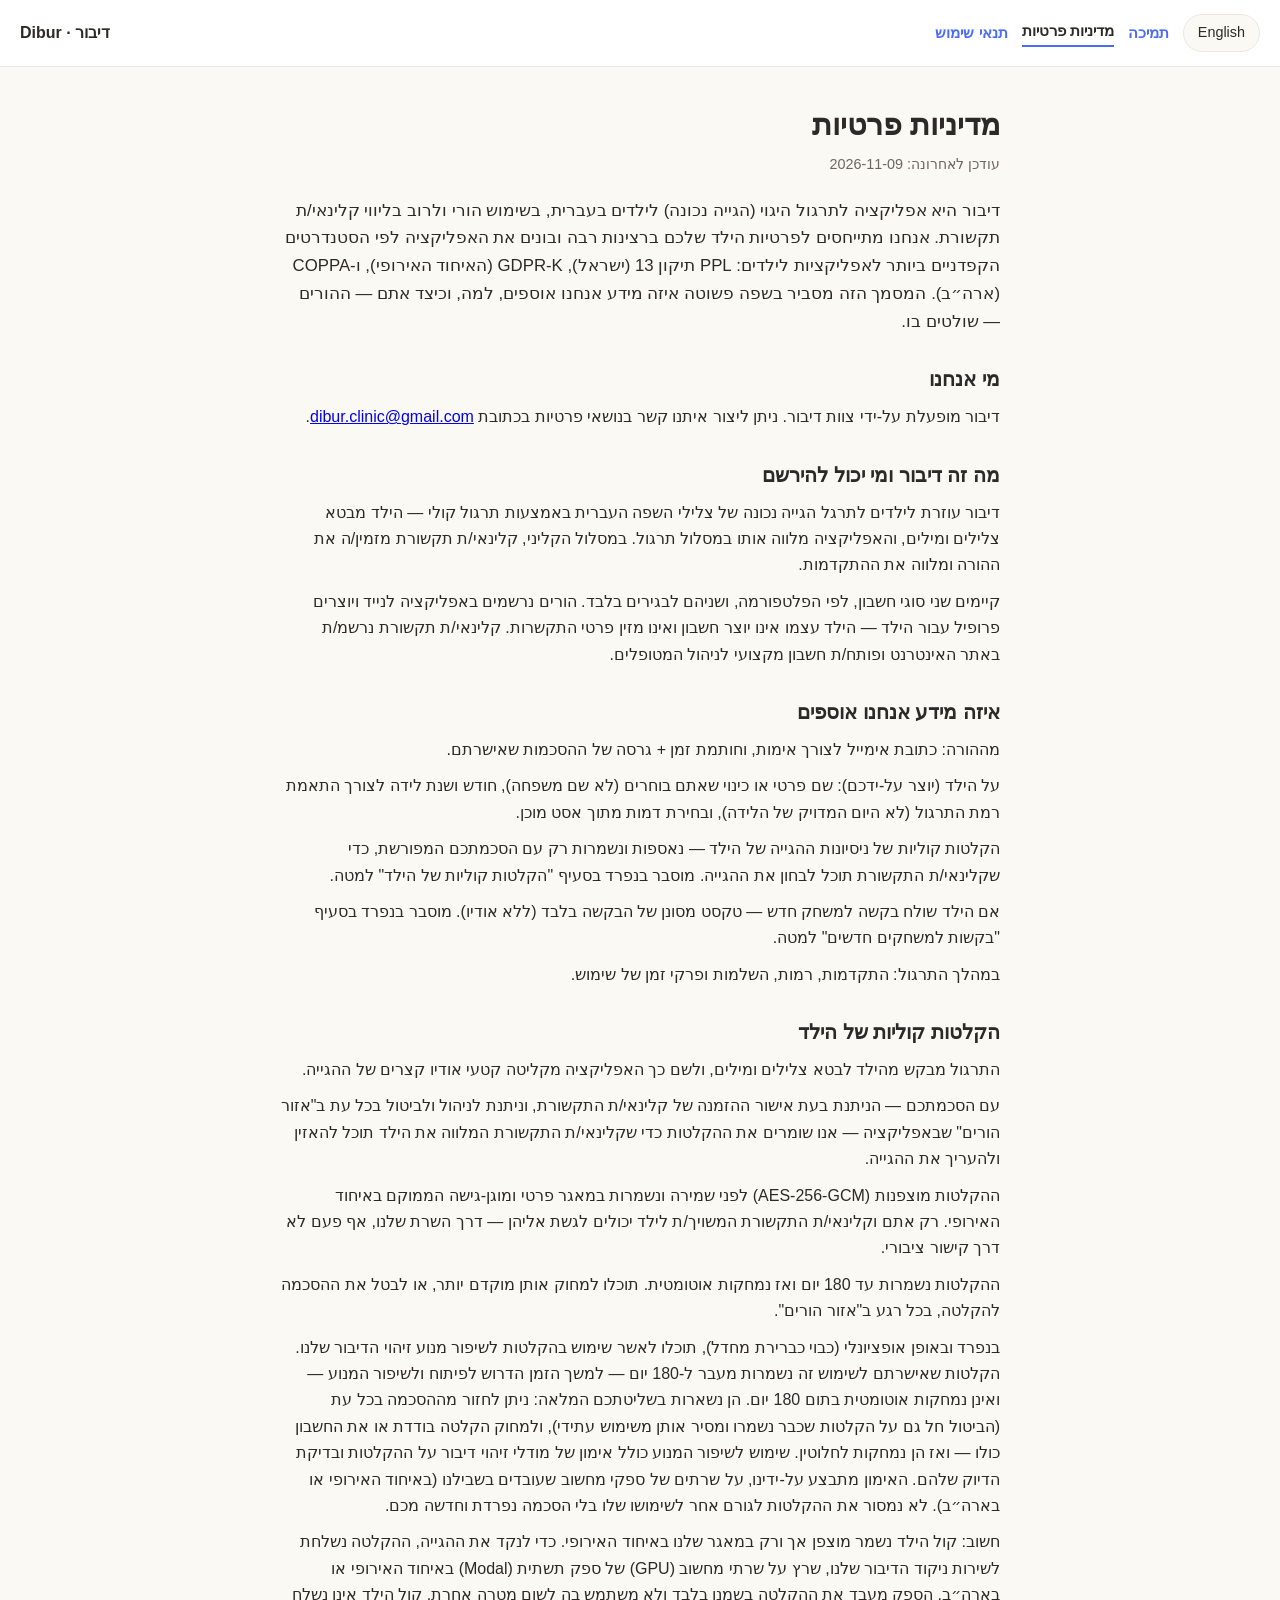
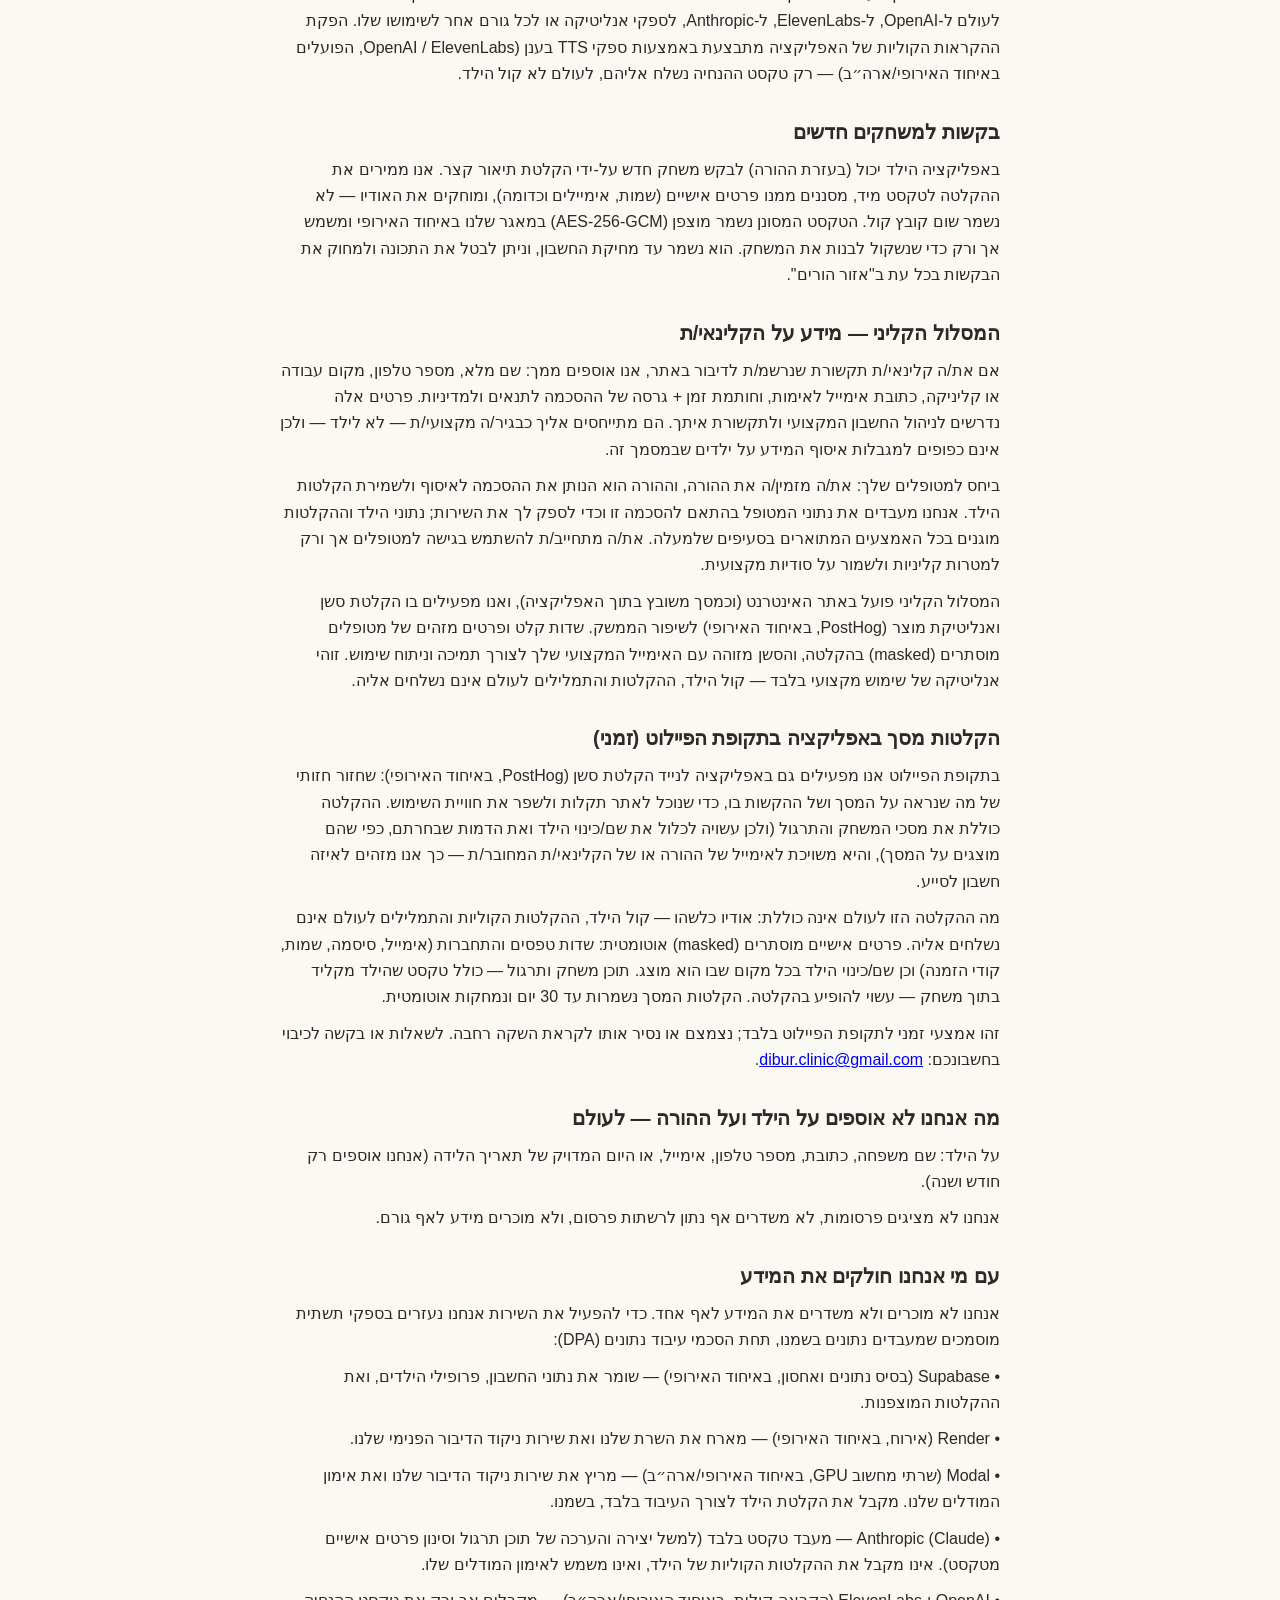
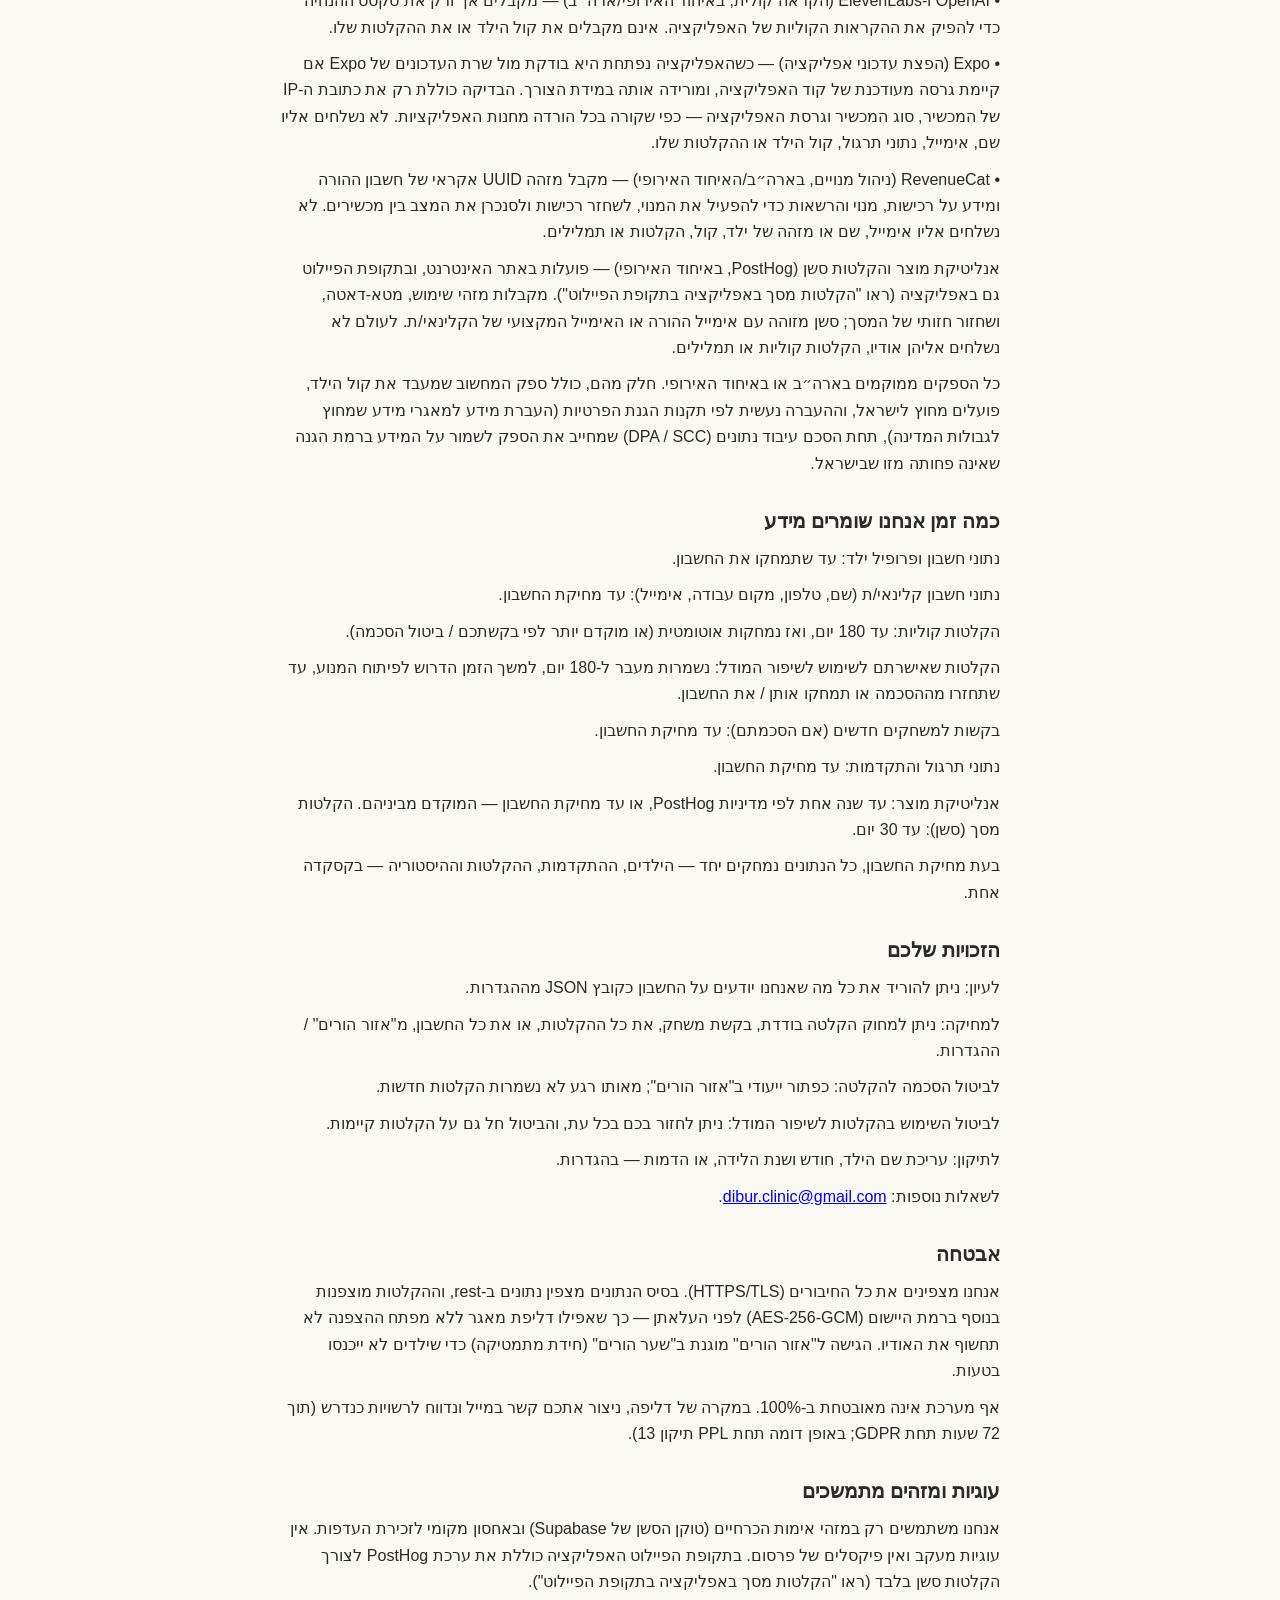
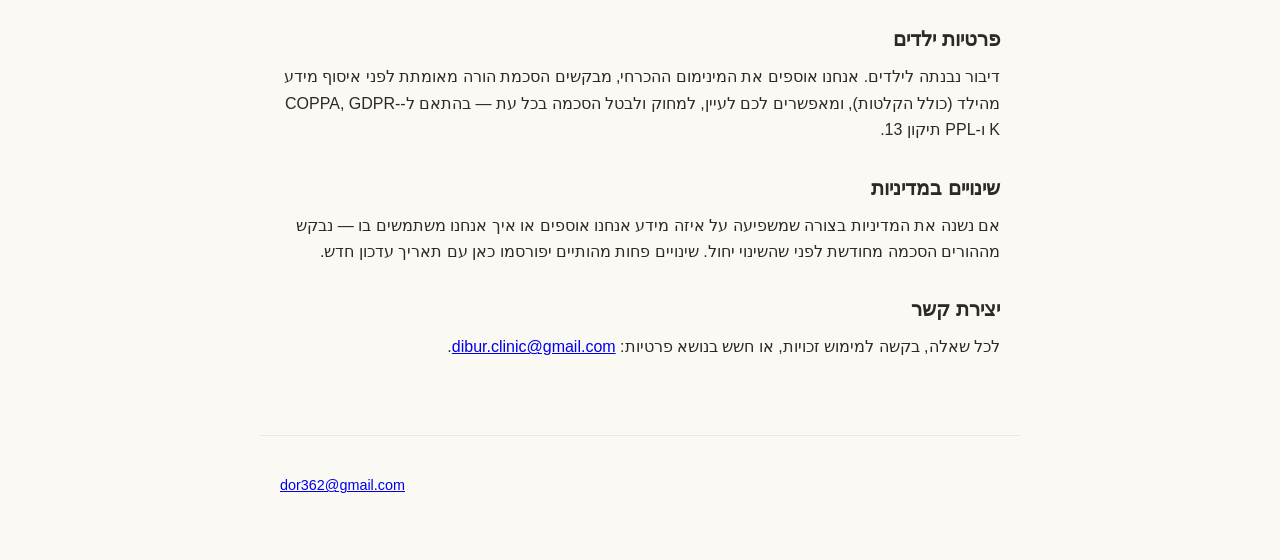
==== commit 1abed809: "chore: regenerate legal pages — Modal as processor, training scope, transfer abroad (2026-11-09) Gen" ====
--- a/privacy.html
+++ b/privacy.html
@@ -20,7 +20,7 @@
   <main>
     <article class="doc" data-lang="he" dir="rtl" lang="he">
       <h1>מדיניות פרטיות</h1>
-      <p class="updated">עודכן לאחרונה: 2026-09-24</p>
+      <p class="updated">עודכן לאחרונה: 2026-11-09</p>
       <p class="intro">דיבור היא אפליקציה לתרגול היגוי (הגייה נכונה) לילדים בעברית, בשימוש הורי ולרוב בליווי קלינאי/ת תקשורת. אנחנו מתייחסים לפרטיות הילד שלכם ברצינות רבה ובונים את האפליקציה לפי הסטנדרטים הקפדניים ביותר לאפליקציות לילדים: PPL תיקון 13 (ישראל), GDPR-K (האיחוד האירופי), ו-COPPA (ארה״ב). המסמך הזה מסביר בשפה פשוטה איזה מידע אנחנו אוספים, למה, וכיצד אתם — ההורים — שולטים בו.</p>
       <section>
         <h2>מי אנחנו</h2>
@@ -45,8 +45,8 @@
         <p>עם הסכמתכם — הניתנת בעת אישור ההזמנה של קלינאי/ת התקשורת, וניתנת לניהול ולביטול בכל עת ב"אזור הורים" שבאפליקציה — אנו שומרים את ההקלטות כדי שקלינאי/ת התקשורת המלווה את הילד תוכל להאזין ולהעריך את ההגייה.</p>
         <p>ההקלטות מוצפנות (AES-256-GCM) לפני שמירה ונשמרות במאגר פרטי ומוגן-גישה הממוקם באיחוד האירופי. רק אתם וקלינאי/ת התקשורת המשויך/ת לילד יכולים לגשת אליהן — דרך השרת שלנו, אף פעם לא דרך קישור ציבורי.</p>
         <p>ההקלטות נשמרות עד 180 יום ואז נמחקות אוטומטית. תוכלו למחוק אותן מוקדם יותר, או לבטל את ההסכמה להקלטה, בכל רגע ב"אזור הורים".</p>
-        <p>בנפרד ובאופן אופציונלי (כבוי כברירת מחדל), תוכלו לאשר שימוש בהקלטות לשיפור מנוע זיהוי הדיבור שלנו. הקלטות שאישרתם לשימוש זה נשמרות מעבר ל-180 יום — למשך הזמן הדרוש לפיתוח ולשיפור המנוע — ואינן נמחקות אוטומטית בתום 180 יום. הן נשארות בשליטתכם המלאה: ניתן לחזור מההסכמה בכל עת (הביטול חל גם על הקלטות שכבר נשמרו ומסיר אותן משימוש עתידי), ולמחוק הקלטה בודדת או את החשבון כולו — ואז הן נמחקות לחלוטין.</p>
-        <p>חשוב: קול הילד מעובד אך ורק על-ידי שירות ניקוד הדיבור שלנו (המתארח באיחוד האירופי) ונשמר אך ורק במאגר שלנו באיחוד האירופי. הוא אינו נשלח לעולם ל-OpenAI, ל-ElevenLabs, ל-Anthropic, לספקי אנליטיקה או לכל צד שלישי אחר. הפקת ההקראות הקוליות של האפליקציה מתבצעת באמצעות ספקי TTS בענן (OpenAI / ElevenLabs, הפועלים באיחוד האירופי/ארה״ב) — רק טקסט ההנחיה נשלח אליהם, לעולם לא קול הילד.</p>
+        <p>בנפרד ובאופן אופציונלי (כבוי כברירת מחדל), תוכלו לאשר שימוש בהקלטות לשיפור מנוע זיהוי הדיבור שלנו. הקלטות שאישרתם לשימוש זה נשמרות מעבר ל-180 יום — למשך הזמן הדרוש לפיתוח ולשיפור המנוע — ואינן נמחקות אוטומטית בתום 180 יום. הן נשארות בשליטתכם המלאה: ניתן לחזור מההסכמה בכל עת (הביטול חל גם על הקלטות שכבר נשמרו ומסיר אותן משימוש עתידי), ולמחוק הקלטה בודדת או את החשבון כולו — ואז הן נמחקות לחלוטין. שימוש לשיפור המנוע כולל אימון של מודלי זיהוי דיבור על ההקלטות ובדיקת הדיוק שלהם. האימון מתבצע על-ידינו, על שרתים של ספקי מחשוב שעובדים בשבילנו (באיחוד האירופי או בארה״ב). לא נמסור את ההקלטות לגורם אחר לשימושו שלו בלי הסכמה נפרדת וחדשה מכם.</p>
+        <p>חשוב: קול הילד נשמר מוצפן אך ורק במאגר שלנו באיחוד האירופי. כדי לנקד את ההגייה, ההקלטה נשלחת לשירות ניקוד הדיבור שלנו, שרץ על שרתי מחשוב (GPU) של ספק תשתית (Modal) באיחוד האירופי או בארה״ב. הספק מעבד את ההקלטה בשמנו בלבד ולא משתמש בה לשום מטרה אחרת. קול הילד אינו נשלח לעולם ל-OpenAI, ל-ElevenLabs, ל-Anthropic, לספקי אנליטיקה או לכל גורם אחר לשימושו שלו. הפקת ההקראות הקוליות של האפליקציה מתבצעת באמצעות ספקי TTS בענן (OpenAI / ElevenLabs, הפועלים באיחוד האירופי/ארה״ב) — רק טקסט ההנחיה נשלח אליהם, לעולם לא קול הילד.</p>
       </section>
       <section>
         <h2>בקשות למשחקים חדשים</h2>
@@ -74,12 +74,13 @@
         <p>אנחנו לא מוכרים ולא משדרים את המידע לאף אחד. כדי להפעיל את השירות אנחנו נעזרים בספקי תשתית מוסמכים שמעבדים נתונים בשמנו, תחת הסכמי עיבוד נתונים (DPA):</p>
         <p>• Supabase (בסיס נתונים ואחסון, באיחוד האירופי) — שומר את נתוני החשבון, פרופילי הילדים, ואת ההקלטות המוצפנות.</p>
         <p>• Render (אירוח, באיחוד האירופי) — מארח את השרת שלנו ואת שירות ניקוד הדיבור הפנימי שלנו.</p>
+        <p>• Modal (שרתי מחשוב GPU, באיחוד האירופי/ארה״ב) — מריץ את שירות ניקוד הדיבור שלנו ואת אימון המודלים שלנו. מקבל את הקלטת הילד לצורך העיבוד בלבד, בשמנו.</p>
         <p>• Anthropic (Claude) — מעבד טקסט בלבד (למשל יצירה והערכה של תוכן תרגול וסינון פרטים אישיים מטקסט). אינו מקבל את ההקלטות הקוליות של הילד, ואינו משמש לאימון המודלים שלו.</p>
         <p>• OpenAI ו-ElevenLabs (הקראה קולית, באיחוד האירופי/ארה״ב) — מקבלים אך ורק את טקסט ההנחיה כדי להפיק את ההקראות הקוליות של האפליקציה. אינם מקבלים את קול הילד או את ההקלטות שלו.</p>
         <p>• Expo (הפצת עדכוני אפליקציה) — כשהאפליקציה נפתחת היא בודקת מול שרת העדכונים של Expo אם קיימת גרסה מעודכנת של קוד האפליקציה, ומורידה אותה במידת הצורך. הבדיקה כוללת רק את כתובת ה-IP של המכשיר, סוג המכשיר וגרסת האפליקציה — כפי שקורה בכל הורדה מחנות האפליקציות. לא נשלחים אליו שם, אימייל, נתוני תרגול, קול הילד או ההקלטות שלו.</p>
         <p>• RevenueCat (ניהול מנויים, בארה״ב/האיחוד האירופי) — מקבל מזהה UUID אקראי של חשבון ההורה ומידע על רכישות, מנוי והרשאות כדי להפעיל את המנוי, לשחזר רכישות ולסנכרן את המצב בין מכשירים. לא נשלחים אליו אימייל, שם או מזהה של ילד, קול, הקלטות או תמלילים.</p>
         <p>אנליטיקת מוצר והקלטות סשן (PostHog, באיחוד האירופי) — פועלות באתר האינטרנט, ובתקופת הפיילוט גם באפליקציה (ראו "הקלטות מסך באפליקציה בתקופת הפיילוט"). מקבלות מזהי שימוש, מטא-דאטה, ושחזור חזותי של המסך; סשן מזוהה עם אימייל ההורה או האימייל המקצועי של הקלינאי/ת. לעולם לא נשלחים אליהן אודיו, הקלטות קוליות או תמלילים.</p>
-        <p>כל הספקים ממוקמים בארה״ב או באיחוד האירופי ופועלים תחת SCC (Standard Contractual Clauses) להעברת מידע בינלאומית.</p>
+        <p>כל הספקים ממוקמים בארה״ב או באיחוד האירופי. חלק מהם, כולל ספק המחשוב שמעבד את קול הילד, פועלים מחוץ לישראל, וההעברה נעשית לפי תקנות הגנת הפרטיות (העברת מידע למאגרי מידע שמחוץ לגבולות המדינה), תחת הסכם עיבוד נתונים (DPA / SCC) שמחייב את הספק לשמור על המידע ברמת הגנה שאינה פחותה מזו שבישראל.</p>
       </section>
       <section>
         <h2>כמה זמן אנחנו שומרים מידע</h2>
@@ -125,7 +126,7 @@
     </article>
     <article class="doc" data-lang="en" dir="ltr" lang="en">
       <h1>Privacy Policy</h1>
-      <p class="updated">Last updated: 2026-09-24</p>
+      <p class="updated">Last updated: 2026-11-09</p>
       <p class="intro">Dibur is a Hebrew articulation (pronunciation) practice app for children, used by parents and usually alongside a speech-language clinician. We take your child's privacy seriously and build the app to the strictest standards for children's apps: PPL Amendment 13 (Israel), GDPR-K (EU), and COPPA (US). This notice explains in plain language what we collect, why, and how you — the parent — control it.</p>
       <section>
         <h2>Who we are</h2>
@@ -150,8 +151,8 @@
         <p>With your consent — given when you accept the speech clinician's invitation, and manageable and revocable anytime in the in-app "Parent Area" — we store these recordings so the clinician supporting your child can listen and assess pronunciation.</p>
         <p>Recordings are encrypted (AES-256-GCM) before storage and held in a private, access-controlled database located in the EU. Only you and your child's assigned clinician can access them — via our server, never through a public link.</p>
         <p>Recordings are kept for up to 180 days, then automatically deleted. You can delete them sooner, or revoke recording consent, anytime in the Parent Area.</p>
-        <p>Separately and optionally (off by default), you may allow recordings to be used to improve our speech-recognition model. Recordings you allow for this purpose are kept beyond 180 days — for as long as needed to develop and improve the model — and are not auto-deleted at 180 days. They stay fully under your control: you can withdraw anytime (withdrawal also applies to recordings already stored and removes them from future use), and you can delete a single recording or your whole account, which erases them entirely.</p>
-        <p>Important: your child's voice is processed only by our own speech-scoring service (hosted in the EU) and stored only in our own EU database. It is never sent to OpenAI, ElevenLabs, Anthropic, analytics providers, or any other third party. The app's spoken prompts are generated by cloud TTS providers (OpenAI / ElevenLabs, operating in the EU/US) — only the prompt text is sent to them, never the child's voice.</p>
+        <p>Separately and optionally (off by default), you may allow recordings to be used to improve our speech-recognition model. Recordings you allow for this purpose are kept beyond 180 days — for as long as needed to develop and improve the model — and are not auto-deleted at 180 days. They stay fully under your control: you can withdraw anytime (withdrawal also applies to recordings already stored and removes them from future use), and you can delete a single recording or your whole account, which erases them entirely. Using recordings to improve the engine includes training speech-recognition models on them and testing their accuracy. Training is done by us, on servers of computing providers working for us (in the EU or the US). We will not give the recordings to anyone else for their own use without a new, separate consent from you.</p>
+        <p>Important: your child's voice is stored, encrypted, only in our own EU database. To score pronunciation, the recording is sent to our speech-scoring service, which runs on GPU servers of an infrastructure provider (Modal) in the EU or the US. The provider processes the recording only on our behalf and uses it for nothing else. Your child's voice is never sent to OpenAI, ElevenLabs, Anthropic, analytics providers, or anyone else for their own use. The app's spoken prompts are generated by cloud TTS providers (OpenAI / ElevenLabs, operating in the EU/US) — only the prompt text is sent to them, never the child's voice.</p>
       </section>
       <section>
         <h2>New-game requests</h2>
@@ -179,12 +180,13 @@
         <p>We do not sell or transmit your data to anyone. To run the service we use certified infrastructure providers that process data on our behalf under data-processing agreements (DPAs):</p>
         <p>• Supabase (database + storage, EU) — stores account data, kid profiles, and the encrypted recordings.</p>
         <p>• Render (hosting, EU) — hosts our server and our in-house speech-scoring service.</p>
+        <p>• Modal (GPU computing, EU/US) — runs our speech-scoring service and our model training. Receives the child's recording only to process it, on our behalf.</p>
         <p>• Anthropic (Claude) — processes text only (e.g. generating/evaluating practice content and scrubbing personal details from text). It never receives your child's voice recordings and is not used to train its models.</p>
         <p>• OpenAI and ElevenLabs (text-to-speech, EU/US) — receive only the prompt text in order to generate the app's spoken prompts. They never receive your child's voice or recordings.</p>
         <p>• Expo (app update delivery) — when the app launches it asks Expo's update server whether a newer version of the app's code is available, and downloads it if so. That check carries only the device's IP address, device type, and app version — the same as any download from an app store. It never receives names, emails, practice data, your child's voice, or recordings.</p>
         <p>• RevenueCat (subscription management, US/EU) — receives a random opaque UUID for the parent account and purchase, subscription, and entitlement information to provide subscriptions, restore purchases, and synchronize access across devices. It does not receive the parent email, child names or IDs, voice, recordings, or transcripts.</p>
         <p>Product analytics and session recordings (PostHog, EU) — run on the website and, during the pilot, in the app as well (see "In-app screen recordings during the pilot"). They receive usage identifiers, metadata, and a visual reconstruction of the screen; a session is identified by the parent's email or the clinician's professional email. Audio, voice recordings, and transcripts are never sent to them.</p>
-        <p>All providers are located in the US or EU and operate under Standard Contractual Clauses (SCC) for international data transfer.</p>
+        <p>All providers are located in the US or EU. Some, including the computing provider that processes the child's voice, operate outside Israel; these transfers follow Israel's Privacy Protection (Transfer of Data to Databases Abroad) Regulations, under a data processing agreement (DPA / SCC) that requires the provider to protect the data at a level no lower than Israeli law.</p>
       </section>
       <section>
         <h2>How long we keep data</h2>
